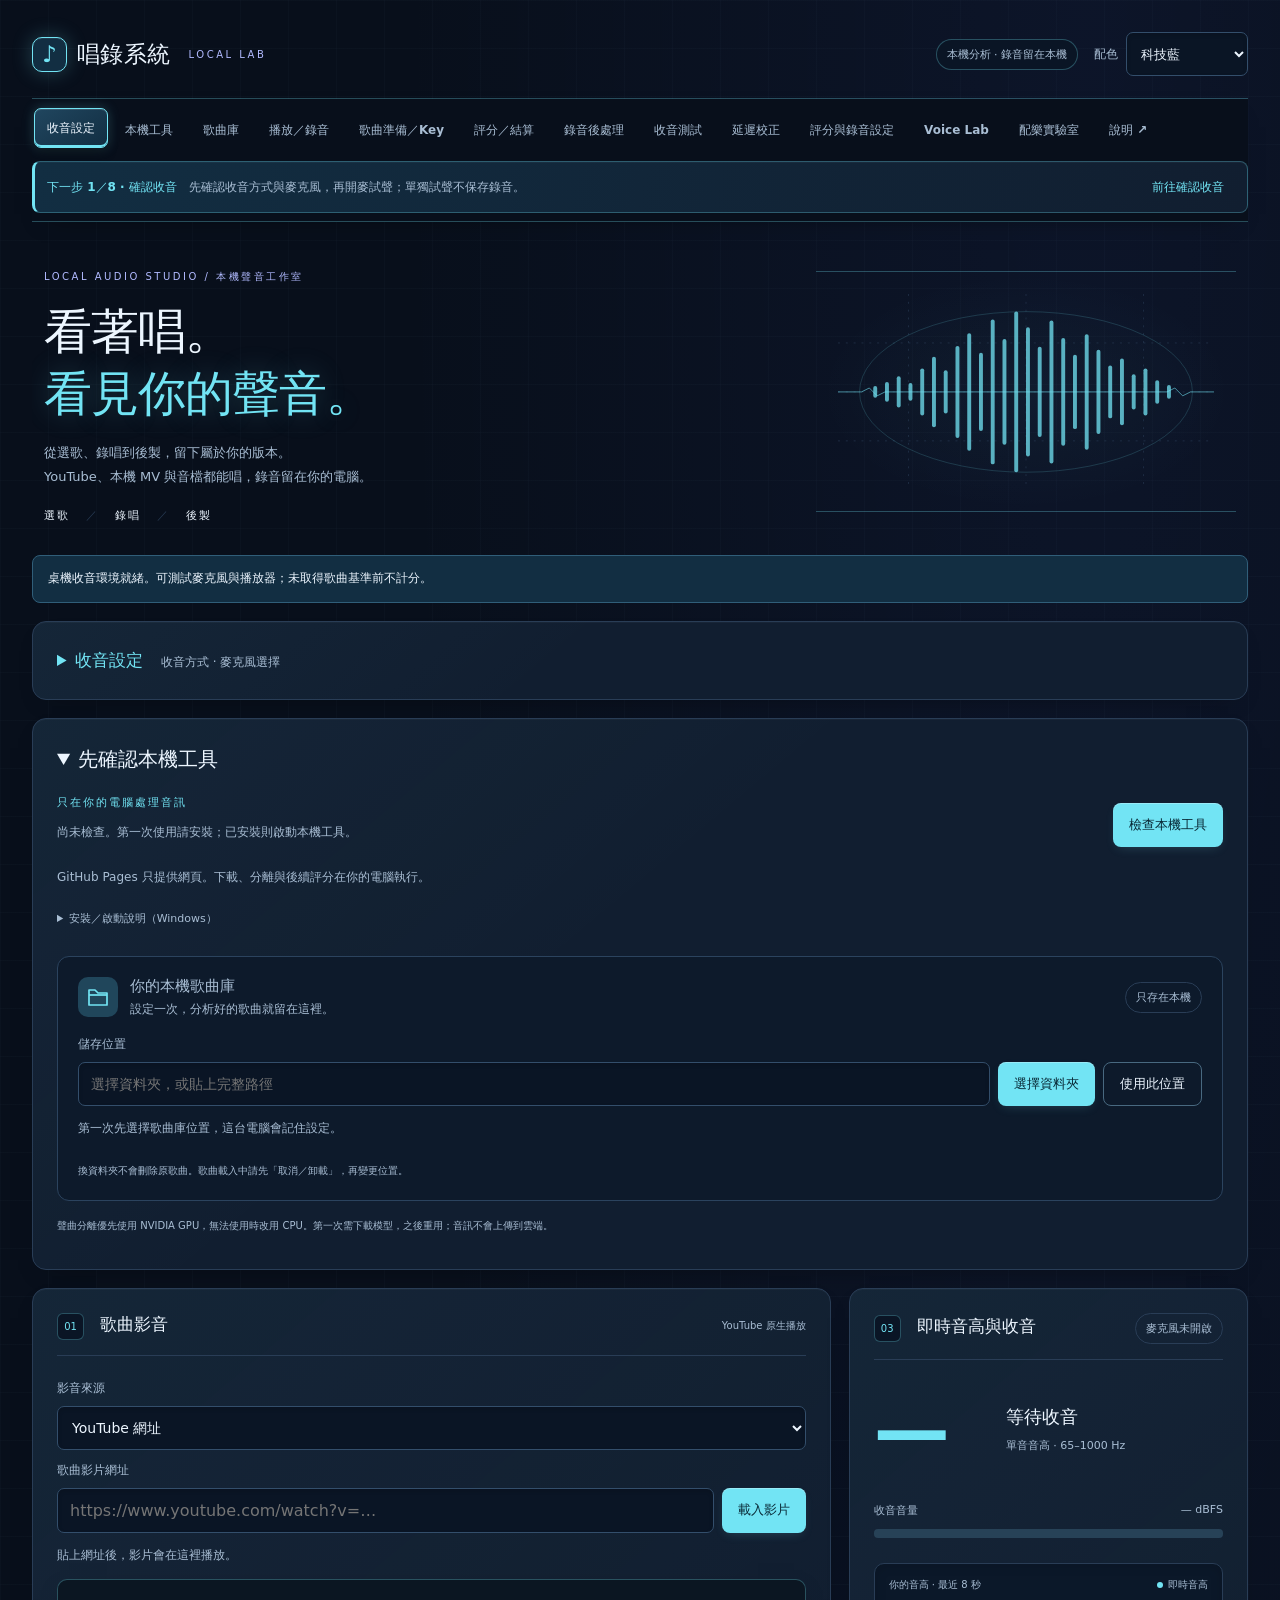
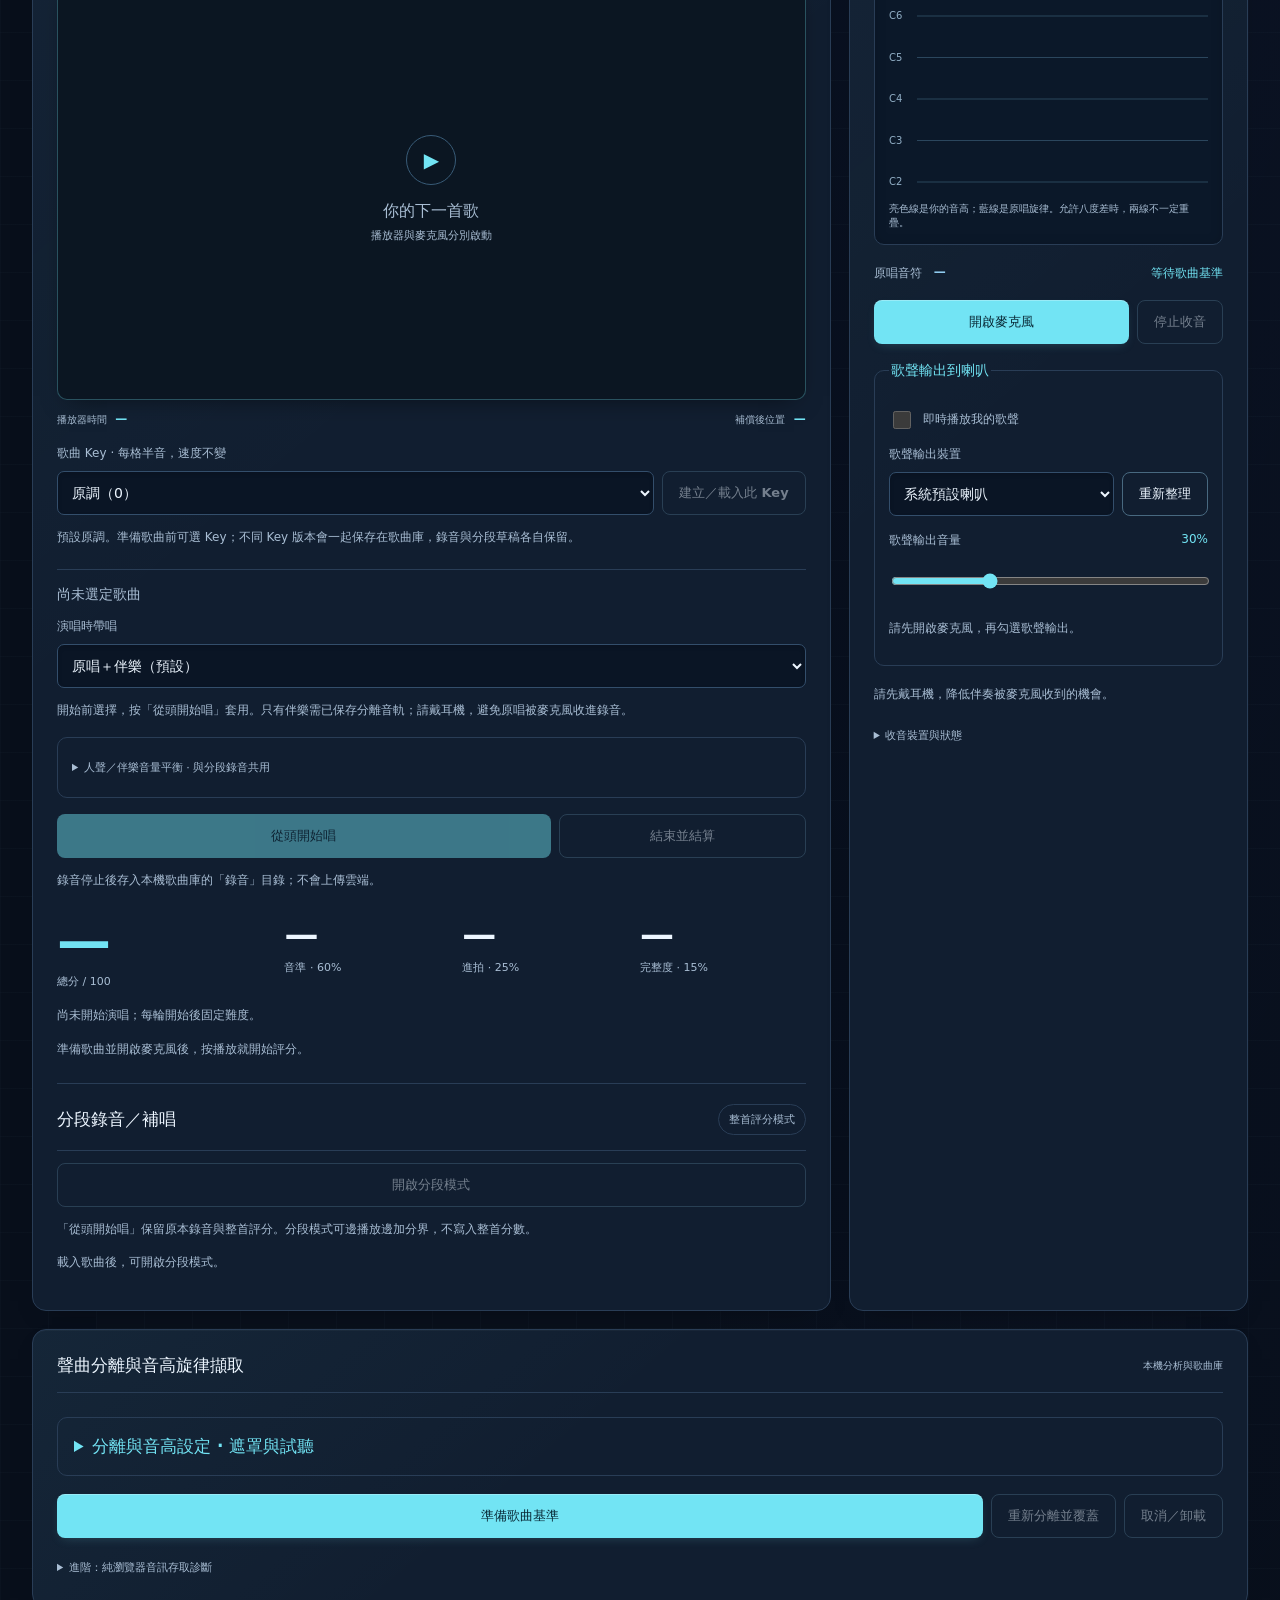
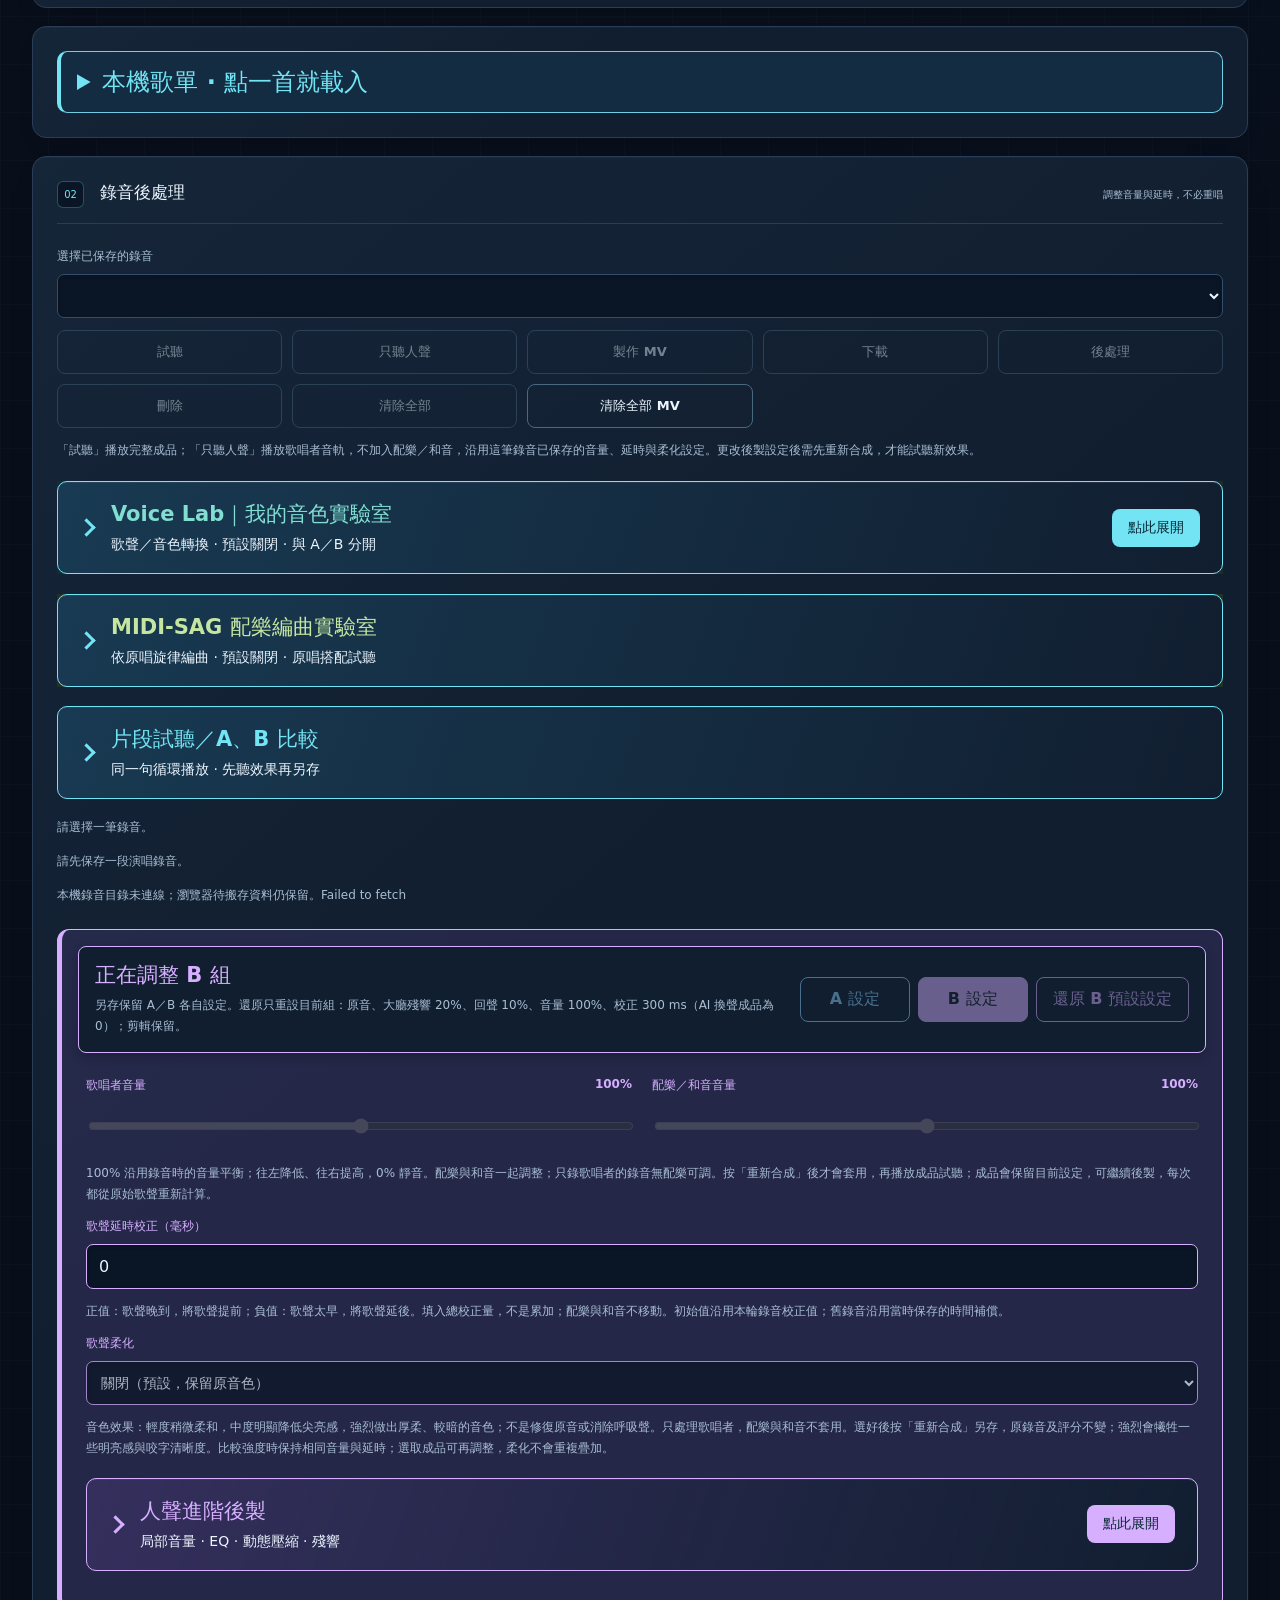
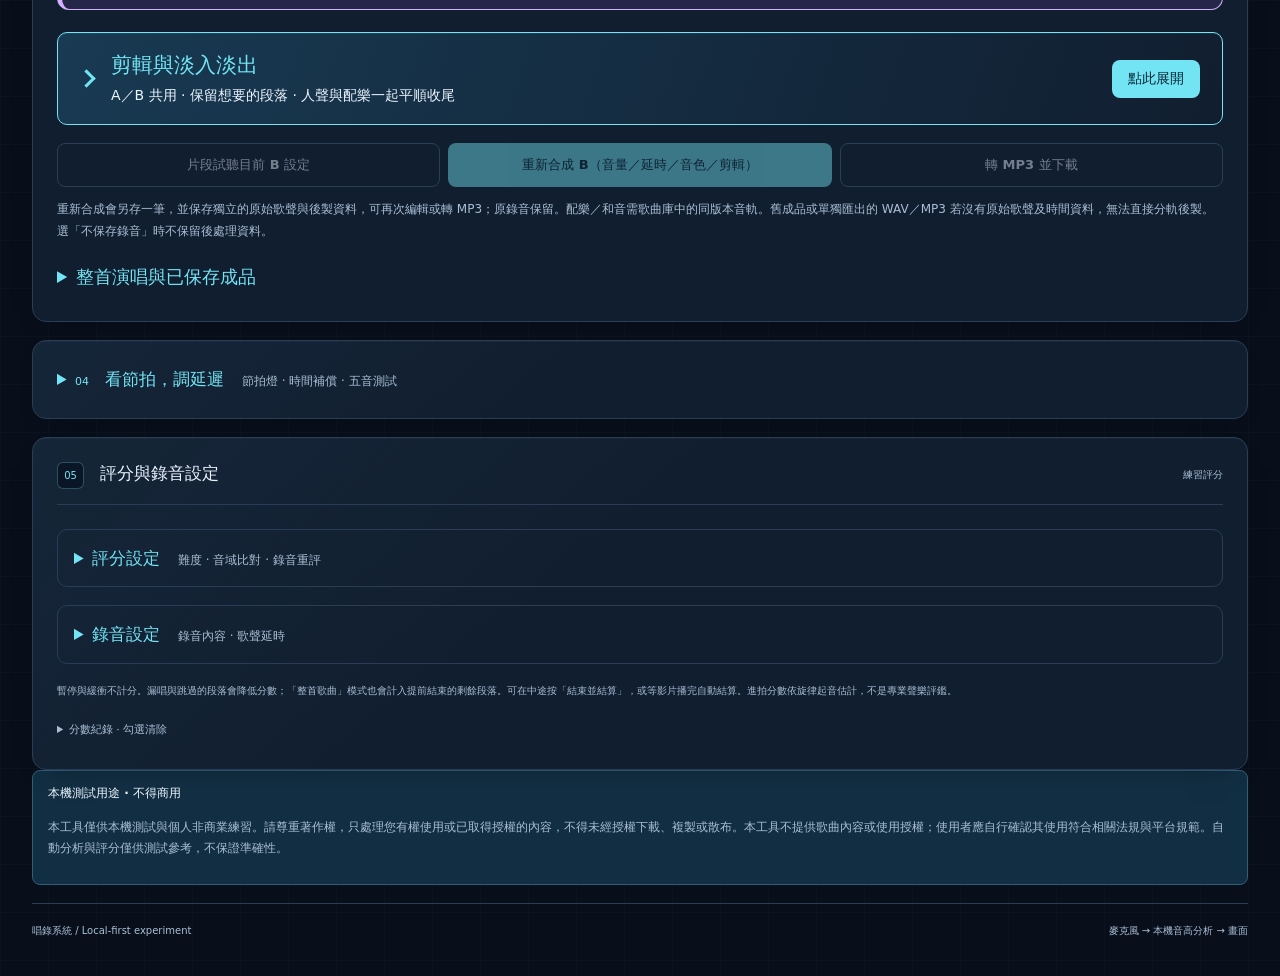
==== index.html @ c6d3cc1a "Adjust segment preview voice and backing levels during playback" ====
<!doctype html>
<html lang="zh-Hant">
<head>
  <meta charset="utf-8">
  <meta name="viewport" content="width=device-width, initial-scale=1, viewport-fit=cover">
  <meta name="theme-color" content="#0d1722">
  <title>唱錄系統 · 桌機本機實驗室</title>
  <link rel="stylesheet" href="style.css">
  <script type="module" src="theme.mjs"></script>
</head>
<body>
<main>
  <header><a href="./" class="brand"><span class="brand-icon">♪</span> 唱錄系統 <small>LOCAL LAB</small></a><div class="header-controls"><span class="pill">本機分析 · 錄音留在本機</span><label class="theme-picker" for="theme-select">配色<select id="theme-select"><option value="current">科技藍</option><option value="warm">暖色調</option></select></label></div></header>
  <nav class="section-nav" aria-label="頁面區段導覽">
    <div class="nav-links">
      <a href="#voice-settings">收音設定</a><a href="#local-section">本機工具</a><a href="#library-panel">歌曲庫</a><a href="#player-section">播放／錄音</a><a href="#prepare-section">歌曲準備／Key</a><a href="#score-section">評分／結算</a><a href="#recording-post">錄音後處理</a>
      <a href="#voice-section">收音測試</a><a href="#timing-section">延遲校正</a><a href="#recording-section">評分與錄音設定</a><a href="#voicelab-panel">Voice Lab</a><a href="#arrangement-panel">配樂實驗室</a><a href="manual.html" target="_blank" rel="noopener">說明 ↗</a>
    </div>
    <div class="nav-workflow" aria-label="錄唱下一步">
      <p id="workflow-message" role="status"><strong>1／8 確認收音</strong><span>先選收音方式與麥克風，再開麥試聲。</span></p>
      <a id="workflow-go" href="#voice-settings">前往收音設定</a>
      <button id="workflow-confirm" type="button" class="secondary" hidden>設定已確認</button>
    </div>
  </nav>
  <section class="intro studio-intro">
    <div class="intro-copy"><p class="eyebrow">LOCAL AUDIO STUDIO / 本機聲音工作室</p><h1>看著唱。<br><span>看見你的聲音。</span></h1><p>從選歌、錄唱到後製，留下屬於你的版本。<br>YouTube、本機 MV 與音檔都能唱，錄音留在你的電腦。</p><div class="studio-tags"><span>選歌</span><i aria-hidden="true">／</i><span>錄唱</span><i aria-hidden="true">／</i><span>後製</span></div></div>
    <div class="studio-art" aria-hidden="true"><svg viewBox="0 0 384 200" fill="none"><path class="signal-grid" d="M0 50H384M0 100H384M0 150H384M72 0V200M192 0V200M312 0V200"/><ellipse class="signal-orbit" cx="192" cy="100" rx="170" ry="82"/><g class="signal-bars"><rect x="36" y="94.0" width="4" height="12" rx="2"/><rect x="48" y="90.0" width="4" height="20" rx="2"/><rect x="60" y="84.0" width="4" height="32" rx="2"/><rect x="72" y="91.0" width="4" height="18" rx="2"/><rect x="84" y="76.0" width="4" height="48" rx="2"/><rect x="96" y="64.0" width="4" height="72" rx="2"/><rect x="108" y="78.0" width="4" height="44" rx="2"/><rect x="120" y="53.0" width="4" height="94" rx="2"/><rect x="132" y="40.0" width="4" height="120" rx="2"/><rect x="144" y="60.0" width="4" height="80" rx="2"/><rect x="156" y="26.0" width="4" height="148" rx="2"/><rect x="168" y="46.0" width="4" height="108" rx="2"/><rect x="180" y="18.0" width="4" height="164" rx="2"/><rect x="192" y="34.0" width="4" height="132" rx="2"/><rect x="204" y="54.0" width="4" height="92" rx="2"/><rect x="216" y="27.0" width="4" height="146" rx="2"/><rect x="228" y="45.0" width="4" height="110" rx="2"/><rect x="240" y="62.0" width="4" height="76" rx="2"/><rect x="252" y="41.0" width="4" height="118" rx="2"/><rect x="264" y="57.0" width="4" height="86" rx="2"/><rect x="276" y="73.0" width="4" height="54" rx="2"/><rect x="288" y="66.0" width="4" height="68" rx="2"/><rect x="300" y="82.0" width="4" height="36" rx="2"/><rect x="312" y="76.0" width="4" height="48" rx="2"/><rect x="324" y="88.0" width="4" height="24" rx="2"/><rect x="336" y="93.0" width="4" height="14" rx="2"/></g><path class="signal-line" d="M0 100H24L32 96L40 104L48 100H336L344 96L352 104L360 100H384"/></svg></div>
  </section>
  <div id="environment" class="notice" role="status"></div>
  <details id="voice-settings" tabindex="-1" class="card section-fold voice-settings">
    <summary>收音設定 <span class="fold-caption">收音方式 · 麥克風選擇</span></summary>
    <div class="fold-body">
      <label for="capture-mode">收音方式</label><select id="capture-mode"><option value="browser">瀏覽器收音（原有方式）</option><option value="native">本機相容收音（開麥後伴奏變小聲時使用）</option></select><p class="help">本機相容模式由這台電腦的 Python 收音，需要啟動本機工具並允許 Python 麥克風權限。聲音只送回本機瀏覽器；仍依下方錄音選項決定是否保存。切換收音方式後請重新測試延遲。</p>
      <label for="input-device">收音麥克風</label><select id="input-device"><option value="">系統預設麥克風</option></select><p class="help">第一次允許收音後可選裝置。建議先用有線耳機或 USB 麥克風測試。</p>
      <details id="recording-diagnostics-panel"><summary>錄音診斷 · 自動保存問題線索</summary>
        <label class="check-option"><input id="diagnostics-enabled" type="checkbox" checked> 錄音時自動診斷</label>
        <p class="help">開啟時，錄音前先確認本機工具可保存診斷；停止錄音後確認資料完整寫入。只在整首／分段錄音期間保存對照音訊，練唱與試聽不收集。診斷可能影響音訊時序，不代表斷音已修好。</p>
        <p id="diagnostics-status" class="status" role="status">診斷待命。</p>
        <p id="diagnostics-storage" class="help"></p>
        <div class="button-row"><button id="diagnostics-refresh" type="button" class="secondary">重新整理診斷狀態</button><button id="diagnostics-clear" type="button" class="secondary">清除所有診斷資料</button></div>
        <p class="help">只存本機，重新整理後仍保留。最多 2 GB；容量不足時停止診斷並提示，演唱錄音繼續。清除診斷不會刪除歌曲、錄音或後處理成品。</p>
      </details>
    </div>
  </details>
  <details id="local-section" tabindex="-1" class="card local-tools" aria-labelledby="local-heading" open>
    <summary><h2 id="local-heading">先確認本機工具</h2></summary>
    <div class="local-summary"><div><p class="eyebrow">只在你的電腦處理音訊</p><p id="local-status" class="help" role="status">尚未檢查。第一次使用請安裝；已安裝則啟動本機工具。</p></div><button id="local-check" type="button">檢查本機工具</button></div>
    <p id="local-detail" class="help">GitHub Pages 只提供網頁。下載、分離與後續評分在你的電腦執行。</p>
    <details id="install-guide"><summary>安裝／啟動說明（Windows）</summary>
      <ol class="install-steps">
        <li><a href="https://github.com/nilson0606/sign_record/archive/refs/heads/main.zip" target="_blank" rel="noopener noreferrer">下載本機工具包</a>，解壓縮到固定資料夾。第一次需先備妥 <a href="https://www.python.org/downloads/release/python-31210/" target="_blank" rel="noopener noreferrer">Python 3.12</a>、<a href="https://nodejs.org/en/download" target="_blank" rel="noopener noreferrer">Node.js 22 以上</a> 與 <a href="https://ffmpeg.org/download.html" target="_blank" rel="noopener noreferrer">FFmpeg</a>。</li>
        <li>在該資料夾開啟 PowerShell，第一次執行：<code>powershell -NoProfile -ExecutionPolicy Bypass -File .\setup-local.ps1</code>工具與模型會安裝在本機，不會上傳你的音訊。</li>
        <li>每次重開機後啟動：<code>powershell -NoProfile -ExecutionPolicy Bypass -File .\start-local.ps1</code>回到此頁點「檢查本機工具」。如果瀏覽器詢問本機網路存取，請允許。</li>
      </ol>
      <p class="help">重開機不會移除安裝。只有關閉本機工具、重開機後未啟動，或連線權限被拒絕時，需要重新連線。Windows 重設／重灌後可能需要重建。</p>
    </details>
    <section class="library-location" aria-labelledby="library-location-heading">
      <div class="library-location-heading"><span class="folder-icon" aria-hidden="true"><svg width="24" height="24" viewBox="0 0 24 24" fill="none" stroke="currentColor" stroke-width="1.7" stroke-linejoin="round"><path d="M3 7V5h6l3 3h9v12H3V7Z"/><path d="M3 10h18"/></svg></span><div><h3 id="library-location-heading">你的本機歌曲庫</h3><p>設定一次，分析好的歌曲就留在這裡。</p></div><span class="pill">只存在本機</span></div>
      <label for="library-path">儲存位置</label>
      <div class="library-path-row"><input id="library-path" type="text" placeholder="選擇資料夾，或貼上完整路徑" autocomplete="off" spellcheck="false"><button id="library-choose" type="button">選擇資料夾</button><button id="library-use-path" type="button" class="secondary">使用此位置</button></div>
      <div class="library-location-feedback"><p id="library-location-status" class="status" role="status">第一次先選擇歌曲庫位置，這台電腦會記住設定。</p><button id="library-cancel-pick" type="button" class="secondary" hidden>取消資料夾選擇</button></div>
      <p class="footnote">換資料夾不會刪除原歌曲。歌曲載入中請先「取消／卸載」，再變更位置。</p>
    </section>
    <p class="footnote">聲曲分離優先使用 NVIDIA GPU，無法使用時改用 CPU。第一次需下載模型，之後重用；音訊不會上傳到雲端。</p>
  </details>
  <div class="layout">
    <section id="player-section" tabindex="-1" class="card source-card">
      <div class="section-top"><h2><span class="step">01</span> 歌曲影音</h2><span id="source-description" class="subtle">YouTube 原生播放</span></div>
      <label for="source-kind">影音來源</label><select id="source-kind"><option value="youtube">YouTube 網址</option><option value="local">本機 MV</option><option value="audio">本機音檔（MP3／WAV）</option></select>
      <form id="song-form"><label for="url">歌曲影片網址</label><div class="input-row"><input id="url" type="url" placeholder="https://www.youtube.com/watch?v=…" required autocomplete="off"><button type="submit">載入影片</button></div></form>
      <div id="local-media-controls" hidden>
        <label for="local-media-file">選擇本機 MV</label><input id="local-media-file" type="file" accept=".mp4,.m4v,.mov,.mkv,.webm"><input id="local-media-id" type="hidden">
        <p id="local-media-help" class="help">MP4／MOV／MKV／WebM，最多 2 GB、15 分鐘。影片副本保存在歌曲庫的 .local-mv 資料夾，原檔保留，不上傳雲端；必要時自動轉為 MP4。</p>
        <label for="local-media-saved">已匯入的 MV</label><select id="local-media-saved"><option value="">選擇已匯入的 MV</option></select>
        <div class="button-row"><button id="local-media-load" type="button">載入 MV</button><button id="local-media-refresh" type="button" class="secondary">重新整理</button><button id="local-media-cancel" type="button" class="secondary" hidden>取消匯入</button></div>
        <p id="local-media-status" class="status" role="status">選擇檔案後，可用相同流程準備基準、評分、分段、錄音、升降 Key 與 Voice Lab。</p>
      </div>
      <p id="player-status" class="status" role="status">貼上網址後，影片會在這裡播放。</p>
      <div class="video-shell"><div id="video-placeholder"><span>▶</span><p>你的下一首歌</p><small>播放器與麥克風分別啟動</small></div><div id="player"></div><video id="local-video" controls playsinline preload="metadata" crossorigin="anonymous" hidden></video><div id="local-audio-panel" hidden><div class="local-audio-art" aria-hidden="true"><svg viewBox="0 0 384 200" fill="none"><path class="signal-grid" d="M0 50H384M0 100H384M0 150H384M72 0V200M192 0V200M312 0V200"/><ellipse class="signal-orbit" cx="192" cy="100" rx="170" ry="82"/><g class="signal-bars"><rect x="36" y="94.0" width="4" height="12" rx="2"/><rect x="48" y="90.0" width="4" height="20" rx="2"/><rect x="60" y="84.0" width="4" height="32" rx="2"/><rect x="72" y="91.0" width="4" height="18" rx="2"/><rect x="84" y="76.0" width="4" height="48" rx="2"/><rect x="96" y="64.0" width="4" height="72" rx="2"/><rect x="108" y="78.0" width="4" height="44" rx="2"/><rect x="120" y="53.0" width="4" height="94" rx="2"/><rect x="132" y="40.0" width="4" height="120" rx="2"/><rect x="144" y="60.0" width="4" height="80" rx="2"/><rect x="156" y="26.0" width="4" height="148" rx="2"/><rect x="168" y="46.0" width="4" height="108" rx="2"/><rect x="180" y="18.0" width="4" height="164" rx="2"/><rect x="192" y="34.0" width="4" height="132" rx="2"/><rect x="204" y="54.0" width="4" height="92" rx="2"/><rect x="216" y="27.0" width="4" height="146" rx="2"/><rect x="228" y="45.0" width="4" height="110" rx="2"/><rect x="240" y="62.0" width="4" height="76" rx="2"/><rect x="252" y="41.0" width="4" height="118" rx="2"/><rect x="264" y="57.0" width="4" height="86" rx="2"/><rect x="276" y="73.0" width="4" height="54" rx="2"/><rect x="288" y="66.0" width="4" height="68" rx="2"/><rect x="300" y="82.0" width="4" height="36" rx="2"/><rect x="312" y="76.0" width="4" height="48" rx="2"/><rect x="324" y="88.0" width="4" height="24" rx="2"/><rect x="336" y="93.0" width="4" height="14" rx="2"/></g><path class="signal-line" d="M0 100H24L32 96L40 104L48 100H336L344 96L352 104L360 100H384"/></svg></div><p class="eyebrow">LOCAL AUDIO / 本機音檔</p><h3 id="local-audio-title"></h3><p class="help">預設聲波畫面 · 可整首演唱或分段錄製</p><audio id="local-audio" controls preload="metadata" crossorigin="anonymous" aria-label="本機音檔播放器"></audio></div></div>
      <div class="clock-row"><span>播放器時間 <b id="player-time">—</b></span><span>補償後位置 <b id="aligned-time">—</b></span></div>
      <div class="song-key-control">
        <label for="song-key">歌曲 Key · 每格半音，速度不變</label>
        <div class="input-row"><select id="song-key"><option value="-12">降 12 Key</option><option value="-11">降 11 Key</option><option value="-10">降 10 Key</option><option value="-9">降 9 Key</option><option value="-8">降 8 Key</option><option value="-7">降 7 Key</option><option value="-6">降 6 Key</option><option value="-5">降 5 Key</option><option value="-4">降 4 Key</option><option value="-3">降 3 Key</option><option value="-2">降 2 Key</option><option value="-1">降 1 Key</option><option value="0" selected>原調（0）</option><option value="1">升 1 Key</option><option value="2">升 2 Key</option><option value="3">升 3 Key</option><option value="4">升 4 Key</option><option value="5">升 5 Key</option><option value="6">升 6 Key</option><option value="7">升 7 Key</option><option value="8">升 8 Key</option><option value="9">升 9 Key</option><option value="10">升 10 Key</option><option value="11">升 11 Key</option><option value="12">升 12 Key</option></select><button id="song-key-apply" type="button" class="secondary" disabled>建立／載入此 Key</button></div>
        <p id="song-key-status" class="help" role="status">預設原調。準備歌曲前可選 Key；不同 Key 版本會一起保存在歌曲庫，錄音與分段草稿各自保留。</p>
      </div>
      <div id="segment-player-tools" hidden>
        <div id="segment-transport" class="button-row" role="group" aria-label="影片播放與分段"><button id="segment-play" type="button" class="secondary">播放／暫停影片</button><button id="segment-split" type="button">在此分段</button><button id="segment-undo" type="button" class="secondary">復原分界</button></div>
      </div>
      <section id="score-section" class="player-session" tabindex="-1" aria-label="演唱控制與分數">
    <p id="result-title" class="score-title">尚未選定歌曲</p>
    <div class="whole-guide-control"><label for="sing-guide-mode">演唱時帶唱</label><select id="sing-guide-mode"><option value="original" selected>原唱＋伴樂（預設）</option><option value="backing">只有伴樂／和音</option></select><p class="help">開始前選擇，按「從頭開始唱」套用。只有伴樂需已保存分離音軌；請戴耳機，避免原唱被麥克風收進錄音。</p></div>
    <details id="recording-balance" class="whole-guide-control"><summary>人聲／伴樂音量平衡 · 與分段錄音共用</summary>
      <label class="check-option"><input id="recording-manual" type="checkbox">手動設定比例＋自動微調</label>
      <p id="recording-balance-help" class="help">未勾選：自動平衡歌唱者與配樂／和音。勾選後使用你設定的音量，系統只做小幅修正。</p>
      <div class="recording-levels"><div><label for="recording-voice-level">歌唱者音量 <output id="recording-voice-value">70%</output></label><input id="recording-voice-level" type="range" min="0" max="200" value="70" disabled></div><div><label for="recording-backing-level">配樂／和音音量 <output id="recording-backing-value">30%</output></label><input id="recording-backing-level" type="range" min="0" max="200" value="30" disabled></div></div>
      <p id="recording-balance-status" class="help" role="status">自動平衡 · 平滑調整音量，低音量或未偵測到穩定歌聲時不自動增強麥克風。只影響錄音，不影響評分；每輪開始前設定。</p>
    </details>
    <div class="button-row score-actions"><button id="sing-start" disabled type="button">從頭開始唱</button><button id="finish-song" disabled type="button" class="secondary">結束並結算</button></div>
    <p id="recording-status" class="status" role="status">錄音停止後存入本機歌曲庫的「錄音」目錄；不會上傳雲端。</p>
    <div id="recording-rescue" hidden></div>
    <section id="recording-review" hidden aria-labelledby="recording-review-heading">
      <h3 id="recording-review-heading">整首錄音 · 待確認</h3>
      <p class="help">只顯示目前載入歌曲版本與 Key 的待確認錄音；切回其他歌曲即可查看該曲錄音。錄音已自動保留，重新整理後仍在。先試聽，滿意再加入錄音後處理；不滿意可刪除此版。</p>
      <label for="recording-review-take">待確認版本</label><select id="recording-review-take"></select>
      <label for="recording-review-mode">試聽內容</label><select id="recording-review-mode"><option value="mix" selected>人聲＋伴樂／和音</option><option value="voice">純人聲</option></select>
      <p class="help">純人聲直接播放這一版錄到的人聲原檔；加入伴樂時才套用混音比例與歌聲校正。</p>
      <div class="button-row"><button id="recording-review-listen" type="button" class="secondary">試聽這一版</button><button id="recording-review-save" type="button">存到錄音後處理</button><button id="recording-review-delete" type="button" class="secondary">刪除此版</button></div>
      <div class="button-row"><button id="recording-review-delete-song" type="button" class="secondary">刪除這首全部待確認錄音</button></div>
      <p class="help">依上方選取的歌曲與 Key 清除；分段錄音與已存到錄音後處理的成品保留。</p>
      <audio id="recording-review-audio" controls hidden aria-label="待確認整首錄音試聽"></audio>
    </section>
    <p id="recording-review-status" class="status recording-action-result" role="status" hidden></p>
    <div class="score-grid"><div class="total"><strong id="total-score">—</strong><span>總分 / 100</span></div><div><strong id="pitch-score">—</strong><span>音準 · 60%</span></div><div><strong id="rhythm-score">—</strong><span>進拍 · 25%</span></div><div><strong id="coverage-score">—</strong><span>完整度 · 15%</span></div></div>
    <p id="take-difficulty" class="help" aria-live="polite">尚未開始演唱；每輪開始後固定難度。</p>
    <p id="score-status" class="status" role="status">準備歌曲並開啟麥克風後，按播放就開始評分。</p>
      </section>
      <section id="segment-section" class="segment-section" aria-labelledby="segment-heading">
        <div class="section-top"><h3 id="segment-heading">分段錄音／補唱</h3><span id="segment-mode-label" class="badge">整首評分模式</span></div>
        <div class="button-row"><button id="segment-open" type="button" class="secondary" disabled>開啟分段模式</button><button id="segment-whole" type="button" class="secondary" hidden>回整首評分</button></div>
        <p class="help">「從頭開始唱」保留原本錄音與整首評分。分段模式可邊播放邊加分界，不寫入整首分數。</p>
        <div id="segment-tools" hidden>
          <p id="segment-song" class="preview-source"></p>
          <div class="button-row"><button id="segment-merge-all" type="button" class="secondary">合併為一段</button></div>
          <p class="help">復原保留最近 40 次調整；沒有更早紀錄時，繼續按會從最後一道分界往前移除，直到剩一整段。原始錄音保留；合併不同演唱版本後需重新挑選。</p>
          <label for="segment-seek">歌曲位置 <output id="segment-position">00:00.000</output></label><input id="segment-seek" type="range" min="0" max="1" step="0.01" value="0">
          <div id="segment-timeline" class="segment-timeline" aria-label="歌曲段落與可拖曳分界"></div>
          <label for="segment-part">要錄製或補唱的段落</label><select id="segment-part"></select>
          <details id="segment-boundary-panel"><summary>調整分界時間／段落名稱</summary>
          <div class="segment-fields"><label>段落名稱<input id="segment-name" maxlength="80" type="text"></label><label>分界微調<select id="segment-boundary"></select></label></div>
          <div class="segment-fields"><label>分界時間（mm:ss.sss）<input id="segment-boundary-time" type="text" inputmode="decimal" value="00:00.000"></label><label>調整步距<select id="segment-step"><option value="0.1">0.1 秒</option><option value="1">1 秒</option></select></label></div>
          <div class="button-row"><button id="segment-earlier" type="button" class="secondary">提前</button><button id="segment-later" type="button" class="secondary">延後</button><button id="segment-boundary-play" type="button" class="secondary">試聽分界 ±3 秒</button><button id="segment-merge" type="button" class="secondary">移除分界</button></div>
          <p class="help">拖曳時間軸的分界線或輸入精確時間；相鄰兩段會一起更新。更改分界不會裁掉原始錄音。</p>
          </details>
          <details id="segment-record-settings"><summary>起唱與尾音設定 · 預設提前 5 秒／尾音 2 秒</summary>
          <div class="segment-fields"><label>提前播放（秒，0～60）<input id="segment-preroll" type="number" min="0" max="60" step="1" value="5" required></label><label>尾音餘量<select id="segment-tail"><option value="1">1 秒</option><option value="2" selected>2 秒</option><option value="3">3 秒</option></select></label></div>
          <p class="help">可輸入較長的準備秒數；若段落前不足指定時間，就從歌曲開頭播放。</p>
          </details>
          <label for="segment-guide-mode">錄音時帶唱</label><select id="segment-guide-mode"><option value="original" selected>原唱＋伴樂（預設）</option><option value="backing">只有伴樂／和音</option></select>
          <div class="button-row"><button id="segment-loop" type="button" class="secondary" aria-pressed="false">循環練唱本段</button><button id="segment-record" type="button">錄這一段</button><button id="segment-stop" type="button" class="secondary" disabled>停止／保存本段</button></div>
        </div>
        <p id="segment-status" class="status" role="status">載入歌曲後，可開啟分段模式。</p>
      </section>
    </section>
    <aside id="segment-side" class="card segment-section" aria-labelledby="segment-side-heading" hidden>
          <div class="section-top"><h2 id="segment-side-heading">挑選版本與試合</h2><span class="badge">分段成品</span></div>
          <p id="segment-selected-summary" class="preview-source" aria-live="polite"></p>
          <details id="segment-balance-panel"><summary>人聲／伴樂音量平衡 · 與從頭開始唱共用</summary>
          <label class="check-option"><input id="segment-manual" type="checkbox">手動設定比例＋自動微調</label>
          <p id="segment-balance-help" class="help"></p>
          <div class="recording-levels"><div><label for="segment-voice-level">歌唱者音量 <output id="segment-voice-value">70%</output></label><input id="segment-voice-level" type="range" min="0" max="200" value="70" disabled></div><div><label for="segment-backing-level">配樂／和音音量 <output id="segment-backing-value">30%</output></label><input id="segment-backing-level" type="range" min="0" max="200" value="30" disabled></div></div>
          <p class="help">單段混音試聽與完整試合都可邊聽邊調音量，播放不中斷。滿意後按「存到錄音後處理」，會套用最新音量，不必重錄。純人聲原檔試聽不套用音量調整。</p>
          </details>
          <details id="segment-versions-panel" open><summary>挑選本段演唱版本</summary>
          <div class="button-row"><button id="segment-refresh" type="button" class="secondary">重新讀取錄音版本</button><button id="segment-save" type="button" class="secondary">保存草稿</button></div>
          <label for="segment-take">本段採用的演唱版本</label><select id="segment-take"></select>
          <p id="segment-take-count" class="help" aria-live="polite">只列出本段錄音，可重錄多次，沒有三次上限。</p>
          <label for="segment-take-mode-selected">試聽內容</label><select id="segment-take-mode-selected"><option value="mix" selected>人聲＋伴樂／和音</option><option value="voice">純人聲</option></select>
          <p class="help">純人聲直接播放這一版錄到的人聲原檔；加入伴樂時才套用混音比例與歌聲校正。</p>
          <div class="button-row"><button id="segment-listen-selected" type="button" class="secondary" disabled>試聽選用版本</button><button id="segment-delete-selected" type="button" class="secondary" disabled>刪除此版錄音</button></div>
          <p id="segment-take-info" class="help"></p>
          <audio id="segment-take-audio" controls hidden aria-label="本段錄音試聽"></audio>
          </details>
          <p id="segment-coverage" class="help"></p>
          <details id="segment-output-panel" open><summary>試合完整一版／滿意後保存 · 預設人聲＋伴樂，300 ms</summary>
          <p class="help">依每個段落目前選用的錄音版本試合；換選版本後，請重新試合。</p>
          <div class="segment-fields"><label>試合內容<select id="segment-output"><option value="mix" selected>人聲＋伴樂／和音</option><option value="voice">純人聲</option></select></label><label>歌聲校正（ms）<input id="segment-delay" type="number" min="-2000" max="2000" step="10" value="300"></label></div>
          <details id="segment-original-panel"><summary>原唱加入區間 <span id="segment-original-count">（未設定）</span></summary>
          <p class="help">用歌曲時間設定多個區間，每段可選一起唱或只用原唱。區間外保留你的錄音，伴奏照常；僅套用「人聲＋伴樂／和音」的完整試合，純人聲仍保留你的收音。</p>
          <div id="segment-original-ranges" class="original-vocal-ranges"></div>
          <div class="segment-fields"><label>開始（分:秒）<input id="segment-original-start" type="text" value="00:00.000" placeholder="00:20.000"></label><label>結束（分:秒）<input id="segment-original-end" type="text" value="00:05.000" placeholder="00:30.000"></label></div>
          <label>區間人聲<select id="segment-original-mode"><option value="duet">原唱＋我的錄音</option><option value="original">只用原唱</option></select></label>
          <div class="button-row"><button id="segment-original-current" type="button" class="secondary">填入目前段落時間</button><button id="segment-original-add" type="button">新增原唱區間</button></div>
          <p id="segment-original-help" class="help">設定隨本歌曲草稿保存；調整後請重新試合。</p>
          </details>
          <label class="check-option"><input id="segment-allow-gaps" type="checkbox">允許未錄範圍保留靜音</label>
          <div class="button-row"><button id="segment-compose" type="button">試合完整一版</button><button id="segment-join" type="button" class="secondary">試合並聽本段接合</button></div>
          <audio id="segment-audio" controls hidden preload="metadata"></audio>
          <div class="button-row"><button id="segment-export" type="button" class="secondary" disabled>存到錄音後處理</button><button id="segment-download" type="button" class="secondary" disabled>下載試合 WAV</button></div>
          <p class="help">單段錄音保存在分段區，試合只供暫存試聽，兩者都不加入錄音後處理。滿意後按「存到錄音後處理」，才保存完整成品供後製及 A/B。試合可加伴樂，校正預設 300 ms；原始分段錄音保留。</p>
          <div class="segment-clear"><button id="segment-delete-song-takes" type="button" class="secondary" disabled>清除此歌曲的所有分段錄音</button><p id="segment-clear-result" class="status recording-action-result" role="status" hidden></p><p class="help">只刪除目前歌曲的各段錄音版本。段落分界、其他歌曲、整首錄音與錄音後處理中的已存成品都保留。</p></div>
          </details>
    </aside>
    <section id="voice-section" tabindex="-1" class="card voice-card">
      <div class="section-top"><h2><span class="step">03</span> 即時音高與收音</h2><span id="mic-badge" class="badge">麥克風未開啟</span></div>
      <div class="pitch-value"><span id="note">—</span><div><strong id="frequency">等待收音</strong><small id="cents">單音音高 · 65–1000 Hz</small></div></div>
      <div class="level-label"><span>收音音量</span><span id="level-text">— dBFS</span></div><meter id="level" min="0" max="1" value="0" aria-label="麥克風音量"></meter>
      <div class="graph"><div class="graph-heading"><span>你的音高 · 最近 8 秒</span><span class="legend"><i></i> 即時音高</span></div><canvas id="pitch-chart" aria-label="最近八秒的麥克風音高曲線"></canvas><p>亮色線是你的音高；藍線是原唱旋律。允許八度差時，兩線不一定重疊。</p></div>
      <div class="target-line">原唱音符 <strong id="target-note">—</strong><span id="live-feedback">等待歌曲基準</span></div>
      <div class="button-row"><button id="mic-start" type="button">開啟麥克風</button><button id="mic-stop" class="secondary" type="button" disabled>停止收音</button></div>
      <fieldset id="voice-output"><legend>歌聲輸出到喇叭</legend>
        <label class="check-option"><input id="voice-output-enabled" type="checkbox" disabled>即時播放我的歌聲</label>
        <label for="voice-output-device">歌聲輸出裝置</label>
        <div class="input-row"><select id="voice-output-device"><option value="">系統預設喇叭</option></select><button id="voice-output-refresh" type="button" class="secondary">重新整理</button></div>
        <label for="voice-output-volume">歌聲輸出音量 <output id="voice-output-volume-value">30%</output></label>
        <input id="voice-output-volume" type="range" min="0" max="100" step="1" value="30">
        <p id="voice-output-status" class="help" role="status">請先開啟麥克風，再勾選歌聲輸出。</p>
      </fieldset>
      <p id="mic-status" class="status" role="status">請先戴耳機，降低伴奏被麥克風收到的機會。</p>
      <details><summary>收音裝置與狀態</summary><pre id="device">授權後才會顯示裝置資訊。</pre></details>
    </section>
    <section id="prepare-section" tabindex="-1" class="card prepare-card">
      <div class="section-top"><h2>聲曲分離與音高旋律擷取</h2><span class="subtle">本機分析與歌曲庫</span></div>
      <details id="prepare-settings" class="settings-fold" tabindex="-1"><summary>分離與音高設定 · 遮罩與試聽</summary>
        <div class="preset-heading"><h3>新歌預設設定</h3><span class="pill">可展開進階設定調整</span></div>
        <dl class="preparation-preset">
          <div><dt>分析範圍</dt><dd>完整歌曲，最長 15 分鐘</dd></div>
          <div><dt>基準音高擷取</dt><dd>RMVPE</dd></div>
          <div><dt>聲曲分離模型</dt><dd>Demucs／htdemucs</dd></div>
          <div><dt>處理流程</dt><dd>單次分離</dd></div>
          <div><dt>分離模式</dt><dd>人聲／伴奏分離</dd></div>
          <div><dt>分離音軌</dt><dd>保留人聲、伴奏，供本機試聽</dd></div>
        </dl>
        <p class="help">未調整時沿用以上預設。按「準備歌曲基準」套用目前選項，變更模型／模式會另存歌曲版本；「重新分離並覆蓋」與「補建試聽音軌」沿用已載入版本。下方會顯示目前試聽來源。</p>
        <details id="preparation-advanced" class="post-effects">
          <summary><strong>進階分離設定 · 展開可調整</strong><span id="preparation-summary" class="help"></span></summary>
          <fieldset id="preparation-fields"><legend>準備歌曲時使用</legend>
          <div class="soulx-grid">
            <label>分析範圍<select id="clip-seconds"><option value="0">完整歌曲（最長 15 分鐘，預設）</option><option value="15">先試前 15 秒</option><option value="30">先試前 30 秒</option><option value="60">先試前 60 秒</option></select></label>
            <label>基準音高擷取<select id="pitch-method"><option value="rmvpe" selected>RMVPE（預設）</option><option value="yin">YIN（原有方式）</option></select></label>
            <label>聲曲分離模型<select id="separation-model"><option value="demucs" selected>Demucs／htdemucs（預設）</option><option value="bs-roformer">BS-RoFormer／Viperx 1297</option><option value="mel-roformer">Mel-Band RoFormer／Kim 人聲</option></select></label>
            <label>處理流程<select id="separation-method"><option value="single" selected>單次分離（預設）</option><option value="residual">伴奏二次分離＋反向相減</option></select></label>
            <label>分離模式<select id="vocal-mode"><option value="all" selected>人聲／伴奏分離（預設）</option><option value="lead">主唱／和音分離（供主唱換聲）</option></select></label>
          </div>
          <label><input id="keep-preview" type="checkbox" checked> 保留分離音軌（Voice Lab 與試聽需要）</label>
          <p class="help">想在 Voice Lab 只換主唱、保留其他聲音，選「主唱／和音分離」並保留音軌，再按「準備歌曲基準」。只有人聲／伴奏的舊歌需要建立這個新版本；已有主唱／和音版本可直接載入。分離模型可能誤判，先試聽主唱與和音確認。</p>
          <button id="preparation-reset" type="button" class="secondary">還原分離預設</button>
          </fieldset>
        </details>
      <section id="preview-panel" class="settings-subsection" tabindex="-1" aria-labelledby="preview-heading"><h3 id="preview-heading">分離結果試聽</h3><p id="preview-source" class="preview-source" aria-live="polite">尚未載入試聽版本。</p>
        <p class="help">準備歌曲時會保留試聽音軌。試聽會暫停 YouTube，不參與評分；音檔只在本機。</p>
        <div class="button-row"><button id="preview-vocals" class="secondary" disabled>試聽人聲</button><button id="preview-accompaniment" class="secondary" disabled>試聽伴奏</button></div>
        <div class="button-row" id="lead-preview-buttons" hidden><button id="preview-lead" class="secondary" disabled>試聽主唱</button><button id="preview-backing" class="secondary" disabled>試聽和音</button></div>
        <audio id="stem-audio" controls preload="none" hidden></audio><p id="preview-status" class="status" role="status">請先載入歌曲，才能查看試聽音軌。</p><button id="preview-build" class="secondary" type="button" hidden>補建試聽音軌</button>
      </section>
      <section id="mask-panel" class="settings-subsection" tabindex="-1" aria-labelledby="mask-heading"><h3 id="mask-heading">不計分區間遮罩（選用）</h3>
        <p class="help">載入歌曲基準後，可用播放器定位樂器或誤判段落。遮罩內顯示「休息」，不計音準、進拍或完整度，也不會跳過或靜音影片。預設沒有遮罩。</p>
        <p id="mask-song" class="help">尚未載入歌曲基準。</p>
        <div class="mask-times"><div><label for="mask-start">起點（秒或 分:秒）</label><input id="mask-start" type="text" inputmode="decimal" placeholder="例如 0:32.5"><button id="mask-mark-start" type="button" class="secondary" disabled>目前位置設為起點</button></div><div><label for="mask-end">終點（秒或 分:秒）</label><input id="mask-end" type="text" inputmode="decimal" placeholder="例如 0:48"><button id="mask-mark-end" type="button" class="secondary" disabled>目前位置設為終點</button></div></div>
        <div class="button-row mask-actions"><button id="mask-add" type="button" disabled>新增並保存遮罩</button><button id="mask-clear" type="button" class="secondary" disabled>清除全部遮罩</button></div>
        <ul id="mask-list" class="mask-list"></ul><p id="mask-status" class="status" role="status">請先載入歌曲基準。</p>
        <p class="footnote">遮罩自動保存於本機歌曲庫，不需重新分離；同一影片、同一分析範圍的所有模型共用。重疊或相連區間會合併，每輪演唱開始後固定。區間起點包含、終點不包含，以基準音高格判定（通常 0.1 秒）。</p>
      </section>
      </details>
      <div class="button-row prepare-buttons"><button id="prepare-song" type="button">準備歌曲基準</button><button id="rebuild-song" class="secondary" type="button" disabled>重新分離並覆蓋</button><button id="cancel-song" class="secondary" type="button" disabled>取消／卸載</button></div>
      <div id="prepare-progress-panel" class="prepare-progress-panel" hidden>
        <ol id="prepare-steps" class="prepare-steps"><li>取得音訊</li><li>聲曲分離</li><li id="residual-step" hidden>伴奏二次分離</li><li id="subtract-step" hidden>反向相減</li><li id="lead-step" hidden>主唱／和音</li><li>建立基準</li><li>可開始唱</li></ol>
        <div class="progress-heading"><span id="prepare-progress-label" role="status">正在準備…</span><span id="prepare-device">本機處理</span></div>
        <progress id="prepare-progress" max="100" aria-labelledby="prepare-progress-label"></progress>
      </div>
      <p id="prepare-status" class="status" role="status"></p>
      <details><summary>進階：純瀏覽器音訊存取診斷</summary>
      <h3>歌曲音訊存取診斷</h3><p class="help">實際測試瀏覽器能否讀取 YouTube 頁面與音訊串流。不使用轉檔網站或代理伺服器。</p>
      <button id="probe" class="secondary" type="button">測試此網址的音訊存取</button>
      <ol id="probe-log" class="log" aria-live="polite"><li>尚未測試。可播放影片 ≠ 可讀取影片音訊。</li></ol>
      <p class="footnote">通過存取測試仍不代表已完成音訊解碼、人聲分離或旋律擷取。</p>
      </details>
    </section>
    <section id="library-section" class="card library-card" aria-label="本機歌曲庫">
      <details id="library-panel" tabindex="-1"><summary>本機歌單 · 點一首就載入</summary>
        <button id="library-refresh" class="secondary">重新整理歌曲庫</button><p id="library-status" class="status">啟動本機工具後可查看已保存歌曲。</p><ul id="library-list" class="library-list"></ul>
        <p class="footnote">刪除會移除這首歌的本機基準與試聽音軌，不影響演唱成績。完整歌曲與不同長度的片段分開保存。</p>
      </details>
    </section>
  <section id="recording-post" class="card" tabindex="-1" aria-labelledby="post-heading">
    <div class="section-top"><h2 id="post-heading"><span class="step">02</span> 錄音後處理</h2><span class="subtle">調整音量與延時，不必重唱</span></div>
    <label for="post-recording">選擇已保存的錄音</label><select id="post-recording"><option value="">尚無錄音</option></select>
    <div id="selected-recording-actions" class="button-row" aria-label="選取錄音的操作">
      <button id="selected-recording-preview" type="button" class="secondary" disabled>試聽</button>
      <button id="selected-recording-voice" type="button" class="secondary" disabled aria-describedby="post-preview-help">只聽人聲</button>
      <button id="selected-recording-mv" type="button" class="secondary" disabled>製作 MV</button>
      <button id="selected-recording-download" type="button" class="secondary" disabled>下載</button>
      <button id="selected-recording-edit" type="button" class="secondary" disabled>後處理</button>
      <button id="selected-recording-delete" type="button" class="secondary" disabled>刪除</button>
      <button id="post-delete-all" type="button" class="secondary" disabled>清除全部</button>
      <button id="mv-clear-all" type="button" class="secondary">清除全部 MV</button>
    </div>
    <p id="post-clear-result" class="status recording-action-result" role="status" hidden></p>
    <p id="mv-clear-result" class="status recording-action-result" role="status" hidden></p>
    <p id="post-preview-help" class="help">「試聽」播放完整成品；「只聽人聲」播放歌唱者音軌，不加入配樂／和音，沿用這筆錄音已保存的音量、延時與柔化設定。更改後製設定後需先重新合成，才能試聽新效果。</p>
    <audio id="post-audio" controls hidden></audio>
        <details id="mv-panel" class="post-effects" hidden>
          <summary><strong>翻唱 MV｜歌名・翻唱者・節奏畫面</strong></summary>
          <p id="mv-source" class="help">使用選取的已保存錄音或 Voice Lab 成品製作 MV。</p>
          <div class="soulx-grid">
            <div><label for="mv-title">歌名</label><input id="mv-title" type="text" maxlength="60" placeholder="輸入歌名"></div>
            <div><label for="mv-artist">翻唱者</label><input id="mv-artist" type="text" maxlength="50" placeholder="輸入翻唱者名稱"></div>
          </div>
          <p class="help">使用帶入時的成品音檔，保留已保存的音量、效果與剪輯；若剛調整後製設定，請先重新合成並選取新成品。輸出 1080p、30 fps MP4，頻譜隨音樂跳動；支援 1 秒至 10 分鐘。影片另存歌曲庫的「vedio」資料夾。</p>
          <div class="button-row"><button id="mv-generate" type="button" disabled>開始製作翻唱 MV</button><button id="mv-cancel" type="button" class="secondary" disabled>取消製作</button></div>
          <progress id="mv-progress" max="100" value="0" hidden aria-label="翻唱 MV 製作進度"></progress>
          <p id="mv-status" class="status" role="status">選取已保存錄音後按「製作 MV」，或從 Voice Lab 帶入成品。</p>
          <div id="mv-result" hidden><video id="mv-video" controls playsinline preload="metadata" style="width:100%;aspect-ratio:16/9;background:#101d2c;border-radius:12px"></video><button id="mv-download" type="button" class="secondary">下載翻唱 MV（MP4）</button></div>
        </details>
    <details id="voicelab-panel" class="post-effects soulx-panel">
      <summary><span class="post-effects-heading"><strong>Voice Lab｜我的音色實驗室</strong><span>歌聲／音色轉換 · 預設關閉 · 與 A／B 分開</span></span><span class="post-effects-toggle"><span class="when-closed">點此展開</span><span class="when-open">收合設定</span></span></summary>
      <label class="soulx-enable"><input id="voicelab-enable" type="checkbox" autocomplete="off"> 啟用 Voice Lab</label>
      <p class="help">把原曲原唱或自己的錄音換成已訓練的個人音色。預設我的音色 Ver3、原八度；展開「RVC 進階設定」可調整換聲參數與歌聲半音，配樂保持不變。先試聽短段，滿意後再轉整首並保存。</p>
      <p id="voicelab-status" class="status" role="status">Voice Lab 已關閉；展開不會載入模型。</p>
      <details id="voicelab-storage" class="post-effects">
        <summary><strong>檔案管理／清理暫存與 MV</strong></summary>
        <p class="help">不需啟用換聲或先載入歌曲。勾選要清理的項目，確認後永久刪除；已保存錄音請到錄音清單管理。</p>
        <section aria-label="Voice Lab 轉換暫存">
          <h4>轉換暫存</h4><p id="voicelab-storage-temp-path" class="help"></p>
          <p class="help">包含舊試聽、轉換中間檔與診斷。正在轉換及本頁目前試聽的暫存會保留；未保存的其他試聽刪除後需重新產生。</p>
          <div class="button-row"><button id="voicelab-storage-temp-refresh" type="button" class="secondary">重新整理暫存</button><button id="voicelab-storage-temp-all" type="button" class="secondary" disabled>全選可清理項目</button><button id="voicelab-storage-temp-delete" type="button" class="secondary" disabled>清除勾選暫存</button></div>
          <p id="voicelab-storage-temp-status" role="status" aria-live="polite"></p><div id="voicelab-storage-temp-list" class="storage-list"></div>
        </section>
        <section aria-label="已保存翻唱 MV">
          <h4>已保存 MV</h4><p id="voicelab-storage-mv-path" class="help"></p>
          <p class="help">列出本工具產生的 MP4，可播放確認後再刪除。刪除影片不會刪除來源音檔。</p>
          <div class="button-row"><button id="voicelab-storage-mv-refresh" type="button" class="secondary">重新整理 MV</button><button id="voicelab-storage-mv-all" type="button" class="secondary" disabled>全選 MV</button><button id="voicelab-storage-mv-delete" type="button" class="secondary" disabled>刪除勾選 MV</button></div>
          <p id="voicelab-storage-mv-status" role="status" aria-live="polite"></p><div id="voicelab-storage-mv-list" class="storage-list"></div>
          <video id="voicelab-storage-mv-video" controls playsinline preload="metadata" hidden style="width:100%;aspect-ratio:16/9;background:#101d2c;border-radius:12px"></video>
        </section>
      </details>
      <section id="voicelab-progress" class="soulx-progress" hidden aria-label="Voice Lab 轉換進度">
        <div class="soulx-progress-heading"><strong id="voicelab-progress-stage">準備音訊</strong><span id="voicelab-elapsed">已用時間 0:00</span></div>
        <progress id="voicelab-progress-bar" max="100" aria-labelledby="voicelab-progress-stage" aria-describedby="voicelab-progress-detail"></progress>
        <p id="voicelab-progress-detail" class="help">正在準備來源人聲與個人音色模型…</p>
      </section>
      <div id="voicelab-content" hidden>
        <label for="voicelab-source">① 待轉換的歌（來源）</label>
        <select id="voicelab-source" disabled><option value="original">原曲原唱（目前載入歌曲）</option><option value="recording">我的錄音（上方選取的錄音）</option></select>
        <p class="help">使用已訓練的個人音色模型換聲，不需要再提供參考音檔。先在歌曲庫載入歌曲，或選取自己的錄音。只取分離人聲來轉換，最後配回同一首的伴奏；未分離主唱時，人聲軌可能含和聲。</p>
        <p id="voicelab-source-info" class="help">請在上方選擇保留原始人聲的錄音。</p>
        <p id="voicelab-source-routing" class="help" role="status"></p>
        <p class="help">需要建立主唱版本時，前往<a href="#preparation-advanced">進階分離設定</a>選「主唱／和音分離」，再按「準備歌曲基準」。新版本完成後再回來產生翻唱。</p>
        <div class="soulx-grid">
          <div><label for="voicelab-model">② 音色模型</label><select id="voicelab-model" disabled><option value="">請啟用 Voice Lab 讀取本機模型</option></select></div>
          <div class="soulx-actions"><button id="voicelab-model-refresh" type="button" class="secondary" disabled>自行加入／重新掃描模型</button></div>
        </div>
        <p class="help">自行加入：在 <span id="voicelab-model-root">本機模型目錄</span> 新增音色資料夾，放入一個 .pth 與配套 .index，再按「重新掃描模型」。檔名可不同，不需重新訓練或更新網站；模型保留在本機。</p>
        <p id="voicelab-model-status" class="help" role="status" aria-live="polite"></p>
        <ul id="voicelab-model-issues" class="help" hidden></ul>
        <fieldset id="voicelab-fields" disabled>
          <p id="voicelab-range-info" class="status" role="status"></p>
          <legend>獨立轉換設定</legend>
          <div class="soulx-grid">
            <div><label for="voicelab-start">轉換開始（秒）</label><input id="voicelab-start" type="number" min="0" step="0.01" value="0"></div>
            <div><label for="voicelab-end">轉換結束（秒）</label><input id="voicelab-end" type="number" min="1" step="0.01" value="20"></div>
            <div class="soulx-actions"><button id="voicelab-now" type="button" class="secondary">從目前位置取 20 秒</button><button id="voicelab-full" type="button" class="secondary">整首（最多 10 分鐘）</button></div>
          </div>
          <p class="help">原曲原唱以歌曲時間為準，不套用麥克風延時；我的錄音則沿用已保存校正。先試 10～20 秒，滿意後按「整首」再產生。變更設定後需重新產生。</p>
          <div class="soulx-grid" aria-label="Voice Lab 人聲與配樂音量">
            <div><label for="voicelab-voice-volume">人聲音量 <output id="voicelab-voice-volume-value">100%</output></label><input id="voicelab-voice-volume" type="range" min="0" max="200" step="5" value="100"></div>
            <div><label for="voicelab-backing-volume">配樂音量 <output id="voicelab-backing-volume-value">100%</output></label><input id="voicelab-backing-volume" type="range" min="0" max="200" step="5" value="100"></div>
          </div>
          <p class="help">可先設定人聲／配樂音量。100% 沿用來源音量比例，0% 靜音，最高 200%。生成後也能調整，再按試聽即可，不需重新生成；下載與保存會套用相同音量。</p>
          <details id="voicelab-advanced" class="post-effects">
            <summary><strong>RVC 進階設定 · 展開可調整</strong><span id="voicelab-advanced-summary" class="help">RMVPE · 原八度 · 檢索 0.75 · 保護 0.33 · 包絡 1 · 修音關閉</span></summary>
            <p class="help">預設收合，直接使用原有設定即可。調整後需重新產生翻唱；先用同一段 10～20 秒，每次只改一項比較。</p>
            <div class="soulx-grid">
              <div><label for="voicelab-index-rate">音色檢索比例 <output id="voicelab-index-rate-value">0.75</output></label><input id="voicelab-index-rate" type="range" min="0" max="1" step="0.05" value="0.75"><p class="help">預設 0.75。提高會更依賴模型音色索引，太高可能失真。可比較 0.60／0.75／0.90。</p></div>
              <div><label for="voicelab-protect">子音／氣音保護 <output id="voicelab-protect-value">0.33</output></label><input id="voicelab-protect" type="range" min="0" max="0.5" step="0.01" value="0.33"><p class="help">預設 0.33；越低保護越強，0.5 關閉。咬字或氣音破碎時，可比較 0.33／0.20／0.10。</p></div>
              <div><label for="voicelab-volume-envelope">音量包絡 <output id="voicelab-volume-envelope-value">1.00</output></label><input id="voicelab-volume-envelope" type="range" min="0" max="1" step="0.05" value="1"><p class="help">預設 1.0，使用換聲後的音量起伏；越接近 0，越跟隨來源人聲的輕重強弱。</p></div>
              <div><label for="voicelab-f0-method">音高擷取方法</label><select id="voicelab-f0-method"><option value="rmvpe">RMVPE（預設）</option><option value="fcpe">FCPE</option><option value="crepe">CREPE</option></select><p class="help">影響音高辨識。先保留 RMVPE；高低音辨識不穩時，再以同一片段比較其他方法。</p></div>
              <div><label class="check-option"><input id="voicelab-autotune" type="checkbox" autocomplete="off"> 啟用自動修音（預設關閉）</label><label for="voicelab-autotune-strength">修音強度 <output id="voicelab-autotune-strength-value">100%</output></label><input id="voicelab-autotune-strength" type="range" min="0" max="1" step="0.05" value="1" disabled><p class="help">將音高拉近半音音階；強度越高影響越大，也可能改變滑音與唱腔。</p></div>
            </div>
          <div class="soulx-grid">
            <section class="soulx-pitch" aria-labelledby="voicelab-pitch-heading">
              <strong id="voicelab-pitch-heading">歌聲移調 · 半音／八度</strong><output id="voicelab-pitch-value">原八度（預設）</output>
              <div class="button-row" role="group" aria-label="八度快捷設定"><button id="voicelab-pitch-down" data-voicelab-pitch="-12" type="button" class="secondary" aria-pressed="false">降低八度 −12</button><button id="voicelab-pitch-original" data-voicelab-pitch="0" type="button" class="secondary" aria-pressed="true">原八度（預設）</button><button id="voicelab-pitch-up" data-voicelab-pitch="12" type="button" class="secondary" aria-pressed="false">提高八度 +12</button></div>
              <label for="voicelab-pitch">半音微調（−12～+12，每次 1 半音）</label><input id="voicelab-pitch" type="number" min="-12" max="12" step="1" value="0">
              <p id="voicelab-pitch-help" class="help">只調整換聲後的歌聲，配樂的 Key 與速度不變。預設 0；±12 為升降一個八度。修改後需重新產生；先用 AI 100% 比較，混入原聲可能聽到不同音高。</p>
            </section>
          </div>
          </details>
          <div class="button-row"><button id="voicelab-generate" type="button">產生 Voice Lab 試聽</button><button id="voicelab-reset" type="button" class="secondary">設定回預設</button></div>
        </fieldset>
        <button id="voicelab-cancel" type="button" class="secondary" disabled>取消生成</button>
        <section id="voicelab-result" hidden aria-label="Voice Lab 獨立試聽結果">
          <p id="voicelab-result-info" class="help"></p>
          <div class="soulx-grid">
            <div><label for="voicelab-blend">AI 混合比例 <output id="voicelab-blend-value">100%</output></label><input id="voicelab-blend" type="range" min="0" max="100" step="5" value="100"><p class="help">0% 原聲，100% AI；中間值混合兩者，可能有疊音感。這是試聽混音，不需重新生成。</p></div>
<div><label><input id="voicelab-backing" type="checkbox" checked> 加入配樂</label><label for="voicelab-backing-choice">搭配的配樂</label><select id="voicelab-backing-choice"><option value="">錄音原配樂</option></select><button id="voicelab-backing-refresh" class="secondary" type="button">重新整理已保存配樂</button><label><input id="voicelab-match" type="checkbox" checked> 人聲音量匹配</label><label><input id="voicelab-loop" type="checkbox" checked> 循環試聽</label><p class="help">可選同一首歌的已保存新配樂，不必重新生成歌聲。片段配樂需涵蓋本次歌聲範圍。</p></div>
            <div class="soulx-actions"><button id="voicelab-listen-original" type="button" class="secondary" aria-pressed="false">▶ 原聲</button><button id="voicelab-listen-ai" type="button" aria-pressed="false">▶ Voice Lab</button></div>
          </div>
          <audio id="voicelab-audio" controls></audio>
          <p id="voicelab-listen-status" class="help" role="status"></p>
          <div class="button-row"><button id="voicelab-save" type="button">儲存到已保存錄音</button><button id="voicelab-download" type="button" class="secondary">下載 Voice Lab 試聽 WAV</button><button id="voicelab-mv" type="button">產生翻唱 MV</button></div>
          <p class="help">保存已生成範圍及目前 AI 混合／配樂設定，另存新錄音與獨立人聲，可繼續後製。要轉完整錄音，先按「整首」再產生；只改範圍不會補轉。片段會在名稱標明秒數。</p>
        </section>

      </div>
    </details>
    <details id="arrangement-panel" class="post-effects arrangement-panel">
      <summary><span class="post-effects-heading"><strong>MIDI-SAG 配樂編曲實驗室</strong><span>依原唱旋律編曲 · 預設關閉 · 原唱搭配試聽</span></span></summary>
      <label><input id="arrangement-enable" type="checkbox" autocomplete="off"> 啟用本機配樂編曲（預設關閉）</label>
      <p id="arrangement-status" role="status">先載入歌曲庫中的歌曲，再啟用。</p>
      <div id="arrangement-content" hidden>
        <p id="arrangement-source"></p>
        <p class="help">分析已分離原唱的旋律與拍點，再安排和弦、生成新伴奏；原唱保留原音與時間位置。整首採分段延續，仍需試聽和聲、拍點與銜接是否適合。</p>
        <p id="arrangement-model-state" role="status">正在等待本機模型狀態。</p>
        <fieldset id="arrangement-fields" disabled><legend>編曲設定</legend>
          <h4>和聲設定</h4>
          <div class="soulx-grid">
            <label>和弦類型<select id="arrangement-chordStyle"></select></label>
            <label>和弦變化<select id="arrangement-chordsPerBar"><option value="1">每小節一次（推薦）</option><option value="2">每半小節一次</option></select><span class="help">半小節模式會安排更密集的和弦變化；不代表每次一定換成不同和弦。</span></label>
            <label>歌曲調性<select id="arrangement-key"></select><span class="help">自動分析可能判錯，聽到和聲不合時可手動指定；不會改變原唱音高。</span></label>
          </div>
          <h4>音色與曲風方向</h4><p class="help">以下會轉成模型的文字提示；樂器與氣氛是生成方向，不是可獨立開關的樂器音軌。</p>
          <div class="soulx-grid"><label>推薦組合<select id="arrangement-preset"></select></label><label>曲風<select id="arrangement-style"></select></label><label>氣氛<select id="arrangement-mood"></select></label></div>
          <p>自選樂器（1～8 種）</p><div id="arrangement-instruments" class="arrangement-instruments"></div>
          <div class="soulx-grid">
            <label>豐富程度<select id="arrangement-density"><option value="light">簡潔，留給歌聲空間</option><option value="balanced">適中</option><option value="rich">豐富多層</option></select></label>
            <label>隨機種子<input id="arrangement-seed" type="number" min="0" max="2147483647" value="20261004"><button id="arrangement-random" type="button" class="secondary">換一個種子</button></label>
          </div>
          <h4>生成範圍</h4><div class="soulx-grid">
            <label>開始（歌曲秒數）<input id="arrangement-start" type="number" min="0" step="0.01" value="0"></label>
            <label>結束（歌曲秒數）<input id="arrangement-end" type="number" min="1" step="0.01" value="30"></label>
            <div class="arrangement-stack"><button id="arrangement-full" type="button" class="secondary">整首（最多 10 分鐘）</button><button id="arrangement-clip" type="button" class="secondary">從試聽位置取 30 秒</button></div>
          </div>
          <details><summary>段落設定（選填）</summary>
            <p class="help">留白時沿用同一編曲方向分段延續，不會自動辨識主副歌。指定段落可讓模型知道何時進入副歌或間奏；較長段落會自動拆成連續小段。</p>
            <label>每行填「歌曲秒數 段落代碼」<textarea id="arrangement-sections" rows="5" placeholder="0 intro&#10;20 verse&#10;55 chorus"></textarea></label>
            <p class="help">intro 前奏 · verse 主歌 · chorus 副歌 · inst 間奏 · bridge 橋段 · outro 尾奏 · break 過門 · solo 獨奏。秒數以整首歌曲為準。</p>
          </details>
          <button id="arrangement-generate" type="button" disabled>產生 MIDI-SAG 配樂</button>
        </fieldset>
        <div id="arrangement-progress" hidden><p id="arrangement-progress-label"></p><progress id="arrangement-progress-bar" max="100"></progress><span id="arrangement-elapsed"></span></div>
        <button id="arrangement-cancel" type="button" class="secondary" disabled>取消生成</button>
        <section id="arrangement-result" hidden>
          <p id="arrangement-result-info"></p>
          <div class="soulx-grid"><label>試聽內容<select id="arrangement-listen-mode"><option value="mix">原唱＋配樂</option><option value="solo">只聽配樂</option></select></label><label><input id="arrangement-match" type="checkbox" checked> 新舊配樂音量匹配</label><label><input id="arrangement-loop" type="checkbox"> 循環試聽</label></div>
          <div class="arrangement-switch"><button id="arrangement-listen-original" type="button" class="secondary" aria-pressed="false">▶ 原配樂</button><button id="arrangement-listen-new" type="button" class="secondary" aria-pressed="false">▶ 新配樂</button></div>
          <audio id="arrangement-audio" controls preload="metadata"></audio><p id="arrangement-listen-status" role="status">同位置切換比較。</p>
          <div class="arrangement-switch"><button id="arrangement-save" type="button">保存配樂到本機配樂庫</button><button id="arrangement-download" type="button" class="secondary">下載新配樂試聽 WAV</button></div>
        </section>
        <fieldset><legend>已保存配樂</legend><label>全部已保存配樂<select id="arrangement-library" aria-describedby="arrangement-library-relation"></select></label><p id="arrangement-library-relation" role="status"></p><div class="arrangement-switch"><button id="arrangement-refresh" type="button" class="secondary">重新整理</button><button id="arrangement-load" type="button" class="secondary">載入並試聽</button><button id="arrangement-delete" type="button" class="secondary" disabled>刪除選取配樂</button></div><p id="arrangement-library-path" class="help">保存後可到 Voice Lab「搭配的配樂」選用，與歌聲一起另存錄音。</p></fieldset>
      </div>
    </details>

    <details id="post-audition-panel" class="post-effects"><summary><span class="post-effects-heading"><strong>片段試聽／A、B 比較</strong><span>同一句循環播放 · 先聽效果再另存</span></span></summary>
      <div class="audition-transport" role="group" aria-label="切換比較版本"><button id="post-audition-a-play" type="button" aria-pressed="false" disabled>▶ 試聽 A</button><button id="post-audition-b-play" type="button" aria-pressed="false" disabled>▶ 試聽 B</button><button id="post-audition-stop" type="button" class="secondary" disabled>停止比較</button></div>
      <output id="post-audition-position"></output><p id="post-audition-status" class="status" role="status">選取錄音後即可比較。</p>
      <section id="post-audition-differences" class="audition-differences" aria-labelledby="post-audition-differences-heading">
        <div class="difference-heading"><h3 id="post-audition-differences-heading">A／B 設定差異</h3><span id="post-audition-differences-count" role="status">選取錄音後顯示差異。</span></div>
        <table id="post-audition-differences-table" hidden aria-labelledby="post-audition-differences-heading"><thead><tr><th scope="col">不同的參數</th><th scope="col" class="audition-slot-a">A 設定</th><th scope="col" class="audition-slot-b">B 設定</th></tr></thead><tbody id="post-audition-differences-body"></tbody></table>
        <p class="help">隨調整即時更新，只列不同項目，包含尚未開啟的效果參數。修改後再按試聽，即可聽到新設定；剪輯與淡入淡出由 A／B 共用。</p>
      </section>
      <fieldset id="post-audition-fields" disabled><legend>選同一句 → 調整效果 → 試聽 B → 切換 A／B</legend>
        <div class="post-eq-grid">
          <div><label for="post-audition-start">試聽開始（秒）</label><input id="post-audition-start" type="number" min="0" max="3600" step="0.01" value="0"></div>
          <div><label for="post-audition-end">試聽結束（秒）</label><input id="post-audition-end" type="number" min="0" max="3600" step="0.01" value="10"></div>
          <div><label for="post-audition-mode">試聽內容</label><select id="post-audition-mode"><option value="mix">人聲＋配樂</option><option value="voice">只聽人聲</option></select></div>
        </div>
        <div class="button-row"><button id="post-audition-from-playhead" type="button" class="secondary">從目前播放位置取 10 秒</button></div>
        <label class="check-option"><input id="post-audition-match" type="checkbox" checked>近似音量匹配（只影響比較）</label>
        <p class="help">A（藍色）、B（紫色）從相同設定開始，之後各自調整比較；預設編輯 B。點標籤會帶出該組所有數值，切換時自動暫存各自的調整。用上方大按鈕試聽 A／B，播放位置會接續。</p>
        <div class="audition-settings">
          <div class="audition-tabs" role="tablist" aria-label="A／B 設定">
            <button id="post-audition-a-tab" class="audition-slot-a" type="button" role="tab" aria-selected="true" aria-controls="post-audition-a-pane">A 設定</button>
            <button id="post-audition-b-tab" class="audition-slot-b" type="button" role="tab" aria-selected="false" aria-controls="post-audition-b-pane" tabindex="-1">B 設定</button>
          </div>
          <div id="post-audition-a-pane" class="audition-setting-pane audition-slot-a" role="tabpanel" aria-labelledby="post-audition-a-tab"><h3>A 組設定</h3><p id="post-audition-a-info" class="help">尚未選取錄音</p><div class="button-row"><button id="post-audition-a-apply" type="button" class="secondary">前往 A 後製設定</button></div></div>
          <div id="post-audition-b-pane" class="audition-setting-pane audition-slot-b" role="tabpanel" aria-labelledby="post-audition-b-tab" hidden><h3>B 組設定</h3><p id="post-audition-b-info" class="help">尚未記住設定</p><div class="button-row"><button id="post-audition-b-apply" type="button" class="secondary">前往 B 後製設定</button></div></div>
        </div>
        <details class="help"><summary>試聽與另存說明</summary><p>試聽以剪輯前完整錄音時間為準，每段最多 30 秒，暫不套用剪輯與淡入淡出。近似音量匹配會降低較大聲的一組，只影響比較。選中喜歡的 A 或 B，再用下方「重新合成」另存目前這組。剪輯與淡入淡出共用一份設定。切換錄音或重整會清除兩組暫存；首次準備需合成，之後可直接切換。</p></details>
      </fieldset>
    </details>
    <p id="post-status" class="status" role="status">請選擇一筆錄音。</p>
    <p id="post-info" class="help"></p><p id="recording-storage-status" class="help" role="status">連接本機錄音目錄中…</p>
    <div id="post-ab-editor" class="audition-slot-b" data-slot="b" aria-labelledby="post-ab-editor-heading">
      <div class="ab-editor-heading"><div><h3 id="post-ab-editor-heading">正在調整 B 組</h3><p class="help">另存保留 A／B 各自設定。還原只重設目前組：原音、大廳殘響 20%、回聲 10%、音量 100%、校正 300 ms（AI 換聲成品為 0）；剪輯保留。</p></div><div class="ab-editor-switch" role="group" aria-label="切換正在編輯的設定"><button id="post-audition-a-edit" class="audition-slot-a" type="button" aria-pressed="false" disabled>A 設定</button><button id="post-audition-b-edit" class="audition-slot-b" type="button" aria-pressed="true" disabled>B 設定</button><button id="post-audition-reset" class="secondary" type="button" disabled title="還原目前組別的系統預設音量、延時與效果；另一組、剪輯與已保存錄音保留">還原 B 預設設定</button></div></div>
    <div class="recording-levels">
      <div><label for="post-voice-level">歌唱者音量 <output id="post-voice-value" for="post-voice-level">100%</output></label><input id="post-voice-level" type="range" min="0" max="200" step="5" value="100" disabled aria-describedby="post-volume-help"></div>
      <div><label for="post-backing-level">配樂／和音音量 <output id="post-backing-value" for="post-backing-level">100%</output></label><input id="post-backing-level" type="range" min="0" max="200" step="5" value="100" disabled aria-describedby="post-volume-help"></div>
    </div>
    <p id="post-volume-help" class="help">100% 沿用錄音時的音量平衡；往左降低、往右提高，0% 靜音。配樂與和音一起調整；只錄歌唱者的錄音無配樂可調。按「重新合成」後才會套用，再播放成品試聽；成品會保留目前設定，可繼續後製，每次都從原始歌聲重新計算。</p>
    <label for="remix-delay">歌聲延時校正（毫秒）</label><input id="remix-delay" type="number" min="-2000" max="2000" step="10" value="0">
    <p class="help">正值：歌聲晚到，將歌聲提前；負值：歌聲太早，將歌聲延後。填入總校正量，不是累加；配樂與和音不移動。初始值沿用本輪錄音校正值；舊錄音沿用當時保存的時間補償。</p>
    <label for="post-softening">歌聲柔化</label><select id="post-softening" disabled><option value="off">關閉（預設，保留原音色）</option><option value="light">輕度（柔和一點）</option><option value="medium">中度（明顯溫潤）</option><option value="strong">強烈（厚柔、較暗）</option></select>
    <p class="help">音色效果：輕度稍微柔和，中度明顯降低尖亮感，強烈做出厚柔、較暗的音色；不是修復原音或消除呼吸聲。只處理歌唱者，配樂與和音不套用。選好後按「重新合成」另存，原錄音及評分不變；強烈會犧牲一些明亮感與咬字清晰度。比較強度時保持相同音量與延時；選取成品可再調整，柔化不會重複疊加。</p>
    <details id="post-effects-panel" class="post-effects"><summary><span class="post-effects-heading"><strong>人聲進階後製</strong><span>局部音量 · EQ · 動態壓縮 · 殘響</span></span><span class="post-effects-toggle"><span class="when-closed">點此展開</span><span class="when-open">收合設定</span></span></summary>
      <fieldset id="post-effects-fields" disabled><legend>只處理歌唱者</legend>
        <p class="help">新版錄製的音檔，A／B 後製起始設定皆為大廳殘響 20%＋回聲 10%；舊錄音沿用原有設定。可先用片段試聽比較，滿意後按「重新合成」另存；每次從原始歌聲重算，效果不會疊加。配樂／和音不套用這些效果。</p>
        <details id="post-repair-panel" class="post-repair-panel"><summary><strong>人聲清理與音準修正</strong><span id="post-repair-summary">降噪 · 齒音 · 呼吸聲 · 音準（全部關閉）</span></summary>
          <p class="help">只處理原始歌聲，A／B 各自保存；情緒和空間情境不會更動這些設定。0% 關閉。先用同一小段比較，滿意再重新合成另存；處理時會顯示階段與進度。</p>
          <div class="post-eq-grid">
            <div><label for="post-noise">降噪強度 <output id="post-noise-value">0%（關閉）</output></label><input id="post-noise" type="range" min="0" max="100" step="5" value="0"><p class="help">自動從較安靜、無人聲的空檔估計底噪，降低風扇、冷氣等持續雜音。可先試 25～40%；太強可能出現水聲。若全段沒有可用空檔，會略過降噪。</p></div>
            <div><label for="post-deess">齒音抑制 <output id="post-deess-value">0%（關閉）</output></label><input id="post-deess" type="range" min="0" max="100" step="5" value="0"><p class="help">在高頻齒音突出時動態降低該頻段，保留低頻歌聲。可先試 30%；太強會讓咬字變鈍。</p><label for="post-deess-hz">齒音偵測頻率 <output id="post-deess-hz-value">6000 Hz</output></label><input id="post-deess-hz" type="range" min="3000" max="10000" step="250" value="6000"><p class="help">3～10 kHz；數字降低會處理較低的刺耳音，升高偏向細尖的「ㄙ」聲。強度 0% 時不處理。</p></div>
            <div><label for="post-breath">呼吸聲降低 <output id="post-breath-value">0%（關閉）</output></label><input id="post-breath" type="range" min="0" max="100" step="5" value="0"><p class="help">自動找演唱附近較短、無音高的換氣聲並降低音量，保留自然氣息。可先試 30%。屬聲學偵測，可能漏判或誤判氣音、子音；必要時用局部音量微調。</p></div>
          </div>
          <h3>音準修正 · 保持時間位置</h3><div class="post-eq-grid">
            <div><label for="post-pitch-correction">修正強度 <output id="post-pitch-correction-value">0%（關閉）</output></label><input id="post-pitch-correction" type="range" min="0" max="100" step="5" value="0"><p class="help">只修正可辨識的有音高歌聲，不移動整首時間或配樂。先試 30～50%；100% 較貼近目標音高，仍受偵測、平滑與修正範圍限制。</p></div>
            <div><label for="post-pitch-target">修正目標</label><select id="post-pitch-target"><option value="chromatic">最近半音（預設）</option><option value="reference">原唱基準（保留演唱八度）</option></select><p class="help">最近半音修正小幅偏音，不知道歌曲旋律。原唱基準使用這次錄音保存的旋律及時間資料，保留高／低八度；休息、不計分區間和偏離超過 2 個半音的地方不強拉。</p></div>
            <div><label for="post-pitch-speed">修正速度 <output id="post-pitch-speed-value">120 ms</output></label><input id="post-pitch-speed" type="range" min="20" max="500" step="10" value="120"><p class="help">20～500 ms 是靠近目標音高的速度，不是播放延遲。小值修正更快，大值較緩。第一次可用 120 ms。</p><label for="post-pitch-vibrato">保留顫音</label><select id="post-pitch-vibrato"><option value="on">開啟（預設，保留自然起伏）</option><option value="off">關閉（較貼近目標）</option></select><p class="help">開啟時主要修正平均偏音，保留較快的音高起伏。滑音、氣音與複雜唱法仍需試聽；這是音訊修正，不會改寫原始演唱或評分。</p></div>
          </div>
        </details>
        <div class="post-emotion-card">
          <label for="post-emotion">人聲情緒 · 選取即套用目前組別</label>
          <select id="post-emotion" aria-describedby="post-emotion-help post-emotion-status"><option value="custom" disabled>自訂音色</option></select>
          <p id="post-emotion-status" class="help" role="status"></p>
          <p id="post-emotion-help" class="help">預設「原音」，不額外調整音色。10 種情緒會帶入 EQ、柔化與壓縮，可再微調；不改變唱法與音高。殘響、回聲、音量、校正、剪輯及另一組設定保留。原音不等於關閉所有後製；想聽乾聲，另將殘響與回聲調為 0%。已有後製的錄音沿用保存的音色。按「試聽 A／B」比較，滿意後「重新合成」另存。</p>
        </div>
        <div class="post-scene-card">
          <label for="post-scene">情境預設 · 選取即套用目前組別</label>
          <select id="post-scene" aria-describedby="post-scene-help post-scene-status"><option value="" disabled>自訂空間效果</option></select>
          <p id="post-scene-status" class="help" role="status"></p>
          <p id="post-scene-help" class="help">一起帶入殘響音量、空間、尾音、預延遲、明亮度、寬度及回聲設定，之後可微調；另一組、EQ、壓縮、柔化、音量、校正與剪輯保留。局部區段的數值保留，空間音色與回聲間隔仍沿用上方。按「試聽 A／B」聽取新效果，按「重新合成」才另存。夢幻回聲以 600 ms 起步，可依歌曲節奏調整。</p>
        </div>
        <h3>局部音量</h3><p id="post-regions-help" class="help">以套用延時後、尚未剪輯的完整錄音秒數設定，不是 YouTube 時間。「從目前播放位置」會自動換算已剪輯成品的位置。100% 不變、0% 靜音，區段不可重疊。變更延時後請重新核對位置；殘響會自然延伸到區段外。</p>
        <div id="post-regions"></div><button id="post-region-add" type="button" class="secondary">新增區段（從目前播放位置）</button>
        <h3>EQ 音色</h3><div class="post-eq-grid">
          <div><label for="post-eq-low">低頻 · 厚度 <output id="post-eq-low-value">0 dB</output></label><input id="post-eq-low" type="range" min="-12" max="12" step="1" value="0"></div>
          <div><label for="post-eq-mid">中頻 · 存在感 <output id="post-eq-mid-value">0 dB</output></label><input id="post-eq-mid" type="range" min="-12" max="12" step="1" value="0"></div>
          <div><label for="post-eq-high">高頻 · 明亮度 <output id="post-eq-high-value">0 dB</output></label><input id="post-eq-high" type="range" min="-12" max="12" step="1" value="0"></div>
        </div><p class="help">0 dB 不變；往左減少、往右增加。先從 ±2～3 dB 比較。</p>
        <div class="post-eq-grid">
          <div><label for="post-compression">動態壓縮 · 穩定大小聲</label><select id="post-compression"><option value="off">關閉</option><option value="light">輕度 · 保留較多起伏</option><option value="medium">中度 · 更穩定</option></select></div>
          <div><label for="post-reverb">殘響音量 <output id="post-reverb-value">20%</output></label><input id="post-reverb" type="range" min="0" max="100" step="1" value="20"><p class="help">新後製預設大廳 20%，已有設定則沿用；0% 關閉，最高 100%。可用 20%、40%、60% 比較效果。數字越高，加入的殘響越明顯；原本人聲仍保留。按「重新合成」另存後試聽。</p></div>
        </div>
        <div class="post-eq-grid">
          <div><label for="post-reverb-space">空間類型</label><select id="post-reverb-space" aria-describedby="post-reverb-space-help"><option value="classic">原版（沿用舊殘響）</option><option value="room">房間 · 緊密、較短</option><option value="hall" selected>大廳 · 寬廣、較長</option><option value="plate">板式 · 明亮、密集</option><option value="studio">錄音室 · 貼近、短尾</option><option value="chamber">小室 · 溫暖、厚實</option><option value="church">教堂 · 柔暗、莊嚴長尾</option><option value="arena">體育館 · 開闊、遠距</option><option value="tunnel">隧道 · 規律、連續反射</option><option value="cave">洞穴 · 低沉、不規則反射</option><option value="bathroom">浴室 · 明亮、近牆反射</option><option value="dream">夢幻空間 · 漸起、漂浮長尾</option></select><p id="post-reverb-space-help" class="help">寬廣、柔和，尾音逐漸鋪開，適合抒情歌。</p></div>
          <div><label for="post-reverb-decay">尾音長度 <output id="post-reverb-decay-value">1.8 秒</output></label><input id="post-reverb-decay" type="range" min="0.2" max="10" step="0.1" value="1.8" aria-describedby="post-reverb-decay-help"><p id="post-reverb-decay-help" class="help">0.2～10 秒，控制殘響尾巴延續的長度。數字越大，唱完後的餘韻越長；越小則收得越快。可用 0.8、2、5 秒比較。想保留完整尾音，剪輯的「保留結束」請留白。</p></div>
          <div><label for="post-reverb-predelay">預延遲 <output id="post-reverb-predelay-value">25 ms</output></label><input id="post-reverb-predelay" type="range" min="0" max="500" step="1" value="25" aria-describedby="post-reverb-predelay-help"><p id="post-reverb-predelay-help" class="help">0～500 ms，控制人聲發出後，隔多久開始出現殘響。0 ms 立即開始；數字越大，原聲與殘響的間隔越明顯。可用 15、80、200 ms 比較；500 ms 就是半秒。不會移動原本人聲或配樂，也不是歌聲延時校正。</p></div>
        </div>
        <div class="post-edit-grid">
          <div><label for="post-reverb-brightness">殘響明亮度 <output id="post-reverb-brightness-value">0</output></label><input id="post-reverb-brightness" type="range" min="-100" max="100" step="5" value="0"><p class="help">負值讓尾音柔暗、正值讓尾音明亮；0 沿用目前空間音色。只改殘響，不改原本人聲。</p></div>
          <div><label for="post-reverb-width">殘響立體寬度 <output id="post-reverb-width-value">100%</output></label><input id="post-reverb-width" type="range" min="0" max="100" step="5" value="100"><p class="help">0% 集中在中央，100% 保留完整左右空間感。戴耳機比較較明顯；原本人聲位置不變。</p></div>
        </div><p class="help">殘響音量大於 0% 時才會聽到這些效果。單換「空間類型」只帶入尾音與預延遲建議值，其餘數值保留；上方「情境預設」才會帶入整組空間與回聲設定。「原版」預設為 0.8 秒／15 ms。每次先改一項，再用片段試聽比較。</p>
        <h3>回聲 Delay</h3><div class="post-eq-grid">
          <div><label for="post-echo-amount">回聲音量 <output id="post-echo-amount-value">0%</output></label><input id="post-echo-amount" type="range" min="0" max="100" step="1" value="0"><p class="help">0% 關閉；提高後，能聽到句子或字音重複出現。可從 15% 開始。</p></div>
          <div><label for="post-echo-time">重複間隔 <output id="post-echo-time-value">300 ms</output></label><input id="post-echo-time" type="range" min="80" max="1000" step="10" value="300"><p class="help">80～1000 ms。小值像緊貼人聲的重影，大值像一句接一句的回應。</p></div>
          <div><label for="post-echo-repeats">重複次數 <output id="post-echo-repeats-value">3 次</output></label><input id="post-echo-repeats" type="range" min="1" max="8" step="1" value="3"><p class="help">最多 8 次；間隔和次數一起決定回聲延伸多長。</p></div>
          <div><label for="post-echo-feedback">每次保留音量 <output id="post-echo-feedback-value">40%</output></label><input id="post-echo-feedback" type="range" min="0" max="80" step="5" value="40"><p class="help">後一次是前一次的幾成。40% 會很快變小；80% 衰減較慢；0% 只留下第一次回聲。</p></div>
          <div><label for="post-echo-pingpong">回聲位置</label><select id="post-echo-pingpong"><option value="off">中央</option><option value="on">左右交替</option></select><p class="help">左右交替讓每次回聲輪流出現在左右兩邊，原本人聲保持原位。</p></div>
        </div>
        <h3>局部效果</h3><p class="help">區段內用指定的殘響音量、尾音長度與回聲音量，區段外沿用上方設定。可做主歌淡、副歌濃、最後一句長尾音。秒數以剪輯前完整錄音為準，區段不可重疊；已產生的尾音會自然延伸到區段外，其餘音色與回聲間隔沿用上方設定。</p>
        <div id="post-effect-regions"></div><button id="post-effect-region-add" type="button" class="secondary">新增效果區段（目前位置）</button>
        <button id="post-effects-reset" type="button" class="secondary">重設全部人聲效果</button>
      </fieldset>
    </details>
    </div>
    <details id="post-edit-panel" class="post-effects"><summary><span class="post-effects-heading"><strong>剪輯與淡入淡出</strong><span>A／B 共用 · 保留想要的段落 · 人聲與配樂一起平順收尾</span></span><span class="post-effects-toggle"><span class="when-closed">點此展開</span><span class="when-open">收合設定</span></span></summary>
      <fieldset id="post-edit-fields" disabled><legend>套用到完整混音成品</legend>
        <p id="post-edit-info" class="help"></p>
        <div class="post-edit-grid">
          <div><label for="post-edit-start">保留開始（秒）</label><input id="post-edit-start" type="number" min="0" max="3600" step="0.01" value="0"><button id="post-edit-start-now" type="button" class="secondary">用目前播放位置</button></div>
          <div><label for="post-edit-end">保留結束（秒，可留白）</label><input id="post-edit-end" type="number" min="0" max="3600" step="0.01" placeholder="至末尾，含殘響尾音"><button id="post-edit-end-now" type="button" class="secondary">用目前播放位置</button></div>
          <div><label for="post-edit-fadeIn">開頭淡入（秒）</label><input id="post-edit-fadeIn" type="number" min="0" max="30" step="0.1" value="0"></div>
          <div><label for="post-edit-fadeOut">結尾淡出（秒）</label><input id="post-edit-fadeOut" type="number" min="0" max="30" step="0.1" value="0"></div>
        </div>
        <p class="help">淡入從保留段落的開頭開始，淡出在結尾結束；0 秒關閉，兩者合計不可超過保留長度。指定結束點會一起裁掉其後的殘響。每次從完整來源重算，不累加剪輯；重設後可恢復全段。原始歌聲及評分資料保留，重新評分仍依完整原始演唱。</p>
        <button id="post-edit-reset" type="button" class="secondary">重設剪輯與淡入淡出</button>
      </fieldset>
    </details>
    <div class="button-row"><button id="post-audition-quick" type="button" class="secondary" disabled>片段試聽目前設定</button><button id="post-remix" type="button" disabled>重新合成（音量／延時／音色／剪輯）</button><button id="post-mp3" type="button" class="secondary" disabled>轉 MP3 並下載</button></div>
    <p class="help">重新合成會另存一筆，並保存獨立的原始歌聲與後製資料，可再次編輯或轉 MP3；原錄音保留。配樂／和音需歌曲庫中的同版本音軌。舊成品或單獨匯出的 WAV／MP3 若沒有原始歌聲及時間資料，無法直接分軌後製。選「不保存錄音」時不保留後處理資料。</p>
    <details id="recordings-panel"><summary>整首演唱與已保存成品</summary><p class="help">此清單顯示整首演唱與明確保存的完整成品；分段錄音請在分段區挑選、試聽或刪除。停止錄音後自動保存於歌曲庫下的「錄音」目錄；Chrome 與 Edge 連到同一本機工具即可共用。既有瀏覽器錄音會自動搬存，成功確認後才清除舊副本；未搬存成功仍保留在瀏覽器。直接按 YouTube 播放只評分；要錄音請按「從頭開始唱」。</p><div class="button-row"><button id="recording-refresh" class="secondary" type="button">重新整理／搬存錄音</button><button id="recording-delete-all" class="secondary" type="button">刪除此清單錄音</button></div><audio id="recording-audio" controls hidden></audio><ul id="recording-list" class="library-list"></ul></details>
  </section>
    <details id="timing-section" tabindex="-1" class="card timing-card section-fold">
      <summary><span class="step">04</span> 看節拍，調延遲 <span class="fold-caption">節拍燈 · 時間補償 · 五音測試</span></summary>
      <div class="fold-body">
      <div class="timing-grid"><div><label for="bpm">手動節拍速度</label><div class="bpm-row"><input id="bpm" type="number" min="40" max="220" step="1" value="90"><span>BPM</span><button id="beat-toggle" class="secondary" type="button">啟動節拍燈</button></div><div id="beats" class="beats" aria-label="四拍節拍燈"><i></i><i></i><i></i><i></i></div><p id="beat-note" class="help">手動節拍燈；基準建立後，若能辨識節奏，改用自動估計拍點。</p></div>
      <div><label for="offset">手動時間補償 <output id="offset-value">200 ms</output></label><input id="offset" type="range" min="-500" max="1000" step="10" value="200"><div class="range-label"><span>−500 ms</span><span>+1000 ms</span></div><p class="help">預設＋200 ms：歌手聲音提前 200 ms 比對，例如 10.200 秒的歌聲對照 10.000 秒的歌曲基準。只調整評分時間，不改變播放器或錄音音檔；錄音校正在下方另設。</p></div></div>
      <details id="calibration-panel"><summary>Do Re Mi Fa Sol 五音延遲測試（選用）</summary>
        <p class="help">先開啟麥克風。測試會播放五個音，畫面同步提示；完成後可選擇套用建議值。</p>
        <label for="cal-mode">測試方式</label><select id="cal-mode"><option value="sing">跟著五音唱（包含人的反應時間）</option><option value="loopback">耳機／喇叭靠近麥克風（不用唱）</option></select>
        <p class="help">跟唱時戴耳機；回收測試則讓麥克風聽到耳機或喇叭的聲音。回收結果是本頁播放到收音的往返延遲，不保證等於 YouTube 的延遲。</p>
        <label for="cal-octave">測試音域</label><select id="cal-octave"><option value="0">中音 C4–G4</option><option value="-1">低音 C3–G3</option></select>
        <div id="cal-notes" class="cal-notes"><span>Do</span><span>Re</span><span>Mi</span><span>Fa</span><span>Sol</span></div>
        <div class="button-row"><button id="cal-start">播放五音並測試</button><button id="cal-stop" class="secondary" disabled>停止測試</button><button id="cal-apply" class="secondary" disabled>套用建議補償</button></div>
        <p id="cal-status" class="status" role="status">選用測試，不會錄音或保存聲音，也不會自動改動補償。</p>
      </details>
      <div class="notice muted">藍牙、有線、USB 與電腦內建麥克風請分別測試。更換裝置後，補償值會回到預設＋200 ms；這是起始設定，並非裝置實測延遲。</div>
      </div>
    </details>
  <section id="recording-section" tabindex="-1" class="card score-card">
    <div class="section-top"><h2><span class="step">05</span> 評分與錄音設定</h2><span class="subtle">練習評分</span></div>
    <details id="score-settings" class="settings-fold" tabindex="-1"><summary>評分設定 <span class="fold-caption">難度 · 音域比對 · 錄音重評</span></summary>
    <label for="score-difficulty">評分難度</label><select id="score-difficulty" aria-describedby="difficulty-help"><option value="standard">標準（原有規則）</option><option value="strict">嚴格（精準練習）</option><option value="relaxed" selected>寬鬆（輕鬆練唱，預設）</option></select>
    <p id="difficulty-help" class="help"></p>
    <label for="pitch-mode">音域比對</label><select id="pitch-mode"><option value="octave">允許高／低八度（適合不同音域）</option><option value="strict">嚴格原調（與原唱相同音高）</option></select><p class="help">放寬八度差不會改變 YouTube 伴奏。其他音高偏差仍會扣分；演唱開始後固定本次模式。</p>
    <label for="score-range">評分範圍</label><select id="score-range"><option value="performed" selected>只比已演唱範圍（開始到停止，預設）</option><option value="full">整首歌曲（依已載入的分析範圍）</option></select>
    <p class="help">選「已演唱範圍」時，後面尚未唱到的部分不扣分；這段期間的漏唱、跳過仍計入。每輪開始後固定，重唱時可重新選擇。</p>
    <section id="rescore-settings" class="settings-subsection"><h3>錄音重新評分</h3>
    <label for="score-recording">選擇已保存的錄音</label><select id="score-recording"><option value="">尚無錄音</option></select>
    <label for="post-reference-source">重新評分使用的歌曲基準</label><select id="post-reference-source"><option value="original">錄音當時的基準（預設）</option><option value="current">目前已載入的歌曲基準（比較 RMVPE／其他版本）</option></select>
    <p id="post-reference-info" class="help" role="status"></p>
    <label for="post-difficulty">重新評分難度</label><select id="post-difficulty" disabled><option value="standard">標準</option><option value="strict">嚴格</option><option value="relaxed" selected>寬鬆（預設）</option></select>
    <p class="help">選取錄音後預設為寬鬆；可在此調整，按下方「調延時重新評分」。遮罩、八度及評分範圍仍沿用錄音當時設定。</p>
    <label for="post-delay">歌聲延時校正（毫秒）</label><input id="post-delay" type="number" min="-2000" max="2000" step="10" value="0">
    <p class="help">正值：歌聲晚到，將歌聲提前；負值：歌聲太早，將歌聲延後。填入總校正量，不是累加；配樂與和音不移動。初始值沿用本輪錄音校正值；舊錄音沿用當時保存的時間補償。</p>
    <div class="button-row"><button id="post-rescore" type="button" disabled>調延時重新評分</button></div>
    <p class="help"><button id="post-diagnostic" type="button" class="secondary" disabled>下載這筆評分診斷</button> 包含這筆原始錄音、乾淨歌聲、時間位置與評分基準；只下載到本機，供檢查對齊問題。</p>
    <p id="post-score" class="score-title" role="status"></p><p id="rescore-status" class="status" role="status">選擇已保存的錄音後，可調整基準與難度重新評分。</p>
    </section>
    </details>
    <details id="recording-settings" class="settings-fold" tabindex="-1"><summary>錄音設定 <span class="fold-caption">錄音內容 · 歌聲延時</span></summary>
    <label for="recording-mode">演唱錄音儲存</label><select id="recording-mode"><option value="voice">歌唱者</option><option value="mix" selected>歌唱者＋配樂／和音（預設）</option><option value="off">不保存錄音</option></select>
    <p class="help">新錄音使用同步無損 WAV，保留原始歌聲供後製，檔案會比壓縮錄音大；每輪最多 30 分鐘。</p>
    <p class="help">按「從頭開始唱」，影片開始播放時同步錄音；停止收音、結束並結算或影片播完時保存。暫停／緩衝時暫停錄音。依已載入版本自動選軌：兩軌版本加入伴奏；四軌版本加入伴奏＋和音，不加入原唱主唱或全部人聲。超過音軌長度後只錄歌唱者。請戴耳機，避免原唱從喇叭漏入麥克風。</p>
    <label for="recording-delay">錄音歌聲延時校正（毫秒）</label><input id="recording-delay" type="number" min="-2000" max="2000" step="1" value="300">
    <p class="help">預設＋300 ms：停止錄音後，成品中的歌聲往前移 300 ms，配樂與和音不移動。填入總校正量，不會累加。原始歌聲保留供後處理；即時評分仍使用上方時間補償設定。</p>
    </details>
    <p class="footnote">暫停與緩衝不計分。漏唱與跳過的段落會降低分數；「整首歌曲」模式也會計入提前結束的剩餘段落。可在中途按「結束並結算」，或等影片播完自動結算。進拍分數依旋律起音估計，不是專業聲樂評鑑。</p>
    <details id="history-panel"><summary>分數紀錄 · 勾選清除</summary><label class="check-option"><input id="history-select-all" type="checkbox">全選</label><ul id="score-history" class="score-history"></ul><div class="button-row history-actions"><button id="delete-history-selected" class="secondary" type="button" disabled>清除勾選紀錄</button><button id="clear-history" class="secondary" type="button">全部清除</button></div><p id="history-status" class="help" role="status">只清除分數，不刪除演唱錄音或歌曲。</p></details>
  </section>
  </div>
  <aside class="notice" aria-label="使用限制與免責聲明"><strong>本機測試用途 · 不得商用</strong><p class="help">本工具僅供本機測試與個人非商業練習。請尊重著作權，只處理您有權使用或已取得授權的內容，不得未經授權下載、複製或散布。本工具不提供歌曲內容或使用授權；使用者應自行確認其使用符合相關法規與平台規範。自動分析與評分僅供測試參考，不保證準確性。</p></aside>
  <footer><span>唱錄系統 / Local-first experiment</span><span>麥克風 → 本機音高分析 → 畫面</span></footer>
</main>
<script type="module" src="app.mjs"></script>
<script type="module" src="navigation.mjs"></script>
</body>
</html>
---- style.css ----
:root{color-scheme:dark;--bg:#0d1722;--card:#172737;--line:#314b61;--text:#edf6ff;--soft:#a9bfd3;--accent:#79e2f2;--warm:#eac393;font-family:system-ui,-apple-system,BlinkMacSystemFont,"Segoe UI",sans-serif;font-synthesis:none}
*{box-sizing:border-box}body{margin:0;background:var(--bg);color:var(--text)}main{max-width:1160px;margin:auto;padding:28px 32px 18px}header{display:flex;justify-content:space-between;align-items:center;padding-bottom:22px;border-bottom:1px solid var(--line)}.brand{display:flex;align-items:center;gap:10px;font-size:23px;font-weight:800;color:var(--text);text-decoration:none}.brand-icon{background:var(--accent);color:var(--bg);width:35px;height:35px;border-radius:11px;display:grid;place-items:center}.brand small{font-size:10px;letter-spacing:2px;color:var(--soft);margin-left:8px}.pill,.badge{font-size:11px;border:1px solid var(--line);padding:7px 10px;border-radius:30px;color:var(--soft)}.intro{padding:37px 0 24px}.eyebrow{font-size:11px;letter-spacing:2px;color:var(--accent)}h1{font-size:clamp(36px,5vw,58px);line-height:1.18;letter-spacing:-2px;margin:18px 0}h1 span{color:var(--accent)}.intro>p:last-child{font-size:14px;color:var(--soft);line-height:1.8;max-width:620px}.notice{border:1px solid var(--notice-border);background:var(--notice-bg);border-radius:10px;padding:12px 15px;font-size:12px;line-height:1.8;margin:0 0 18px}.notice.error{border-color:#80624d;color:#f2c29e;background:#2a241e}.layout{display:grid;grid-template-columns:1fr 1fr;gap:18px}.card{padding:24px;border:1px solid var(--line);border-radius:18px;background:var(--card);min-width:0}.section-top{display:flex;align-items:center;justify-content:space-between;gap:10px;margin-bottom:24px}h2{font-size:17px;margin:0}.step{font-size:11px;color:var(--accent);margin-right:10px;font-weight:500}.subtle{font-size:10px;color:var(--soft)}h3{font-size:14px;margin:0 0 8px}label{font-size:12px;color:var(--soft);display:block;margin-bottom:9px}.input-row,.button-row{display:flex;gap:8px}input{font:inherit;font-size:16px;border:1px solid var(--input-border);border-radius:8px;background:var(--input-bg);color:var(--text);padding:12px;min-width:0;width:100%}input:focus-visible,button:focus-visible,summary:focus-visible,a:focus-visible{outline:2px solid var(--accent);outline-offset:3px}button{border:0;background:var(--accent);color:var(--button-text);font:inherit;font-weight:650;font-size:13px;min-height:44px;padding:11px 16px;border-radius:8px;cursor:pointer;white-space:nowrap}button.secondary{background:transparent;color:var(--text);border:1px solid var(--secondary-border)}button:disabled{opacity:.45;cursor:default}button:hover:not(:disabled){filter:brightness(1.1)}.status,.help{font-size:12px;color:var(--soft);line-height:1.8}.status{min-height:22px}.video-shell{background:var(--video-bg);border:1px solid var(--line);border-radius:10px;overflow:hidden;aspect-ratio:16/9;position:relative;min-height:200px}.video-shell iframe{width:100%;height:100%;position:absolute;inset:0;border:0}#video-placeholder{display:flex;align-items:center;justify-content:center;flex-direction:column;position:absolute;inset:0;color:var(--soft)}#video-placeholder>span{font-size:20px;border:1px solid var(--placeholder-border);border-radius:50%;width:50px;height:50px;display:grid;place-items:center;color:var(--accent)}#video-placeholder p{margin-bottom:6px}#video-placeholder small{font-size:11px}.clock-row{display:flex;justify-content:space-between;gap:10px;color:var(--soft);font-size:10px;margin-top:12px}.clock-row b{color:var(--text);font-variant-numeric:tabular-nums;font-size:12px;margin-left:5px}.divider{height:1px;background:var(--line);margin:22px 0}.log{padding-left:19px;font-size:12px;line-height:1.8;color:var(--soft);overflow-wrap:anywhere}.log li{margin:6px 0}.log li.fail{color:var(--warm)}.log li.pass{color:var(--accent)}.footnote{font-size:10px;color:var(--soft);line-height:1.8}.pitch-value{display:flex;align-items:center;gap:22px;margin:14px 0 28px}.pitch-value>span{font-size:76px;font-weight:650;letter-spacing:-3px;color:var(--accent);line-height:1.2;min-width:118px}.pitch-value strong{font-size:18px;font-weight:500;display:block}.pitch-value small{display:block;color:var(--soft);font-size:11px;margin-top:9px}.level-label{display:flex;justify-content:space-between;font-size:11px;color:var(--soft)}meter{width:100%;height:18px;margin:6px 0 20px}meter::-webkit-meter-bar{background:var(--track);border:none;border-radius:4px}meter::-webkit-meter-optimum-value{background:var(--accent);border-radius:4px}.graph{background:var(--graph-bg);border-radius:10px;padding:14px;margin-bottom:20px}.graph-heading{display:flex;justify-content:space-between;font-size:10px;color:var(--soft)}.legend{display:flex;align-items:center;gap:5px}.legend i{width:6px;height:6px;background:var(--accent);border-radius:50%}canvas{width:100%;height:190px;display:block;margin-top:12px}.graph p{font-size:10px;color:var(--soft);margin:8px 0 0}.button-row button:first-child{flex:1}details{font-size:11px;color:var(--soft);margin-top:14px}summary{cursor:pointer;padding:8px 0}pre{white-space:pre-wrap;overflow-wrap:anywhere;font-size:11px;line-height:1.8}.timing-card{grid-column:1/-1}.timing-grid{display:grid;grid-template-columns:1fr 1fr;gap:38px}.bpm-row{display:flex;align-items:center;gap:12px}.bpm-row input{width:85px}.bpm-row span{font-size:11px;color:var(--soft)}.beats{display:flex;gap:10px;margin:20px 0}.beats i{width:17px;height:17px;border-radius:50%;background:var(--beat-idle)}.beats i.active{background:var(--accent);box-shadow:0 0 15px var(--accent-glow)}.beats i:first-child{width:22px;height:22px;margin-top:-2px}.timing-card output{float:right;color:var(--accent);font-variant-numeric:tabular-nums}input[type=range]{accent-color:var(--accent);height:42px;padding:0;background:transparent;border:0}.range-label{display:flex;justify-content:space-between;font-size:10px;color:var(--soft)}.muted{background:var(--muted-bg);border-color:var(--line);color:var(--soft);margin:18px 0 0}.result-note{display:flex;align-items:center;gap:15px;padding:28px 8px}.result-note>span{font-size:27px;color:var(--accent)}.result-note h3{font-size:13px}.result-note p{font-size:11px;color:var(--soft);line-height:1.7;margin:0}footer{display:flex;justify-content:space-between;gap:15px;border-top:1px solid var(--line);padding:20px 0;color:var(--soft);font-size:10px}
@media(max-width:760px){main{padding:20px 16px}.brand{font-size:20px}.brand small{display:none}.pill{font-size:10px}.intro{padding-top:24px}.layout{grid-template-columns:1fr}.card{padding:20px}.timing-grid{grid-template-columns:1fr;gap:18px}.section-top{margin-bottom:20px}.input-row{flex-wrap:wrap}.input-row input{flex-basis:100%}.input-row button{width:100%}.video-shell{aspect-ratio:4/3}.pitch-value>span{font-size:68px}footer{flex-direction:column;gap:7px}.timing-card{grid-column:auto}}
@media(prefers-reduced-motion:reduce){*{scroll-behavior:auto!important}}


select{width:100%;min-height:44px;background:var(--input-bg);color:var(--text);border:1px solid var(--input-border);border-radius:8px;padding:10px;font:inherit;font-size:14px}select:focus-visible{outline:2px solid var(--accent);outline-offset:3px}

.local-tools{margin-bottom:18px}.local-summary{display:flex;justify-content:space-between;gap:24px;align-items:center}.local-tools h2{font-size:20px}.local-tools .eyebrow{margin:0 0 10px}.local-tools[data-state=ready]{border-color:var(--ready-border)}.local-tools[data-state=warning]{border-color:var(--warning-border)}.local-tools a{color:var(--accent);text-underline-offset:3px}.install-steps{font-size:13px;color:var(--soft);line-height:1.9;padding-left:20px}.install-steps li{margin:12px 0}.install-steps code{display:block;white-space:normal;overflow-wrap:anywhere;padding:10px 12px;margin:8px 0;background:var(--input-bg);border:1px solid var(--line);border-radius:6px;color:var(--text)}
@media(max-width:760px){.local-summary{flex-direction:column;align-items:stretch;gap:8px}}

.prepare-buttons{margin-top:12px}.target-line{font-size:12px;color:var(--soft);margin:12px 0 18px;display:flex;gap:12px;flex-wrap:wrap}.target-line strong{color:#90cbef}.target-line span{margin-left:auto;color:var(--accent)}.score-card{margin:18px 0 24px}.score-title{color:var(--soft);font-size:14px}.score-grid{display:grid;grid-template-columns:1.3fr 1fr 1fr 1fr;gap:20px;margin:24px 0}.score-grid>div{display:flex;flex-direction:column;gap:6px}.score-grid strong{font-size:34px;color:var(--text);font-weight:600}.score-grid .total strong{font-size:54px;color:var(--accent);line-height:1}.score-grid span{font-size:11px;color:var(--soft)}.score-history{list-style:none;padding:0}.score-history li{display:flex;justify-content:space-between;gap:16px;padding:10px 0;border-bottom:1px solid var(--line)}.score-history b{white-space:nowrap;color:var(--accent)}
@media(max-width:480px){.score-grid{gap:10px}.score-grid strong{font-size:26px}.score-grid .total strong{font-size:40px}.score-grid span{font-size:10px}}

.check-option{display:flex;gap:9px;align-items:center;margin:14px 0}.check-option input{width:18px;height:18px;accent-color:var(--accent)}audio{width:100%;margin:12px 0}.library-list{padding:0;list-style:none}.library-list li{padding:12px 0;border-bottom:1px solid var(--line)}.library-list strong{display:block;overflow-wrap:anywhere;color:var(--text);line-height:1.7}.library-list small{display:block;margin:5px 0 10px}.library-list .button-row{justify-content:flex-start}.library-list .button-row button{flex:0}.cal-notes{display:flex;gap:10px;margin:18px 0}.cal-notes span{flex:1;text-align:center;border:1px solid var(--line);padding:14px 6px;border-radius:8px;color:var(--soft)}.cal-notes .active{background:var(--accent);color:var(--bg)}.cal-notes .matched{border-color:var(--accent)}#calibration-panel .button-row{flex-wrap:wrap}

.library-location{margin:22px 0 16px;padding:20px;background:var(--inset-bg);border:1px solid var(--inset-border);border-radius:12px}.library-location-heading{display:flex;align-items:center;gap:12px;margin-bottom:18px}.library-location-heading h3{font-size:15px;margin:0}.library-location-heading p{font-size:12px;color:var(--soft);margin:5px 0 0}.library-location-heading .pill{margin-left:auto}.folder-icon{display:grid;place-items:center;width:40px;height:40px;border-radius:10px;background:var(--icon-bg);color:var(--accent);font-size:32px}.library-path-row{display:flex;gap:8px}.library-path-row input{flex:1;font-size:14px}.library-location-feedback{display:flex;align-items:center;gap:12px}.library-location-feedback .status{flex:1;overflow-wrap:anywhere}.library-location .footnote{margin-bottom:0}.prepare-progress-panel{background:var(--inset-bg);border:1px solid var(--line);border-radius:10px;padding:16px;margin-top:16px}.prepare-steps{display:flex;justify-content:space-between;gap:8px;padding:0;list-style:none;font-size:11px;color:var(--soft);margin:0 0 18px}.prepare-steps li{border-top:3px solid var(--step-border);padding-top:9px;flex:1}.prepare-steps li.active{border-color:var(--accent);color:var(--accent)}.prepare-steps li.done{border-color:var(--step-done)}.progress-heading{display:flex;justify-content:space-between;gap:10px;font-size:12px;margin-bottom:8px}.progress-heading span:last-child{font-size:10px;color:var(--soft)}progress{width:100%;height:9px;accent-color:var(--accent);display:block}progress::-webkit-progress-bar{background:var(--track);border-radius:8px}progress::-webkit-progress-value{background:var(--accent);border-radius:8px}.library-list li{display:flex;align-items:center;gap:10px}.song-choice{flex:1;background:transparent;color:var(--text);text-align:left;white-space:normal;padding:14px 12px;border:1px solid transparent}.song-choice:hover:not(:disabled),.song-choice[aria-current=true]{border-color:var(--choice-border);background:var(--choice-bg)}.song-choice small{font-weight:400;color:var(--soft);margin-bottom:0}.song-delete{flex:0;font-size:11px;color:var(--soft)!important}#score-range{margin-top:0}#pitch-mode+.help{margin-bottom:20px}
@media(max-width:760px){.library-path-row{flex-wrap:wrap}.library-path-row input{flex-basis:100%}.library-location-heading .pill{display:none}.library-path-row button{flex:1}.library-location{padding:16px}.library-location-feedback{align-items:flex-start;flex-direction:column;gap:0}}

/* Section bookmarks stay available while moving around the practice page. */
html{scroll-behavior:smooth;scroll-padding-top:var(--nav-offset,88px)}
main{max-width:1360px}
/* Solid background follows the viewport; a dashed border marks the next task. */
.section-nav{position:sticky;top:0;z-index:20;padding:8px 0;margin-bottom:8px;background:var(--bg);border-bottom:1px solid var(--line)}
.nav-links{display:flex;flex-wrap:wrap;gap:2px 4px;align-items:center}
.section-nav a{display:block;text-decoration:none;color:var(--soft);font-size:12px;font-weight:600;line-height:20px;padding:9px 12px;border:1px solid transparent;border-radius:8px;white-space:nowrap}
.section-nav a:hover,.section-nav a:focus-visible{color:var(--accent);background:var(--notice-bg);border-color:var(--notice-border)}
.nav-links a[aria-current="location"]{color:var(--accent);background:var(--notice-bg);box-shadow:inset 0 -3px var(--accent)}
.nav-links a[data-next]{border:1px dashed var(--accent);color:var(--accent)}
.nav-workflow{display:flex;align-items:center;gap:10px;margin-top:6px;padding:8px 12px;background:var(--card);border:1px solid var(--line);border-radius:9px}
.nav-workflow p{flex:1;margin:0;font-size:12px;line-height:1.7;min-width:0}
.nav-workflow strong{color:var(--accent);margin-right:12px}
.nav-workflow span{color:var(--soft)}
.nav-workflow #workflow-go{flex-shrink:0;color:var(--accent);padding:6px 10px}
.nav-workflow button{font-size:12px;min-height:34px;padding:6px 10px}
.layout{grid-template-columns:minmax(0,2fr) minmax(340px,1fr)}
.prepare-card{grid-column:1/-1}
.voice-card .section-top{flex-wrap:wrap}
.voice-card .pitch-value{gap:14px}
.source-card .video-shell{width:100%;max-width:1040px;margin-inline:auto;aspect-ratio:16/9;min-height:0}
.source-card .clock-row{max-width:1040px;margin-inline:auto}
.card[tabindex]:focus,#library-panel:focus{outline:none}
.card:target,#library-panel:target{border-color:var(--ready-border)}
@media(max-width:760px){.section-nav{margin-inline:-16px;padding:6px 16px}.nav-links{flex-wrap:nowrap;overflow-x:auto;scrollbar-width:thin}.nav-links a{flex-shrink:0;padding:10px}.nav-workflow{flex-wrap:wrap;gap:4px;padding:6px 10px}.nav-workflow p{flex-basis:100%}.nav-workflow strong{display:block}.nav-workflow span{display:block;max-height:3.4em;overflow-y:auto}.source-card{grid-column:auto}}

@media(max-width:999px){.layout{grid-template-columns:minmax(0,1fr)}}

.progress-heading{flex-wrap:wrap}.progress-heading #prepare-device{overflow-wrap:anywhere}

.prepare-buttons{flex-wrap:wrap}

[hidden] { display: none !important; }

#library-panel > summary{font-size:clamp(20px,2vw,24px);font-weight:800;line-height:1.5;color:var(--accent);background:var(--library-heading);border:1px solid var(--choice-border);border-left:4px solid var(--accent);border-radius:10px;padding:12px 16px;margin:20px 0 14px}
#library-panel > summary::marker{color:var(--accent)}
#library-status{font-size:15px;font-weight:600;color:var(--text)}

#mask-panel{border-top:1px solid var(--line);margin-top:20px;padding-top:8px}#mask-panel>summary{color:var(--accent);font-size:16px;font-weight:700}.mask-times{display:grid;grid-template-columns:1fr 1fr;gap:12px}.mask-times button{width:100%;margin-top:8px;font-size:12px}.mask-actions{margin-top:12px;flex-wrap:wrap}.mask-list{padding:0;list-style:none}.mask-list li{display:flex;align-items:center;gap:10px;border-bottom:1px solid var(--line);padding:8px 0}.mask-list span{flex:1;color:var(--text);font-size:14px;font-variant-numeric:tabular-nums}.mask-list button{font-size:12px}#mask-song{overflow-wrap:anywhere}@media(max-width:480px){.mask-times{grid-template-columns:1fr}}

.preview-source { color: var(--accent, #79e2f2); font-size: 1.1rem; font-weight: 700; overflow-wrap: anywhere; }
.segment-section{margin-top:22px;padding-top:20px;border-top:1px solid var(--line)}
.segment-active #score-section .score-grid,.segment-active #take-difficulty,.segment-active #score-status{display:none}
.segment-active .video-shell{max-height:320px;aspect-ratio:auto;min-height:240px}
.segment-section details{padding:8px 0;border-top:1px solid var(--line)}.segment-section summary{font-size:13px;color:var(--text);line-height:1.6}
.segment-section .section-top{margin-bottom:12px;gap:10px;flex-wrap:wrap}.segment-section h3{margin:0;font-size:17px}
.segment-section .button-row{flex-wrap:wrap;margin:12px 0}.segment-section .button-row button{flex:1 1 auto;white-space:normal}
.segment-section label{margin-top:14px}.segment-section .segment-fields{display:grid;grid-template-columns:1fr 1fr;gap:14px}
.segment-section select,.segment-section input{margin-top:5px}.segment-section .check-option input{width:auto}
.segment-section output{float:right;font-variant-numeric:tabular-nums}.segment-section audio{width:100%;margin:14px 0}
.segment-timeline{position:relative;display:flex;min-height:54px;margin:14px 10px 20px;border-radius:8px;background:var(--inset-bg)}
.segment-timeline .segment-block{min-width:0;border-radius:0;padding:5px 0;overflow:hidden;background:var(--muted-bg);color:var(--soft);border-right:2px solid var(--card);font-variant-numeric:tabular-nums}
.segment-timeline .segment-block.selected{background:var(--choice-bg);color:var(--accent);box-shadow:inset 0 -3px var(--accent)}
.segment-timeline .segment-marker{position:absolute;top:-8px;bottom:-8px;transform:translateX(-50%);width:18px;min-height:54px;padding:0;border-radius:4px;background:transparent;color:var(--accent);font-size:28px;cursor:ew-resize;touch-action:none;z-index:1}
.segment-timeline .segment-marker:focus-visible,.segment-timeline .segment-marker:hover{background:var(--input-bg)}
#segment-tools[hidden],#segment-whole[hidden],#segment-open[hidden]{display:none}
@media(max-width:500px){.segment-section .segment-fields{grid-template-columns:1fr}.segment-section .button-row button{flex-basis:40%}}

/* Cool blue palette is the default; warm overrides remain independent. */
:root{--notice-border:#365f7a;--notice-bg:#1a3448;--input-border:#38536d;--input-bg:#0d1d2d;--button-text:#092936;--secondary-border:#486980;--video-bg:#0b1622;--placeholder-border:#385b77;--track:#274257;--graph-bg:#102130;--beat-idle:#335168;--accent-glow:#79e2f240;--muted-bg:#192e40;--ready-border:#58acc6;--warning-border:#8c714b;--inset-bg:#102332;--inset-border:#2d4e68;--icon-bg:#20465b;--step-border:#2d4b61;--step-done:#4297b1;--choice-border:#487993;--choice-bg:#193b50;--library-heading:#1a3b50;--chart-grid:#2b465d;--chart-label:#91aec5;}
:root[data-theme="warm"]{--bg:#191310;--card:#28201a;--line:#4b3b2f;--text:#fff1df;--soft:#c6b29e;--accent:#ffc28a;--warm:#f4b99b;--chart-grid:#4b3b2e;--chart-label:#baa08a;--notice-border:#73523a;--notice-bg:#33261e;--input-border:#615044;--input-bg:#1b1512;--button-text:#2b190c;--secondary-border:#80614a;--video-bg:#17120f;--placeholder-border:#655142;--track:#4a382b;--graph-bg:#211914;--beat-idle:#514031;--accent-glow:#ffc28a40;--muted-bg:#2c221c;--ready-border:#cb9968;--warning-border:#b38b60;--inset-bg:#201813;--inset-border:#564235;--icon-bg:#493021;--step-border:#4c3b2e;--step-done:#af7c50;--choice-border:#946747;--choice-bg:#3b281c;--library-heading:#3d2a1e;}

.header-controls{display:flex;align-items:center;gap:16px;flex-wrap:wrap;justify-content:flex-end}
.theme-picker{display:flex;align-items:center;gap:8px;margin:0;white-space:nowrap}
.theme-picker select{width:auto;min-width:122px;font-size:13px}
header{gap:18px;flex-wrap:wrap}
.score-actions{display:grid;grid-template-columns:minmax(0,2fr) minmax(0,1fr)}
.score-actions button{min-width:0;white-space:normal;overflow-wrap:anywhere}
@media(max-width:480px){.header-controls{width:100%;justify-content:space-between;gap:8px}.score-actions button{padding-inline:8px}}

#preview-panel > summary{font-size:clamp(20px,2vw,24px);font-weight:750;line-height:1.5;color:var(--accent);padding-block:12px}

.prepare-steps{flex-wrap:wrap}.prepare-steps li{min-width:72px}

.score-history .check-option{margin:0;flex:1;min-width:0;color:var(--text)}.score-history .check-option span{overflow-wrap:anywhere}.score-history .check-option input{flex-shrink:0}.history-actions{flex-wrap:wrap}#recordings-panel summary{font-size:18px;color:var(--accent);font-weight:700}#recording-rescue{color:var(--accent);display:block;margin:12px 0}#recording-rescue[hidden]{display:none}

#recording-rescue a{display:block;color:var(--accent);margin:8px 0;overflow-wrap:anywhere}

#recording-balance{border:1px solid var(--line);border-radius:10px;padding:14px;margin:16px 0;min-width:0}#recording-balance legend{color:var(--accent);font-size:14px}.recording-levels{display:grid;grid-template-columns:1fr 1fr;gap:20px}.recording-levels output{float:right}.recording-levels input:disabled{opacity:.4}@media(max-width:500px){.recording-levels{grid-template-columns:1fr;gap:8px}}
#recording-post{margin:18px 0;grid-column:1/-1;scroll-margin-top:88px}#recording-post select{width:100%;min-width:0;max-width:100%}#recording-post .button-row,#recording-list .button-row{flex-wrap:wrap}#recording-post .button-row button{flex:1 1 220px}#post-audio{width:100%;max-width:100%}#post-score,#post-status{overflow-wrap:anywhere}

#prepare-settings{margin:0 0 18px}#prepare-settings>summary{color:var(--accent);font-size:17px;font-weight:700;border:1px solid var(--line);border-radius:10px;padding:14px 16px}#prepare-settings[open]>summary{margin-bottom:18px}

/* The first UI revision keeps optional tools in native, keyboard-accessible folds. */
.layout{align-items:start}
.section-fold{margin:0;font-size:inherit}
.section-fold>summary{color:var(--accent);font-size:17px;font-weight:700;padding:0;line-height:1.7}
.fold-caption{font-size:12px;font-weight:400;color:var(--soft);margin-left:12px}
.fold-body{padding-top:24px}
.settings-fold>summary{color:var(--accent);font-size:17px;font-weight:700;border:1px solid var(--line);border-radius:10px;padding:14px 16px;line-height:1.7}
.settings-fold[open]>summary{margin-bottom:20px}
.settings-fold{margin:0 0 18px}
.preset-heading{display:flex;align-items:center;justify-content:space-between;gap:12px;margin:20px 0 12px}
.preset-heading h3{margin:0;color:var(--text)}
.preparation-preset{display:grid;grid-template-columns:repeat(3,minmax(0,1fr));gap:10px;margin:0}
.preparation-preset>div{padding:14px 16px;border:1px solid var(--line);background:var(--inset-bg);border-radius:10px}
.preparation-preset dt{color:var(--soft);font-size:12px;margin-bottom:6px}
.preparation-preset dd{color:var(--text);font-size:14px;line-height:1.6;margin:0;overflow-wrap:anywhere}
.settings-subsection{border-top:1px solid var(--line);padding-top:22px;margin-top:24px;min-width:0}
.settings-subsection h3{font-size:18px;color:var(--accent);margin-bottom:14px}
#score-settings>label:first-of-type{margin-top:18px}
@media(max-width:760px){.preparation-preset{grid-template-columns:repeat(2,minmax(0,1fr))}.fold-caption{display:block;margin:5px 0 0 20px}}
@media(max-width:420px){.preparation-preset{grid-template-columns:1fr}.preset-heading{flex-wrap:wrap}}

#prepare-status:empty{min-height:0;margin:0}

/* Player and live pitch share the first row; tools continue below. */
.voice-settings{margin-bottom:18px}
.layout{grid-template-columns:minmax(0,2fr) minmax(0,1fr)}
.voice-card .pitch-value,.voice-card .graph-heading,.voice-card .target-line{flex-wrap:wrap}
.layout>.card,.layout>details{grid-column:1/-1}
.layout>#player-section,.layout>#voice-section{grid-column:auto;align-self:stretch}
.library-card{grid-column:1/-1}
.library-card #library-panel{margin:0}
.library-card #library-panel>summary{margin:0}
.library-card #library-panel[open]>summary{margin-bottom:18px}
#recording-settings>label:first-of-type{margin-top:18px}
@media(max-width:760px){.layout{grid-template-columns:minmax(0,1fr)}}

.player-session{border-top:1px solid var(--line);margin-top:20px;padding-top:16px;scroll-margin-top:88px}
.player-session .score-title{margin:0 0 14px;overflow-wrap:anywhere}
.player-session .score-grid{grid-template-columns:1.3fr repeat(3,minmax(0,1fr));gap:12px;margin:22px 0 16px}
.player-session .status{overflow-wrap:anywhere}
.player-session:focus{outline:none}

.local-tools{margin:0 0 18px}
.local-tools>summary{padding:0;color:var(--text);font-size:20px;font-weight:750;line-height:1.6}
.local-tools>summary h2{display:inline}
.local-tools[open]>summary{margin-bottom:20px}

/* Keep every recording action group on the same right edge. */
#recording-list li{display:grid;grid-template-columns:minmax(0,1fr) 220px;gap:6px 20px}
#recording-list li>strong,#recording-list li>small{grid-column:1;min-width:0;overflow-wrap:anywhere}
#recording-list .button-row{grid-column:2;grid-row:1 / span 2;display:flex;flex-direction:column;flex-wrap:nowrap;width:100%;margin:0;align-self:center}
#recording-list .button-row button{flex:0 0 auto;width:100%}
@media(max-width:600px){#recording-list li{grid-template-columns:minmax(0,1fr)}#recording-list .button-row{grid-column:1;grid-row:auto;justify-self:end;width:min(100%,220px)}}

#recording-post #selected-recording-actions{display:grid;grid-template-columns:repeat(5,minmax(0,1fr));gap:10px;margin-top:12px}
#selected-recording-actions button{min-width:0}
.post-effects>summary{display:flex;align-items:center;gap:18px;min-height:92px;padding:18px 22px;border:2px solid var(--accent);border-radius:12px;background:var(--choice-bg);color:var(--text);cursor:pointer;list-style:none}.post-effects>summary::-webkit-details-marker{display:none}.post-effects>summary::before{content:"";width:10px;height:10px;border-right:3px solid var(--accent);border-bottom:3px solid var(--accent);transform:rotate(-45deg);flex-shrink:0}.post-effects[open]>summary::before{transform:rotate(45deg)}.post-effects-heading{display:grid;gap:6px;flex:1;min-width:0}.post-effects-heading strong{font-size:21px;line-height:1.35;font-weight:800;color:var(--accent)}.post-effects-heading>span{font-size:14px;line-height:1.5}.post-effects-toggle{flex-shrink:0;background:var(--accent);color:var(--button-text);font-size:14px;font-weight:750;padding:10px 16px;border-radius:8px}.post-effects .when-open{display:none}.post-effects[open] .when-open{display:inline}.post-effects[open] .when-closed{display:none}.post-effects>summary:hover{box-shadow:0 0 0 3px var(--accent-glow)}.post-effects>summary:focus-visible{outline:3px solid var(--accent);outline-offset:4px}
.post-effects{margin:18px 0}.post-effects fieldset{border:0;padding:12px 0 0;margin:0;min-width:0}.post-effects legend{font-size:12px;color:var(--soft)}.post-effects h3{margin-top:20px}.post-eq-grid{display:grid;grid-template-columns:repeat(3,minmax(0,1fr));gap:16px}.post-eq-grid label{display:flex;justify-content:space-between;gap:8px}.post-region-row{display:grid;grid-template-columns:1fr 1fr 1fr auto;gap:12px;align-items:end;margin:12px 0}.post-region-row label{margin:0}.post-region-row input{margin-top:8px}.post-region-row button{margin-bottom:1px}#post-region-add,#post-effects-reset{margin-top:8px}
.post-effect-region-row{display:grid;grid-template-columns:repeat(5,minmax(0,1fr)) auto;gap:12px;align-items:end;margin:12px 0}.post-effect-region-row label{margin:0}.post-effect-region-row input{margin-top:8px}.post-effects input[type=range]{margin-inline:0}#post-audition-position{display:block;color:var(--accent)}#post-audition-panel .button-row{flex-wrap:wrap}#post-audition-panel .button-row button{min-width:120px}#post-audition-stop{margin-top:12px}#post-effect-region-add{margin-top:8px}@media(max-width:800px){.post-effect-region-row{grid-template-columns:repeat(2,minmax(0,1fr))}}

.layout>#recording-post,.layout>.score-card{margin:0}

/* Segmented singing: full-width player above equal capture and composition columns. */
.layout.segment-layout{grid-template-columns:repeat(2,minmax(0,1fr))}
.layout.segment-layout>#player-section{grid-column:1/-1;grid-row:1;align-self:start}
.layout.segment-layout>#segment-section{grid-column:1;grid-row:2;align-self:start;margin:0;padding:24px}
.layout.segment-layout>#segment-side{grid-column:2;grid-row:2;align-self:start;margin:0;padding:24px}
.layout.segment-layout>#voice-section{display:none}
#segment-side[hidden]{display:none}
#segment-player-tools[hidden],#segment-take-audio[hidden]{display:none}
#recording-review[hidden],.segment-active #recording-review{display:none}
.recording-action-result:not([hidden]){padding:12px 14px;border:1px solid var(--accent);border-radius:8px;color:var(--text);background:var(--inset-bg)}
.segment-active #recording-review-status{display:none}
#recording-review{margin:16px 0;padding:16px;border:1px solid var(--line);border-radius:10px}
#recording-review .button-row{flex-wrap:wrap;margin-top:14px}
#recording-review label{margin-top:12px}
#segment-player-tools .button-row{flex-wrap:wrap;margin-top:12px}
#segment-player-tools #segment-transport{display:grid;grid-template-columns:repeat(3,minmax(0,1fr));margin-bottom:18px}
#segment-transport button{min-height:48px;min-width:0;padding-inline:8px;white-space:normal}
.segment-active>.section-top,.segment-active>#song-form,.segment-active>#player-status,
.segment-active #score-section>.score-title,.segment-active #score-section>.score-actions,.segment-active .whole-guide-control,.segment-active #recording-status{display:none}
.segment-active .player-session{border:0;margin-top:8px;padding:0}
.segment-active .video-shell{aspect-ratio:16/9;min-height:0;max-height:none;max-width:none}
.segment-active .clock-row{max-width:none}
#segment-side .preview-source{font-size:15px;line-height:1.6}
#segment-side details:first-of-type{margin-top:0}
#segment-output-panel{--accent:#d6afff;--soft:#d4c4e5;--text:#f6edff;--button-text:#29163c;--input-bg:#241b30;--input-border:#756086;--secondary-border:#9c7ebb;margin-top:22px;padding:16px;border:1px solid #9273ae;border-left:4px solid var(--accent);border-radius:12px;background:#302239;color:var(--soft)}
#segment-output-panel>summary{color:var(--accent);font-size:13px;font-weight:700;line-height:1.6}
#segment-output-panel .help{margin-bottom:0}
#segment-output-panel input[type=checkbox]{accent-color:var(--accent)}
#segment-output-panel .segment-clear{margin-top:20px;padding-top:16px;border-top:1px solid var(--input-border)}
#segment-delete-song-takes,#recording-review-delete-song{width:100%;white-space:normal;border-color:#d99da9;color:#ffd1db}
@media(max-width:760px){.layout.segment-layout{grid-template-columns:minmax(0,1fr)}.layout.segment-layout>#segment-side{grid-column:1;grid-row:3}}

#voice-output{min-width:0;border:1px solid var(--line);border-radius:10px;padding:14px;margin:18px 0}
#voice-output legend{color:var(--accent);font-size:14px}
#voice-output .input-row{margin-bottom:16px;flex-wrap:wrap}
#voice-output-device{min-width:0;max-width:100%;flex:1 1 180px}
#voice-output-volume-value{float:right;color:var(--accent)}
#voice-output .footnote{margin-bottom:0}
.post-edit-grid{display:grid;grid-template-columns:repeat(2,minmax(0,1fr));gap:18px}.post-edit-grid>div{min-width:0}.post-edit-grid button{margin-top:8px;width:100%}.post-edit-grid input{width:100%}
@media(max-width:650px){.post-eq-grid,.post-edit-grid{grid-template-columns:1fr}.post-region-row{grid-template-columns:1fr 1fr}.post-effects>summary{gap:12px;padding:14px}.post-effects-heading strong{font-size:18px}.post-effects-toggle{padding:8px;font-size:12px}}
.audition-transport{display:grid;grid-template-columns:1fr 1fr auto;gap:12px;margin:18px 0 8px;align-items:stretch}.audition-transport button{min-height:64px;font-size:19px;border:2px solid var(--accent);background:var(--card);color:var(--accent)}.audition-transport button[aria-pressed=true]{background:var(--accent);color:var(--button-text);box-shadow:0 0 0 3px var(--accent-glow)}.audition-transport #post-audition-stop{margin:0;font-size:14px;border-color:var(--line)}#post-audition-fields>.button-row{margin:12px 0 18px}#post-audition-position{min-height:24px;font-size:16px;font-weight:700}
.audition-slot-a,#post-audition-a-play{--slot-color:#8bd5ff;--slot-tint:rgba(77,174,231,.10)}.audition-slot-b,#post-audition-b-play{--slot-color:#d6afff;--slot-tint:rgba(174,107,245,.12)}.audition-settings{margin-top:24px}.audition-tabs{display:flex;gap:8px;align-items:end}.audition-tabs [role=tab]{min-width:156px;min-height:50px;padding:12px 28px;border:1px solid var(--slot-color);border-radius:12px 12px 0 0;background:var(--slot-tint);color:var(--slot-color);font-size:17px}.audition-tabs [role=tab][aria-selected=true]{background:var(--slot-color);color:#17222b;font-weight:800}.audition-setting-pane{padding:20px 24px;border:1px solid var(--slot-color);border-top:4px solid var(--slot-color);border-radius:0 12px 12px 12px;background:var(--slot-tint)}.audition-setting-pane[hidden]{display:none}.post-effects .audition-setting-pane h3{margin-top:0;color:var(--slot-color)}.audition-setting-pane .button-row{max-width:700px;margin-top:18px}.audition-setting-pane button.secondary{border-color:var(--slot-color);color:var(--slot-color)}.audition-transport button[aria-pressed]{border-color:var(--slot-color);color:var(--slot-color)}.audition-transport button[aria-pressed=true]{background:var(--slot-color);color:#17222b;box-shadow:0 0 0 3px var(--slot-tint)}
#post-ab-editor{--accent:var(--slot-color);--accent-glow:var(--slot-tint);--choice-bg:var(--slot-tint);--input-border:var(--slot-color);--secondary-border:var(--slot-color);margin:22px 0;padding:20px 24px;border:1px solid var(--slot-color);border-left:5px solid var(--slot-color);border-radius:12px;background:var(--slot-tint);scroll-margin-top:80px}
#post-ab-editor label,#post-ab-editor output,#post-ab-editor h3,#post-ab-editor legend,#post-ab-editor button.secondary{color:var(--slot-color)}
#post-ab-editor output{font-weight:700;font-variant-numeric:tabular-nums}
.post-scene-card,.post-emotion-card{padding:18px 20px;margin:18px 0 24px;border:1px solid var(--slot-color);border-radius:10px;background:var(--slot-tint)}.post-scene-card>label,.post-emotion-card>label{font-size:18px;font-weight:700;margin-top:0}#post-scene-status,#post-emotion-status{font-weight:700;color:var(--slot-color);line-height:1.8}
.ab-editor-heading{display:flex;align-items:center;justify-content:space-between;gap:24px;margin-bottom:24px;padding-bottom:16px;border-bottom:1px solid var(--slot-color)}.ab-editor-heading h3{font-size:21px;margin:0}.ab-editor-heading .help{margin:6px 0 0}.ab-editor-switch{display:flex;gap:8px}.ab-editor-switch button{min-width:110px;border:1px solid var(--slot-color);background:transparent;color:var(--slot-color);font-size:16px}.ab-editor-switch button[aria-pressed=true]{background:var(--slot-color);color:#17222b}

#post-ab-editor .ab-editor-heading{position:sticky;top:76px;z-index:10;background:var(--card);padding:14px 16px;margin:-4px -8px 24px;border:1px solid var(--slot-color);border-radius:8px;box-shadow:0 4px 12px #0003}
#post-ab-editor input,#post-ab-editor select,#post-ab-editor button{scroll-margin-top:190px}

.audition-differences{margin:20px 0 26px;padding:18px 20px;border:1px solid var(--line);border-radius:12px;background:var(--input-bg)}.difference-heading{display:flex;align-items:baseline;gap:18px;justify-content:space-between;margin-bottom:12px}.post-effects .difference-heading h3{margin:0;font-size:17px;color:var(--text)}.difference-heading [role=status]{font-size:13px;color:var(--soft)}.audition-differences table{width:100%;border-collapse:collapse;table-layout:fixed;font-size:14px}.audition-differences table[hidden]{display:none}.audition-differences th,.audition-differences td{padding:10px 14px;text-align:left;border-bottom:1px solid var(--line);font-variant-numeric:tabular-nums;overflow-wrap:anywhere}.audition-differences th:first-child{width:46%;font-weight:500}.audition-differences thead th{font-weight:700}.audition-differences .audition-slot-a,.audition-differences .audition-slot-b{color:var(--slot-color);background:var(--slot-tint);font-weight:650}.audition-differences .help{margin-bottom:0}
:root { --soulx-accent: #81ded1; }
.soulx-panel { margin: 1.2rem 0; border-color: var(--soulx-accent) !important; background: #172d2c; }
.soulx-panel > summary strong, .soulx-panel output { color: var(--soulx-accent); }
.soulx-panel .soulx-enable { display: flex; align-items: center; gap: .6rem; margin: 1.2rem 0; font-weight: 700; }
.soulx-panel input[type=checkbox] { width: auto; accent-color: var(--soulx-accent); }
.soulx-panel input[type=range] { accent-color: var(--soulx-accent); }
.soulx-panel fieldset { margin: 1rem 0; min-width: 0; }
.soulx-grid { display: grid; grid-template-columns: repeat(3,minmax(0,1fr)); gap: 1.2rem; margin: 1rem 0; }
.arrangement-panel{margin:1.2rem 0;background:#233022;border-color:#b7d991!important;font-size:14px;color:#e4ecd8}
.arrangement-panel>label,.arrangement-panel>p{margin:20px}.arrangement-panel #arrangement-content{padding:0 20px 20px}
.arrangement-panel>summary strong,.arrangement-panel output{color:#c5e6a1}.arrangement-panel .help{font-size:12px;line-height:1.8}
.arrangement-panel input[type=checkbox]{width:auto;accent-color:#b7d991}.arrangement-panel input[type=range]{accent-color:#b7d991}
.arrangement-panel fieldset{margin:20px 0;min-width:0}.arrangement-panel [hidden]{display:none!important}
.arrangement-instruments{display:flex;flex-wrap:wrap;gap:12px 24px}.arrangement-instruments label{display:flex;align-items:center;gap:8px}
.arrangement-switch{display:flex;gap:12px;margin:16px 0}.arrangement-switch button{flex:1}.arrangement-stack{display:grid;gap:10px;align-content:center}
.arrangement-panel audio,.arrangement-panel progress{width:100%;margin:12px 0}.arrangement-panel button:not(.secondary){background:#b7d991;color:#1c2d14}
.arrangement-panel button[aria-pressed=true]{background:#b7d991;color:#1c2d14;outline:2px solid #e2ffc2;outline-offset:2px}
#arrangement-library[data-relation=match],#arrangement-library option[data-relation=match]{background:#344d25;color:#e1ffb9;border-color:#b7d991;font-weight:700}
#arrangement-library[data-relation=related],#arrangement-library option[data-relation=related]{background:#433820;color:#ffe1a2;border-color:#d7b368}
#arrangement-library[data-relation=other],#arrangement-library option[data-relation=other]{background:#252923;color:#b9c0b3;border-color:#626c58}
#arrangement-library-relation{margin:12px 0;padding:12px 16px;border-left:4px solid #77806e;background:#293026;color:#cbd3c2;line-height:1.65}
#arrangement-library-relation[data-relation=match]{border-color:#b7d991;background:#344d25;color:#e1ffb9}
#arrangement-library-relation[data-relation=related]{border-color:#d7b368;background:#433820;color:#ffe1a2}
#arrangement-library-relation[data-relation=other]{border-color:#626c58;background:#252923;color:#b9c0b3}
.soulx-grid label { display: block; margin: .5rem 0; }
.soulx-actions { display: flex; flex-direction: column; justify-content: center; gap: .6rem; }
.soulx-panel button:not(.secondary) { background: var(--soulx-accent); color: #102726; }
.soulx-panel button[aria-pressed=true] { outline: 3px solid var(--soulx-accent); outline-offset: 2px; }
.soulx-panel [hidden] { display: none !important; }
.soulx-panel audio { width: 100%; margin: .8rem 0; }
.soulx-panel { font-size: 14px; }
.soulx-panel > .soulx-enable, .soulx-panel > .help, .soulx-panel > .status { margin-left: 20px; margin-right: 20px; }
.soulx-panel #voicelab-content { padding: 0 20px 20px; }
.soulx-panel .help { font-size: 12px; line-height: 1.75; }
.soulx-progress { margin: 16px 20px; padding: 16px 20px; border: 1px solid var(--soulx-accent); border-radius: 10px; background: #102322; }
.soulx-progress-heading { display: flex; justify-content: space-between; gap: 20px; color: var(--soulx-accent); }
.soulx-progress progress { display: block; width: 100%; height: 18px; margin-top: 14px; accent-color: var(--soulx-accent); }
.soulx-progress .help { margin-bottom: 0; }
.soulx-pitch { grid-column: 1 / -1; padding: 18px; border: 1px solid var(--soulx-accent); border-radius: 10px; background: #102322; }
.soulx-pitch > output { display: inline-block; margin-left: 20px; font-weight: 700; }
.soulx-pitch .button-row { margin: 14px 0; }
.soulx-pitch input[type=number] { max-width: 180px; }
.soulx-pitch button[aria-pressed=true] { background: var(--soulx-accent); color: #102726; }
.post-repair-panel { border: 1px solid currentColor; border-radius: 12px; padding: 18px 20px; margin: 18px 0 24px; }
.post-repair-panel > summary { cursor: pointer; padding: 8px 0; }
.post-repair-panel > summary strong { font-size: 19px; margin-right: 20px; }
.post-repair-panel > summary span { font-size: 13px; }
.post-repair-panel .post-eq-grid { align-items: start; }

.song-key-control{margin:18px 0}.song-key-control select{min-width:0}.song-key-group>details{width:100%;min-width:0}.key-versions{margin:8px 0 0;padding-left:12px;border-left:2px solid var(--line)}
.song-choice.has-pending-review{border-color:#d5aa57;background:rgba(213,170,87,.12)}
.song-choice.has-pending-review[aria-current=true]{outline:2px solid var(--accent);outline-offset:2px}
.song-pending-badge{display:inline-block;margin:8px 0 0;padding:4px 9px;border-radius:6px;background:#f0cf88;color:#352710;font-size:12px;font-weight:700;line-height:1.5}
.song-pending-badge[hidden]{display:none}
.song-key-group summary>.song-pending-badge{margin:0 0 0 10px}
#preparation-fields>label{display:flex;align-items:center;gap:8px}#keep-preview{width:auto;margin:0;accent-color:var(--accent)}
.storage-list{max-height:340px;overflow:auto;margin:12px 0}.storage-entry{display:flex;align-items:center;gap:12px;padding:10px 0;border-bottom:1px solid var(--line)}.storage-entry label{display:flex;align-items:flex-start;gap:10px;flex:1;min-width:0;overflow-wrap:anywhere}.storage-entry input[type=checkbox]{width:auto;flex-shrink:0}.storage-entry button{flex-shrink:0}#voicelab-storage section+section{border-top:1px solid var(--line);margin-top:24px;padding-top:12px}#voicelab-storage .help{overflow-wrap:anywhere}

.video-shell #local-video { width:100%; height:100%; object-fit:contain; background:#000; }
#source-kind { margin-bottom:12px; }
#local-media-controls { margin-bottom:16px; }

/* Returning to whole-song scoring is a distinct mode change. */
#segment-whole{min-height:62px;padding:16px 24px;font-size:18px;font-weight:750;letter-spacing:.5px;color:#fff;background:linear-gradient(115deg,#414fa7,#63419b);border:1px solid #acb6ff;border-radius:10px;box-shadow:0 6px 18px -7px #111742aa,inset 0 1px #ffffff30}
#segment-whole:not(:disabled):hover{color:#fff;background:linear-gradient(115deg,#4d5dbb,#754db1);border-color:#d1d6ff;box-shadow:0 7px 22px -6px #6265d077,inset 0 1px #ffffff40}
#segment-whole:focus-visible{outline:3px solid #d1d6ff;outline-offset:4px}

/* Studio finish: static light, opaque working surfaces, and raised selections. */
:root:not([data-theme="warm"]){--bg:#080f1b;--card:#111e30;--line:#293d56;--text:#edf6ff;--soft:#a9bed4;--accent:#72e4f4;--input-bg:#0a1525;--input-border:#334e6b;--notice-bg:#122e42;--notice-border:#305e79;--graph-bg:#0b1829;--inset-bg:#0d1a2b;--inset-border:#2b435e;--choice-bg:#183a52;--choice-border:#71cde5;--library-heading:#132c42;--studio-light:#72e4f40a;--studio-halo:#526dff10;--studio-top:#1c334b;--studio-edge:#72e4f44a;--studio-shadow:#0009;--studio-grid:#7099d007;--studio-selected:#20465f;--studio-sub:#b1baff}
:root[data-theme="warm"]{--studio-light:#ffc28a08;--studio-halo:#ba815910;--studio-top:#3c2d22;--studio-edge:#ffc28a40;--studio-shadow:#0008;--studio-grid:#c6a58a06;--studio-selected:#533925;--studio-sub:#e6c8a7}
body{background-color:var(--bg);background-image:radial-gradient(ellipse at 85% 0,var(--studio-halo),transparent 45%),linear-gradient(var(--studio-grid) 1px,transparent 1px),linear-gradient(90deg,var(--studio-grid) 1px,transparent 1px);background-size:auto,48px 48px,48px 48px}
header{padding-block:4px 22px;border-bottom-color:var(--studio-edge)}
.brand{letter-spacing:.4px}.brand-icon{border:1px solid var(--accent);border-radius:10px;background:var(--notice-bg);color:var(--accent);box-shadow:inset 0 1px #ffffff12,0 0 20px var(--accent-glow)}
.brand small{font-weight:500;color:var(--studio-sub);letter-spacing:2.5px}
.header-controls>.pill{border-color:var(--studio-edge);background:var(--input-bg)}
.studio-intro{display:grid;grid-template-columns:1.3fr 1fr;align-items:center;gap:28px;padding:30px 12px 32px;position:relative;overflow:hidden}
.studio-intro .eyebrow{font-size:10px;letter-spacing:2.5px;color:var(--studio-sub)}
.studio-intro h1{font-size:clamp(32px,4vw,48px);letter-spacing:-1px;line-height:1.3;margin:16px 0}
.studio-intro h1 span{color:var(--accent);text-shadow:0 0 28px var(--accent-glow)}
.intro-copy>p:last-of-type{color:var(--soft);font-size:13px;line-height:1.9;margin-bottom:18px}
.studio-tags{display:flex;align-items:center;gap:16px;font-size:11px;letter-spacing:2px;color:var(--text)}.studio-tags i{font-style:normal;color:var(--line)}
.studio-art{width:100%;max-width:420px;justify-self:end;padding:22px;background:radial-gradient(ellipse,var(--studio-light),transparent 70%);border-block:1px solid var(--studio-edge)}
.studio-art svg{width:100%;display:block}.signal-grid{stroke:var(--line);stroke-width:.6;stroke-dasharray:2 6}.signal-orbit{stroke:var(--studio-edge);stroke-width:.6}.signal-bars{fill:var(--accent);opacity:.75}.signal-line{stroke:var(--accent);stroke-width:1;opacity:.6}
.section-nav{background:var(--bg);box-shadow:0 10px 24px -18px var(--studio-shadow);border-bottom-color:var(--studio-edge)}
.nav-links{padding:3px 2px 5px;gap:4px}.nav-links a{border-radius:7px;position:relative}
.nav-links a:hover{background:var(--notice-bg);border-color:var(--line);box-shadow:0 4px 8px -4px var(--studio-shadow);transform:translateY(-1px)}
.nav-links a[aria-current="location"]{background:linear-gradient(145deg,var(--studio-selected),var(--notice-bg));border-color:var(--accent);border-style:solid;color:var(--text);transform:translateY(-2px);box-shadow:0 6px 12px -4px var(--studio-shadow),0 0 12px var(--accent-glow),inset 0 1px #ffffff22,inset 0 -2px var(--accent)}
.nav-links a[data-next]:not([aria-current]){border-color:var(--accent);background:transparent;box-shadow:none}
.nav-workflow{border-color:var(--studio-edge);border-left:3px solid var(--accent);border-radius:8px;background:linear-gradient(100deg,var(--notice-bg),var(--card));box-shadow:inset 0 1px #ffffff08}
.card{border-radius:14px;border-color:var(--line);background:linear-gradient(140deg,var(--studio-light),transparent 45%),var(--card);box-shadow:0 10px 28px -20px var(--studio-shadow),inset 0 1px #ffffff08}
.section-top{padding-bottom:15px;border-bottom:1px solid var(--line)}
.section-top .step{display:inline-grid;place-items:center;min-width:27px;height:27px;border:1px solid var(--studio-edge);border-radius:6px;background:var(--input-bg);font-variant-numeric:tabular-nums;font-size:10px}
.video-shell{border-color:var(--studio-edge);box-shadow:0 8px 24px -12px var(--studio-shadow)}
.graph{border:1px solid var(--line);box-shadow:inset 0 1px 12px #0002}
.clock-row b,.pitch-value>span,.score-grid strong{font-variant-numeric:tabular-nums}.clock-row b{color:var(--accent)}
input:not([type=range]):not([type=checkbox]),select{box-shadow:inset 0 2px 4px #0002;border-radius:7px}
button:not(.secondary):not(.song-choice):not(:disabled){box-shadow:0 4px 12px -5px var(--accent-glow),inset 0 1px #ffffff44}
button.secondary:not(:disabled):hover{border-color:var(--accent);background:var(--notice-bg);box-shadow:0 4px 10px -6px var(--studio-shadow)}
button:active:not(:disabled){transform:translateY(1px)}
.song-choice{border-radius:10px}
.song-choice:hover:not(:disabled){transform:translateY(-1px);box-shadow:0 6px 12px -7px var(--studio-shadow)}
.song-choice[aria-current=true]{position:relative;z-index:1;background:linear-gradient(135deg,var(--studio-selected),var(--choice-bg));border-color:var(--accent);transform:translateY(-2px);box-shadow:0 8px 16px -6px var(--studio-shadow),0 0 12px var(--accent-glow),inset 0 1px #ffffff20}
.song-choice.has-pending-review[aria-current=true]{outline-color:#d5aa57}
.post-effects>summary{border-width:1px;background:linear-gradient(110deg,var(--choice-bg),var(--card));box-shadow:inset 0 1px #ffffff10;border-radius:10px}
.post-effects[open]>summary{border-color:var(--accent);box-shadow:0 5px 14px -8px var(--studio-shadow),inset 3px 0 var(--accent)}
.pill,.badge{font-variant-numeric:tabular-nums}.notice{border-radius:8px}
@media(max-width:760px){.studio-intro{grid-template-columns:1fr;padding:24px 4px;gap:0}.studio-art{display:none}.studio-intro h1{font-size:36px}.nav-links{padding-block:4px 8px}.section-nav{box-shadow:0 8px 20px -16px var(--studio-shadow)}}
@media(prefers-reduced-motion:reduce){.nav-links a:hover,.nav-links a[aria-current="location"],.song-choice:hover:not(:disabled),.song-choice[aria-current=true],button:active:not(:disabled){transform:none}}

#local-audio-panel{position:absolute;inset:0;display:flex;flex-direction:column;align-items:center;justify-content:center;padding:16px 24px;background:radial-gradient(ellipse at center,var(--notice-bg),var(--video-bg) 75%);text-align:center}
.local-audio-art{width:clamp(130px,45%,340px);min-height:0;flex:1;max-height:50%;display:flex;align-items:center}.local-audio-art svg{width:100%;max-height:100%}
#local-audio-panel .eyebrow{margin:8px 0;font-size:10px}#local-audio-title{max-width:100%;overflow:hidden;text-overflow:ellipsis;white-space:nowrap;font-size:18px;margin:4px 0}
#local-audio-panel .help{margin:4px 0}#local-audio{width:100%;flex-shrink:0;margin:12px 0 0;height:42px}
@media(max-width:500px){#local-audio-panel{padding:10px}.local-audio-art{max-height:30%}#local-audio-panel .eyebrow,#local-audio-panel .help{display:none}#local-audio-title{font-size:14px}#local-audio{margin-top:6px}}
.original-vocal-ranges{display:grid;gap:12px;margin:14px 0}.original-vocal-range{display:grid;grid-template-columns:minmax(0,1fr) minmax(0,1fr);gap:8px;padding:12px;border:1px solid var(--line);border-radius:10px}.original-vocal-range label{min-width:0}.original-vocal-range input,.original-vocal-range select{width:100%;min-width:0}.original-vocal-range button{align-self:end}
@media(max-width:600px){.original-vocal-range select{grid-column:1/-1}.original-vocal-range button{grid-column:2;min-height:40px}}
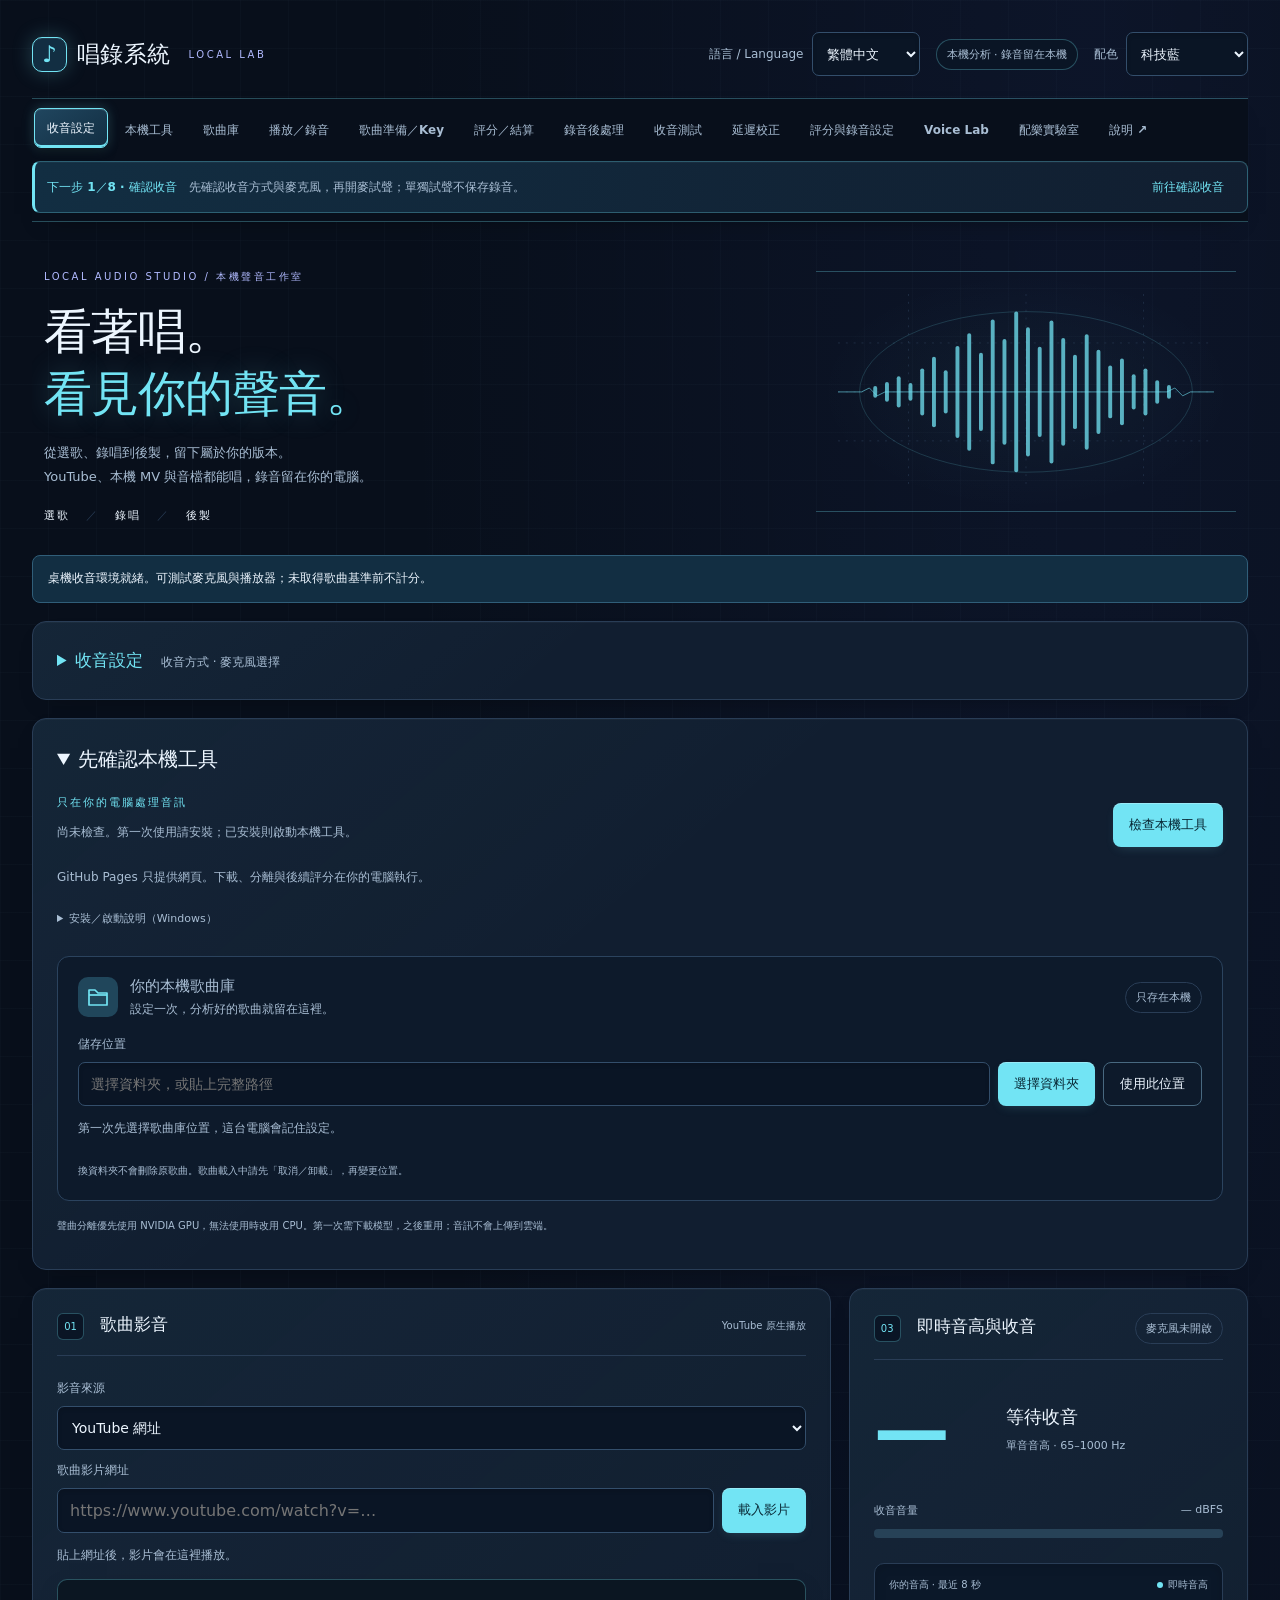
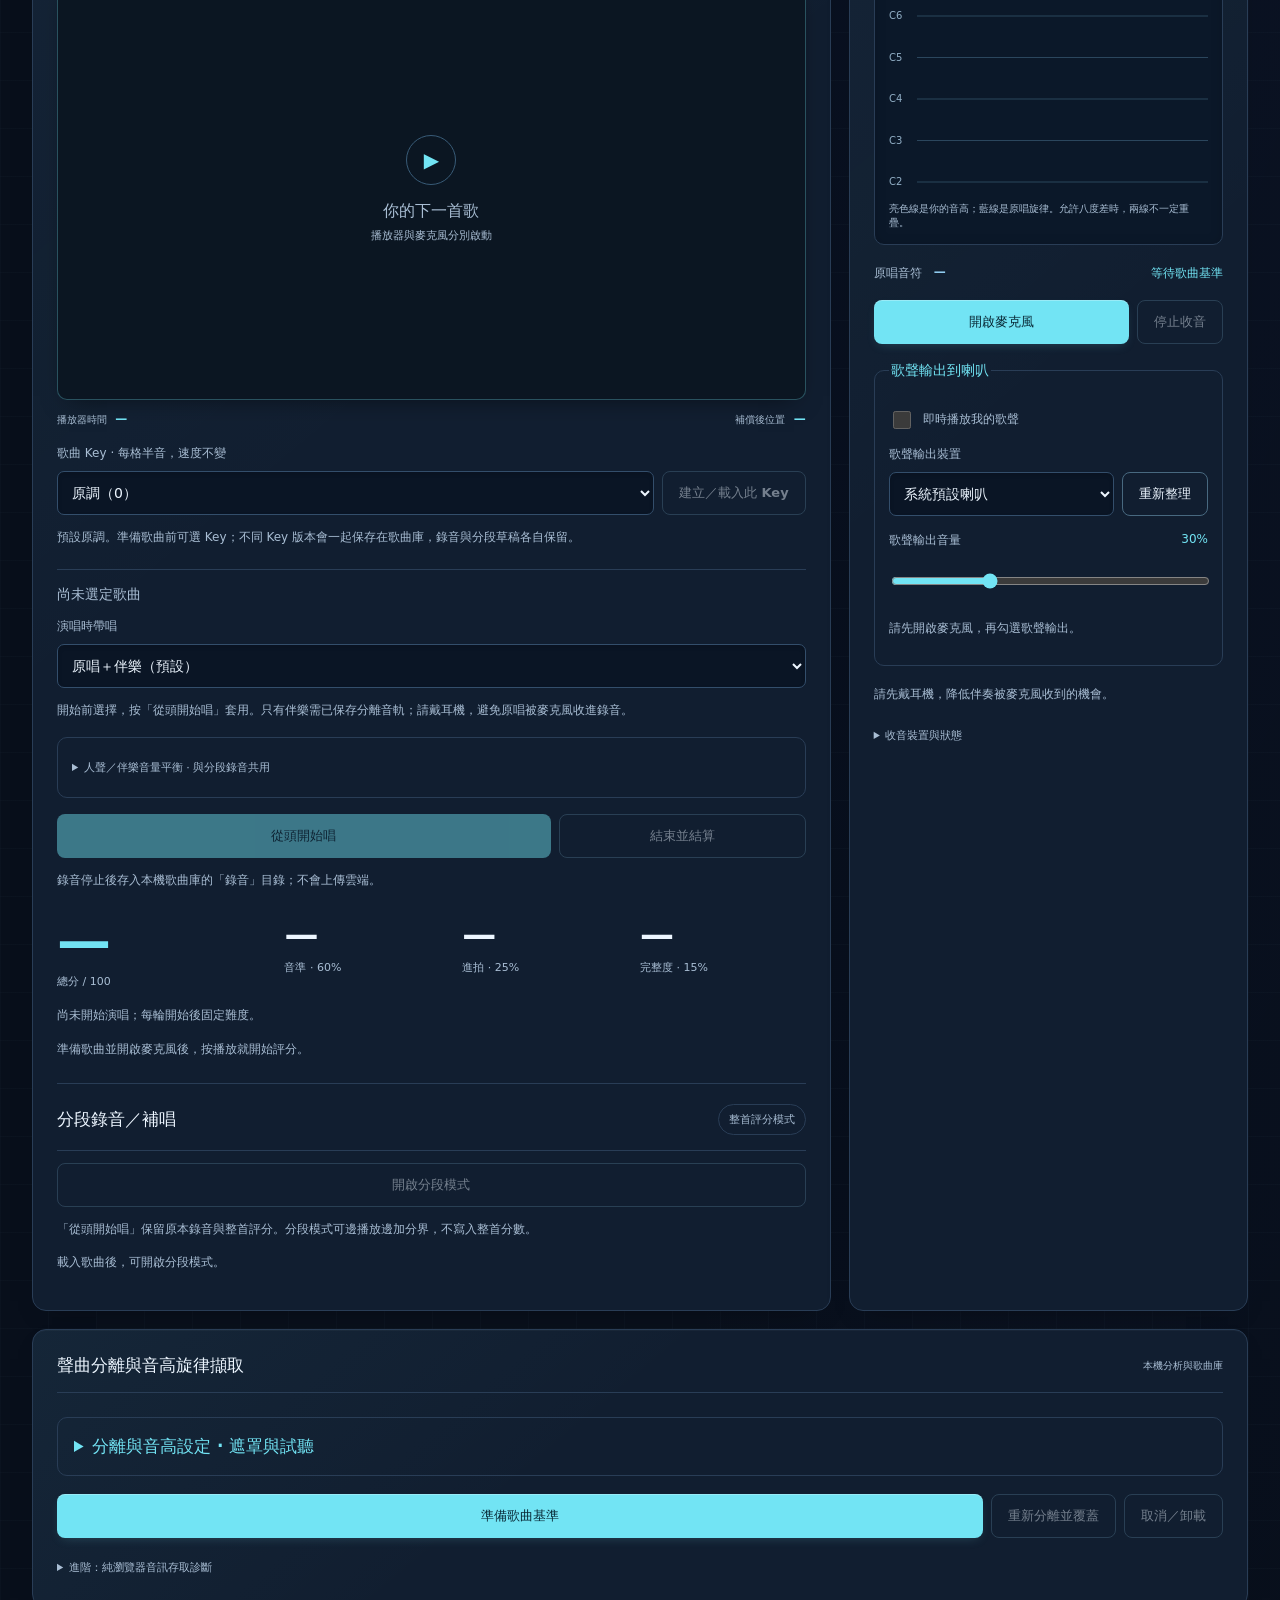
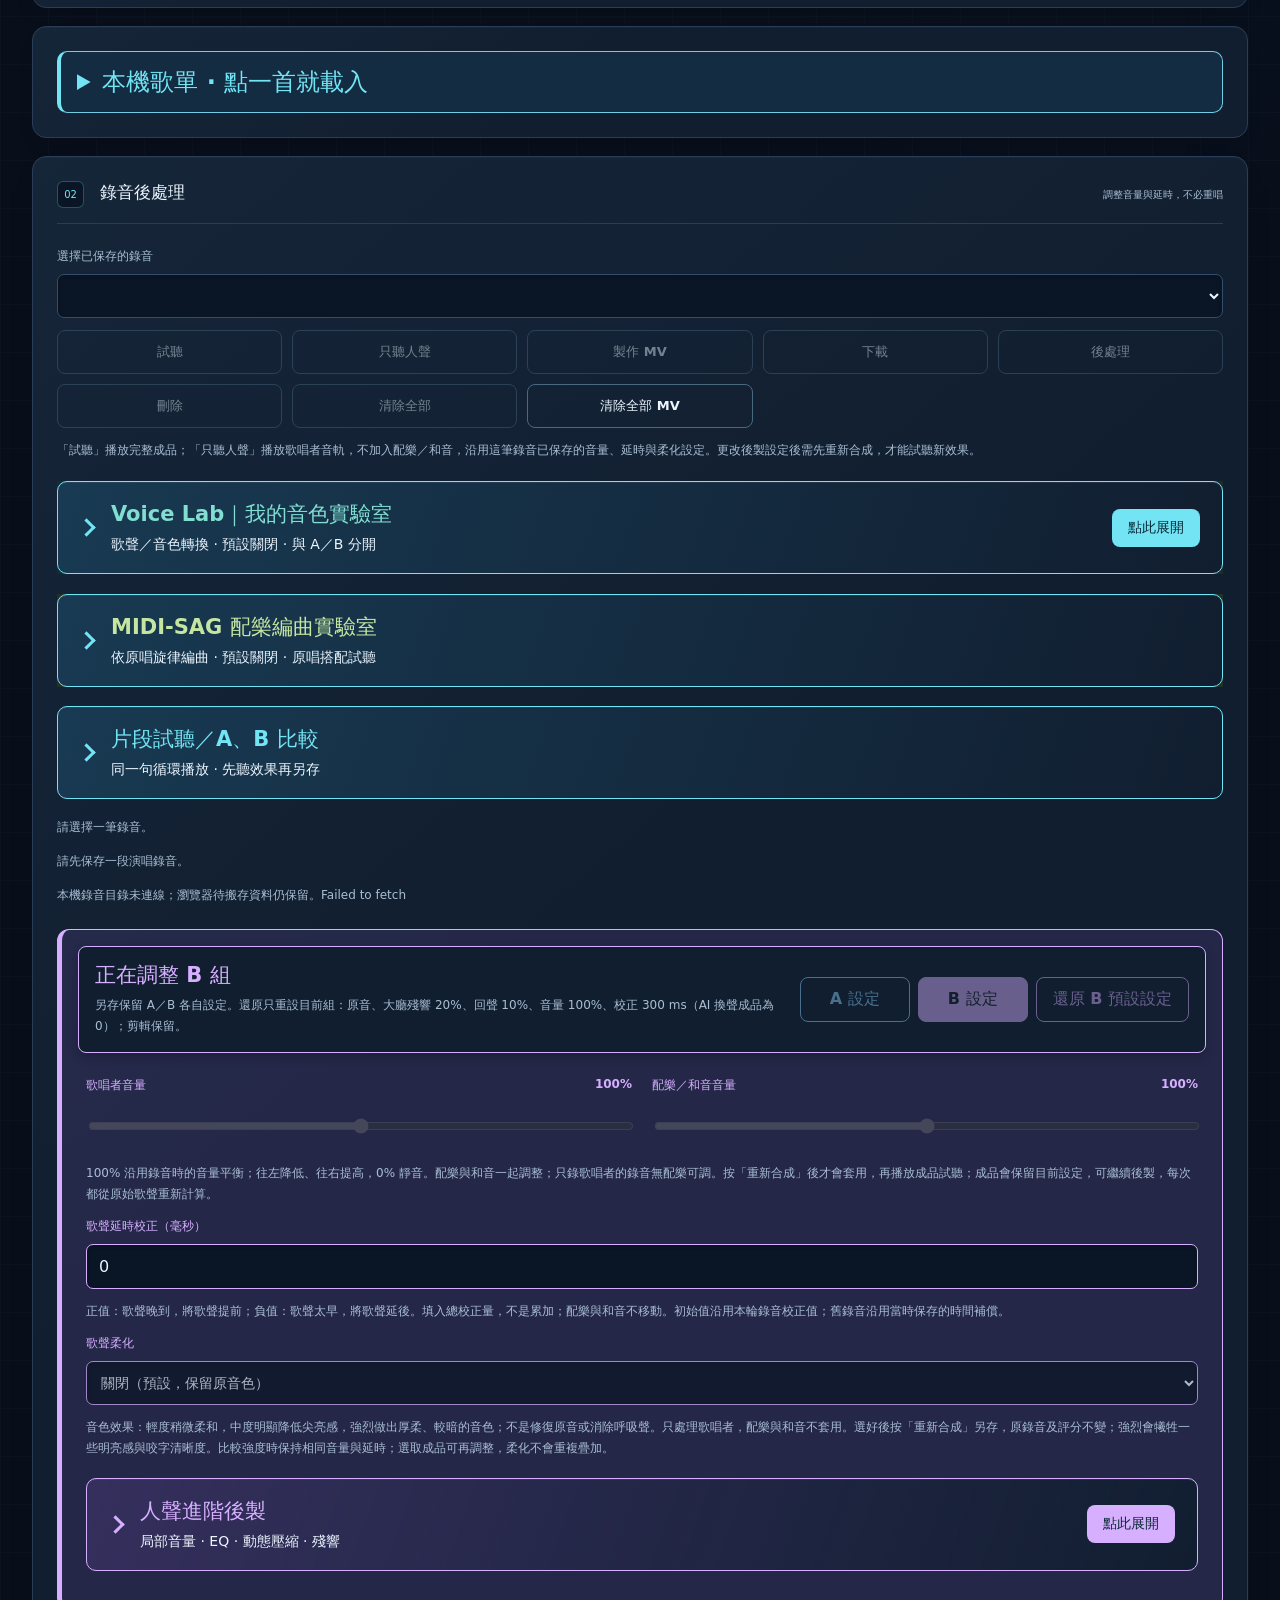
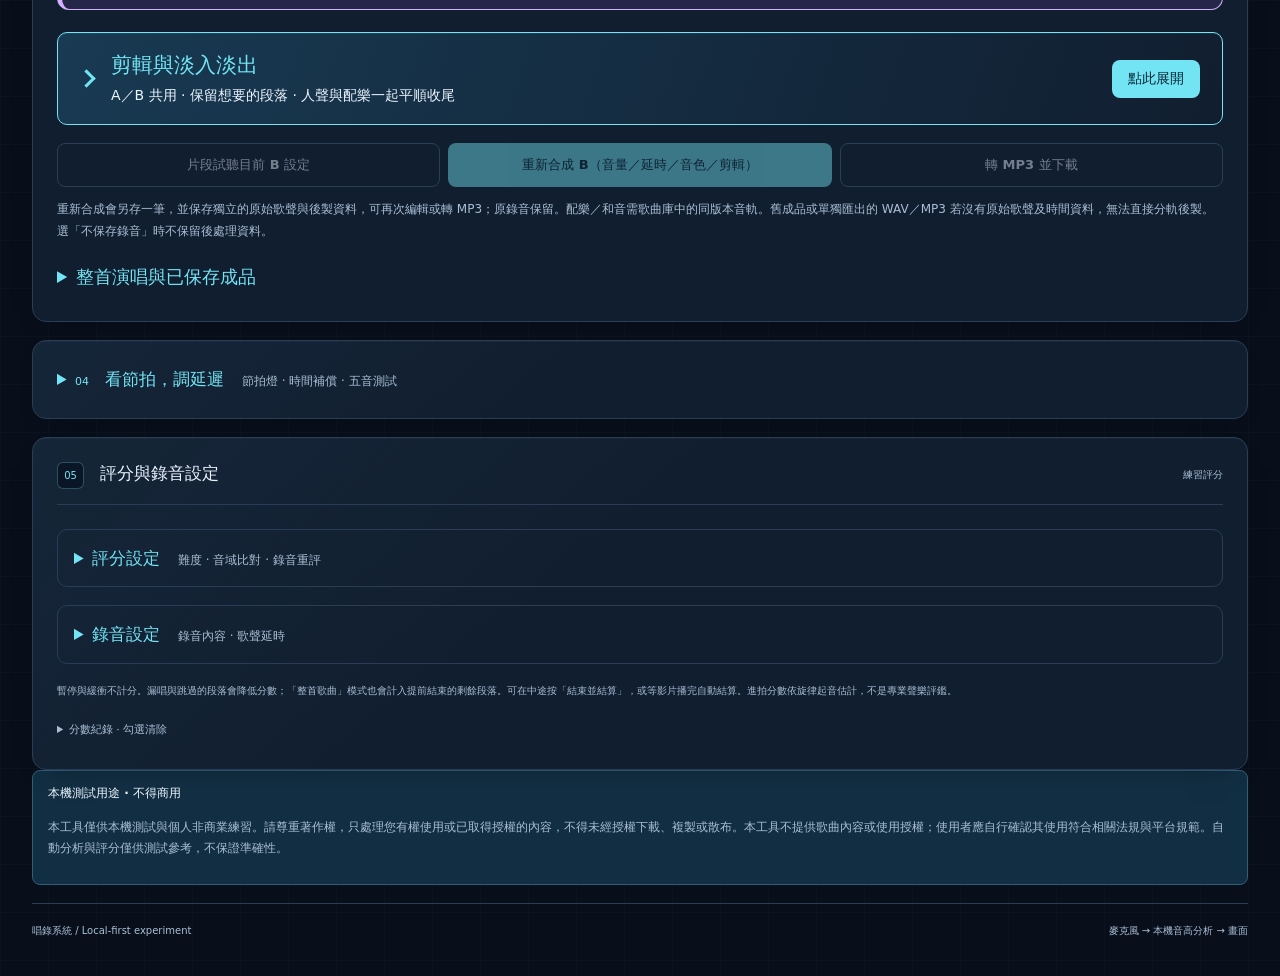
==== commit ad1c3203: "Add English interface with persistent Chinese-default language switch" ====
--- a/index.html
+++ b/index.html
@@ -7,14 +7,15 @@
   <title>唱錄系統 · 桌機本機實驗室</title>
   <link rel="stylesheet" href="style.css">
   <script type="module" src="theme.mjs"></script>
+  <script type="module" src="i18n.mjs"></script>
 </head>
 <body>
 <main>
-  <header><a href="./" class="brand"><span class="brand-icon">♪</span> 唱錄系統 <small>LOCAL LAB</small></a><div class="header-controls"><span class="pill">本機分析 · 錄音留在本機</span><label class="theme-picker" for="theme-select">配色<select id="theme-select"><option value="current">科技藍</option><option value="warm">暖色調</option></select></label></div></header>
+  <header><a href="./" class="brand"><span class="brand-icon">♪</span> 唱錄系統 <small>LOCAL LAB</small></a><div class="header-controls"><label class="theme-picker language-picker" data-i18n-skip for="language-select">語言 / Language<select id="language-select" data-language-picker><option value="zh-Hant">繁體中文</option><option value="en">English</option></select></label><span class="pill">本機分析 · 錄音留在本機</span><label class="theme-picker" for="theme-select">配色<select id="theme-select"><option value="current">科技藍</option><option value="warm">暖色調</option></select></label></div></header>
   <nav class="section-nav" aria-label="頁面區段導覽">
     <div class="nav-links">
       <a href="#voice-settings">收音設定</a><a href="#local-section">本機工具</a><a href="#library-panel">歌曲庫</a><a href="#player-section">播放／錄音</a><a href="#prepare-section">歌曲準備／Key</a><a href="#score-section">評分／結算</a><a href="#recording-post">錄音後處理</a>
-      <a href="#voice-section">收音測試</a><a href="#timing-section">延遲校正</a><a href="#recording-section">評分與錄音設定</a><a href="#voicelab-panel">Voice Lab</a><a href="#arrangement-panel">配樂實驗室</a><a href="manual.html" target="_blank" rel="noopener">說明 ↗</a>
+      <a href="#voice-section">收音測試</a><a href="#timing-section">延遲校正</a><a href="#recording-section">評分與錄音設定</a><a href="#voicelab-panel">Voice Lab</a><a href="#arrangement-panel">配樂實驗室</a><a data-language-manual href="manual.html" target="_blank" rel="noopener">說明 ↗</a>
     </div>
     <div class="nav-workflow" aria-label="錄唱下一步">
       <p id="workflow-message" role="status"><strong>1／8 確認收音</strong><span>先選收音方式與麥克風，再開麥試聲。</span></p>
@@ -76,7 +77,7 @@
         <p id="local-media-status" class="status" role="status">選擇檔案後，可用相同流程準備基準、評分、分段、錄音、升降 Key 與 Voice Lab。</p>
       </div>
       <p id="player-status" class="status" role="status">貼上網址後，影片會在這裡播放。</p>
-      <div class="video-shell"><div id="video-placeholder"><span>▶</span><p>你的下一首歌</p><small>播放器與麥克風分別啟動</small></div><div id="player"></div><video id="local-video" controls playsinline preload="metadata" crossorigin="anonymous" hidden></video><div id="local-audio-panel" hidden><div class="local-audio-art" aria-hidden="true"><svg viewBox="0 0 384 200" fill="none"><path class="signal-grid" d="M0 50H384M0 100H384M0 150H384M72 0V200M192 0V200M312 0V200"/><ellipse class="signal-orbit" cx="192" cy="100" rx="170" ry="82"/><g class="signal-bars"><rect x="36" y="94.0" width="4" height="12" rx="2"/><rect x="48" y="90.0" width="4" height="20" rx="2"/><rect x="60" y="84.0" width="4" height="32" rx="2"/><rect x="72" y="91.0" width="4" height="18" rx="2"/><rect x="84" y="76.0" width="4" height="48" rx="2"/><rect x="96" y="64.0" width="4" height="72" rx="2"/><rect x="108" y="78.0" width="4" height="44" rx="2"/><rect x="120" y="53.0" width="4" height="94" rx="2"/><rect x="132" y="40.0" width="4" height="120" rx="2"/><rect x="144" y="60.0" width="4" height="80" rx="2"/><rect x="156" y="26.0" width="4" height="148" rx="2"/><rect x="168" y="46.0" width="4" height="108" rx="2"/><rect x="180" y="18.0" width="4" height="164" rx="2"/><rect x="192" y="34.0" width="4" height="132" rx="2"/><rect x="204" y="54.0" width="4" height="92" rx="2"/><rect x="216" y="27.0" width="4" height="146" rx="2"/><rect x="228" y="45.0" width="4" height="110" rx="2"/><rect x="240" y="62.0" width="4" height="76" rx="2"/><rect x="252" y="41.0" width="4" height="118" rx="2"/><rect x="264" y="57.0" width="4" height="86" rx="2"/><rect x="276" y="73.0" width="4" height="54" rx="2"/><rect x="288" y="66.0" width="4" height="68" rx="2"/><rect x="300" y="82.0" width="4" height="36" rx="2"/><rect x="312" y="76.0" width="4" height="48" rx="2"/><rect x="324" y="88.0" width="4" height="24" rx="2"/><rect x="336" y="93.0" width="4" height="14" rx="2"/></g><path class="signal-line" d="M0 100H24L32 96L40 104L48 100H336L344 96L352 104L360 100H384"/></svg></div><p class="eyebrow">LOCAL AUDIO / 本機音檔</p><h3 id="local-audio-title"></h3><p class="help">預設聲波畫面 · 可整首演唱或分段錄製</p><audio id="local-audio" controls preload="metadata" crossorigin="anonymous" aria-label="本機音檔播放器"></audio></div></div>
+      <div class="video-shell"><div id="video-placeholder"><span>▶</span><p>你的下一首歌</p><small>播放器與麥克風分別啟動</small></div><div id="player"></div><video id="local-video" controls playsinline preload="metadata" crossorigin="anonymous" hidden></video><div id="local-audio-panel" hidden><div class="local-audio-art" aria-hidden="true"><svg viewBox="0 0 384 200" fill="none"><path class="signal-grid" d="M0 50H384M0 100H384M0 150H384M72 0V200M192 0V200M312 0V200"/><ellipse class="signal-orbit" cx="192" cy="100" rx="170" ry="82"/><g class="signal-bars"><rect x="36" y="94.0" width="4" height="12" rx="2"/><rect x="48" y="90.0" width="4" height="20" rx="2"/><rect x="60" y="84.0" width="4" height="32" rx="2"/><rect x="72" y="91.0" width="4" height="18" rx="2"/><rect x="84" y="76.0" width="4" height="48" rx="2"/><rect x="96" y="64.0" width="4" height="72" rx="2"/><rect x="108" y="78.0" width="4" height="44" rx="2"/><rect x="120" y="53.0" width="4" height="94" rx="2"/><rect x="132" y="40.0" width="4" height="120" rx="2"/><rect x="144" y="60.0" width="4" height="80" rx="2"/><rect x="156" y="26.0" width="4" height="148" rx="2"/><rect x="168" y="46.0" width="4" height="108" rx="2"/><rect x="180" y="18.0" width="4" height="164" rx="2"/><rect x="192" y="34.0" width="4" height="132" rx="2"/><rect x="204" y="54.0" width="4" height="92" rx="2"/><rect x="216" y="27.0" width="4" height="146" rx="2"/><rect x="228" y="45.0" width="4" height="110" rx="2"/><rect x="240" y="62.0" width="4" height="76" rx="2"/><rect x="252" y="41.0" width="4" height="118" rx="2"/><rect x="264" y="57.0" width="4" height="86" rx="2"/><rect x="276" y="73.0" width="4" height="54" rx="2"/><rect x="288" y="66.0" width="4" height="68" rx="2"/><rect x="300" y="82.0" width="4" height="36" rx="2"/><rect x="312" y="76.0" width="4" height="48" rx="2"/><rect x="324" y="88.0" width="4" height="24" rx="2"/><rect x="336" y="93.0" width="4" height="14" rx="2"/></g><path class="signal-line" d="M0 100H24L32 96L40 104L48 100H336L344 96L352 104L360 100H384"/></svg></div><p class="eyebrow">LOCAL AUDIO / 本機音檔</p><h3 id="local-audio-title" data-i18n-user></h3><p class="help">預設聲波畫面 · 可整首演唱或分段錄製</p><audio id="local-audio" controls preload="metadata" crossorigin="anonymous" aria-label="本機音檔播放器"></audio></div></div>
       <div class="clock-row"><span>播放器時間 <b id="player-time">—</b></span><span>補償後位置 <b id="aligned-time">—</b></span></div>
       <div class="song-key-control">
         <label for="song-key">歌曲 Key · 每格半音，速度不變</label>
--- a/style.css
+++ b/style.css
@@ -331,3 +331,17 @@
 @media(max-width:500px){#local-audio-panel{padding:10px}.local-audio-art{max-height:30%}#local-audio-panel .eyebrow,#local-audio-panel .help{display:none}#local-audio-title{font-size:14px}#local-audio{margin-top:6px}}
 .original-vocal-ranges{display:grid;gap:12px;margin:14px 0}.original-vocal-range{display:grid;grid-template-columns:minmax(0,1fr) minmax(0,1fr);gap:8px;padding:12px;border:1px solid var(--line);border-radius:10px}.original-vocal-range label{min-width:0}.original-vocal-range input,.original-vocal-range select{width:100%;min-width:0}.original-vocal-range button{align-self:end}
 @media(max-width:600px){.original-vocal-range select{grid-column:1/-1}.original-vocal-range button{grid-column:2;min-height:40px}}
+
+/* Translated labels wrap without changing the recording layout or controls. */
+:lang(en) button{white-space:normal;overflow-wrap:break-word}
+:lang(en) .section-top{flex-wrap:wrap;gap:10px}
+.language-picker{font-size:12px}
+.language-picker select{min-width:108px}
+:lang(en) header{flex-wrap:wrap;gap:16px}
+:lang(en) .header-controls{flex:1 1 560px}
+:lang(en) .ab-editor-heading{flex-wrap:wrap}
+:lang(en) .ab-editor-switch{flex-wrap:wrap;max-width:100%}
+:lang(en) .ab-editor-switch button{flex:1 1 110px;min-width:0}
+:lang(en) .audition-transport{grid-template-columns:repeat(3,minmax(0,1fr))}
+:lang(en) .audition-transport button{min-width:0}
+@media(max-width:600px){:lang(en) .audition-transport{grid-template-columns:repeat(2,minmax(0,1fr))}:lang(en) .audition-transport #post-audition-stop{grid-column:1/-1}}
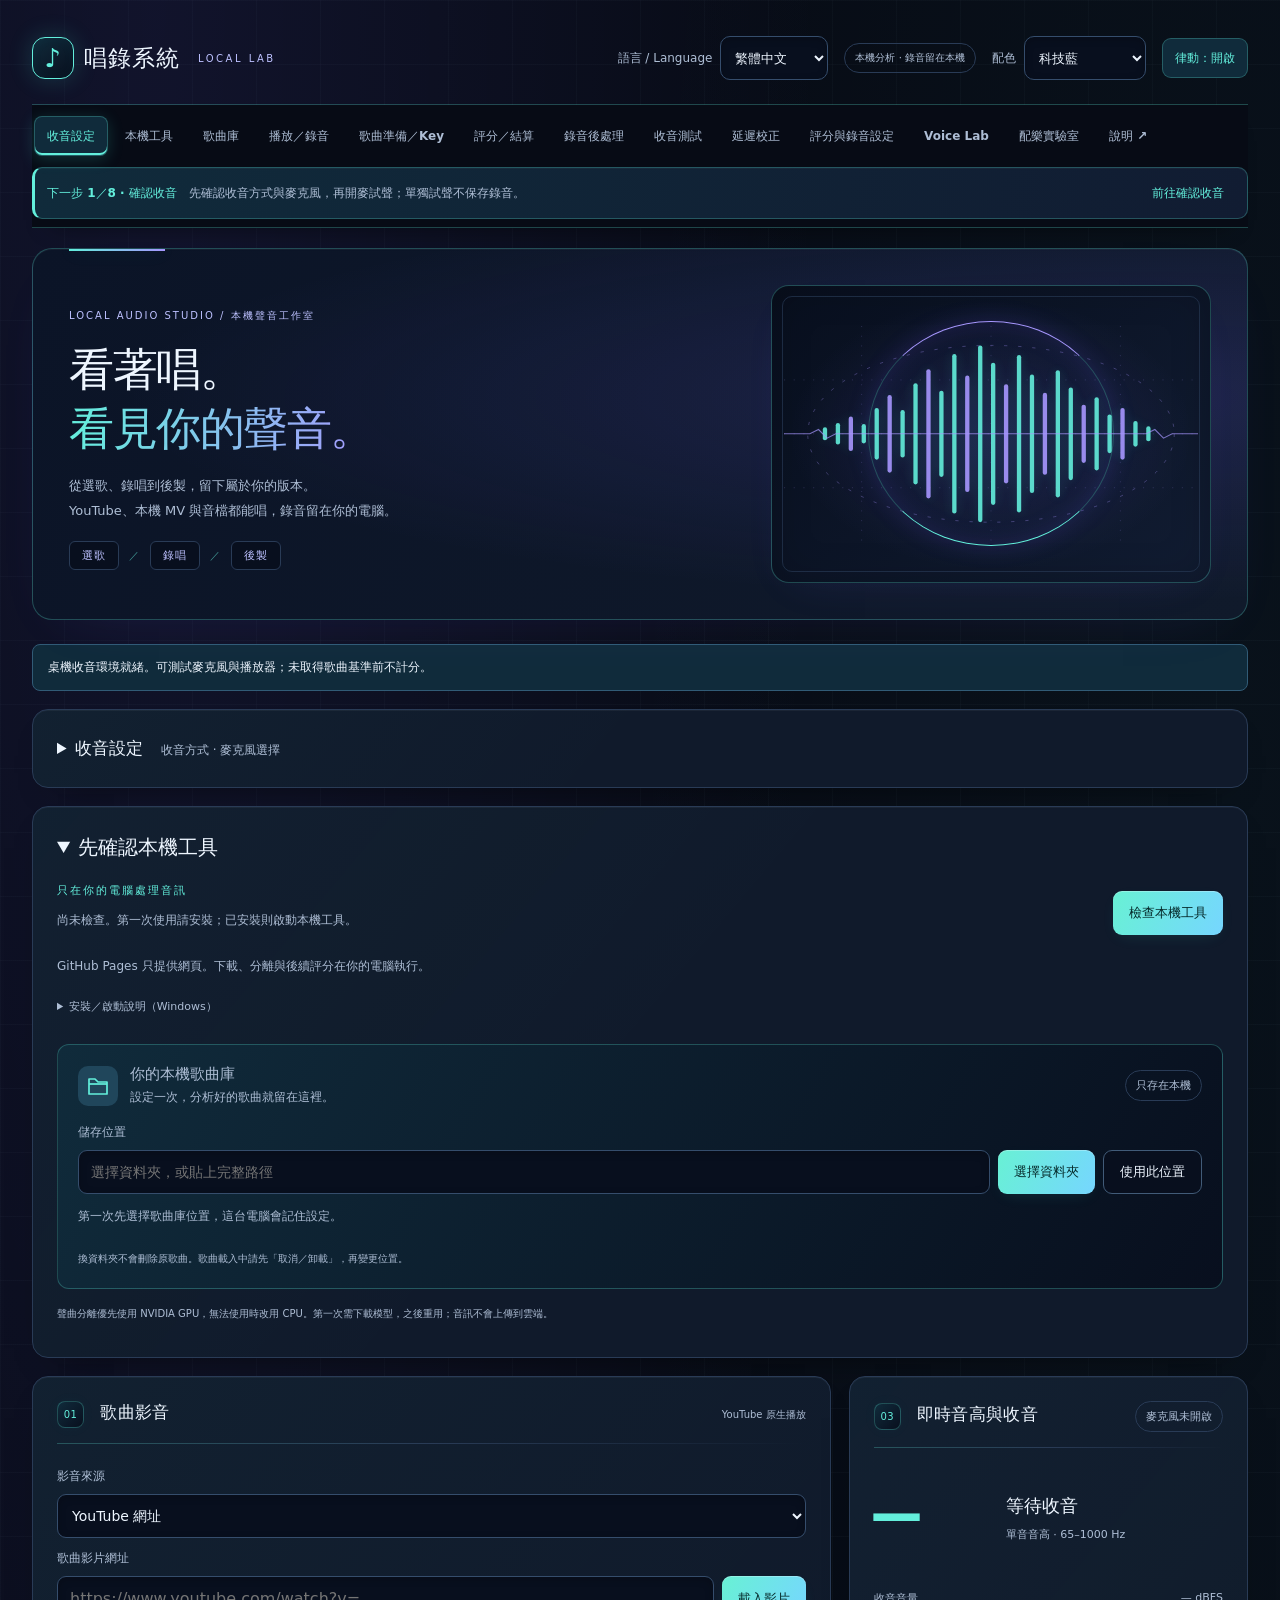
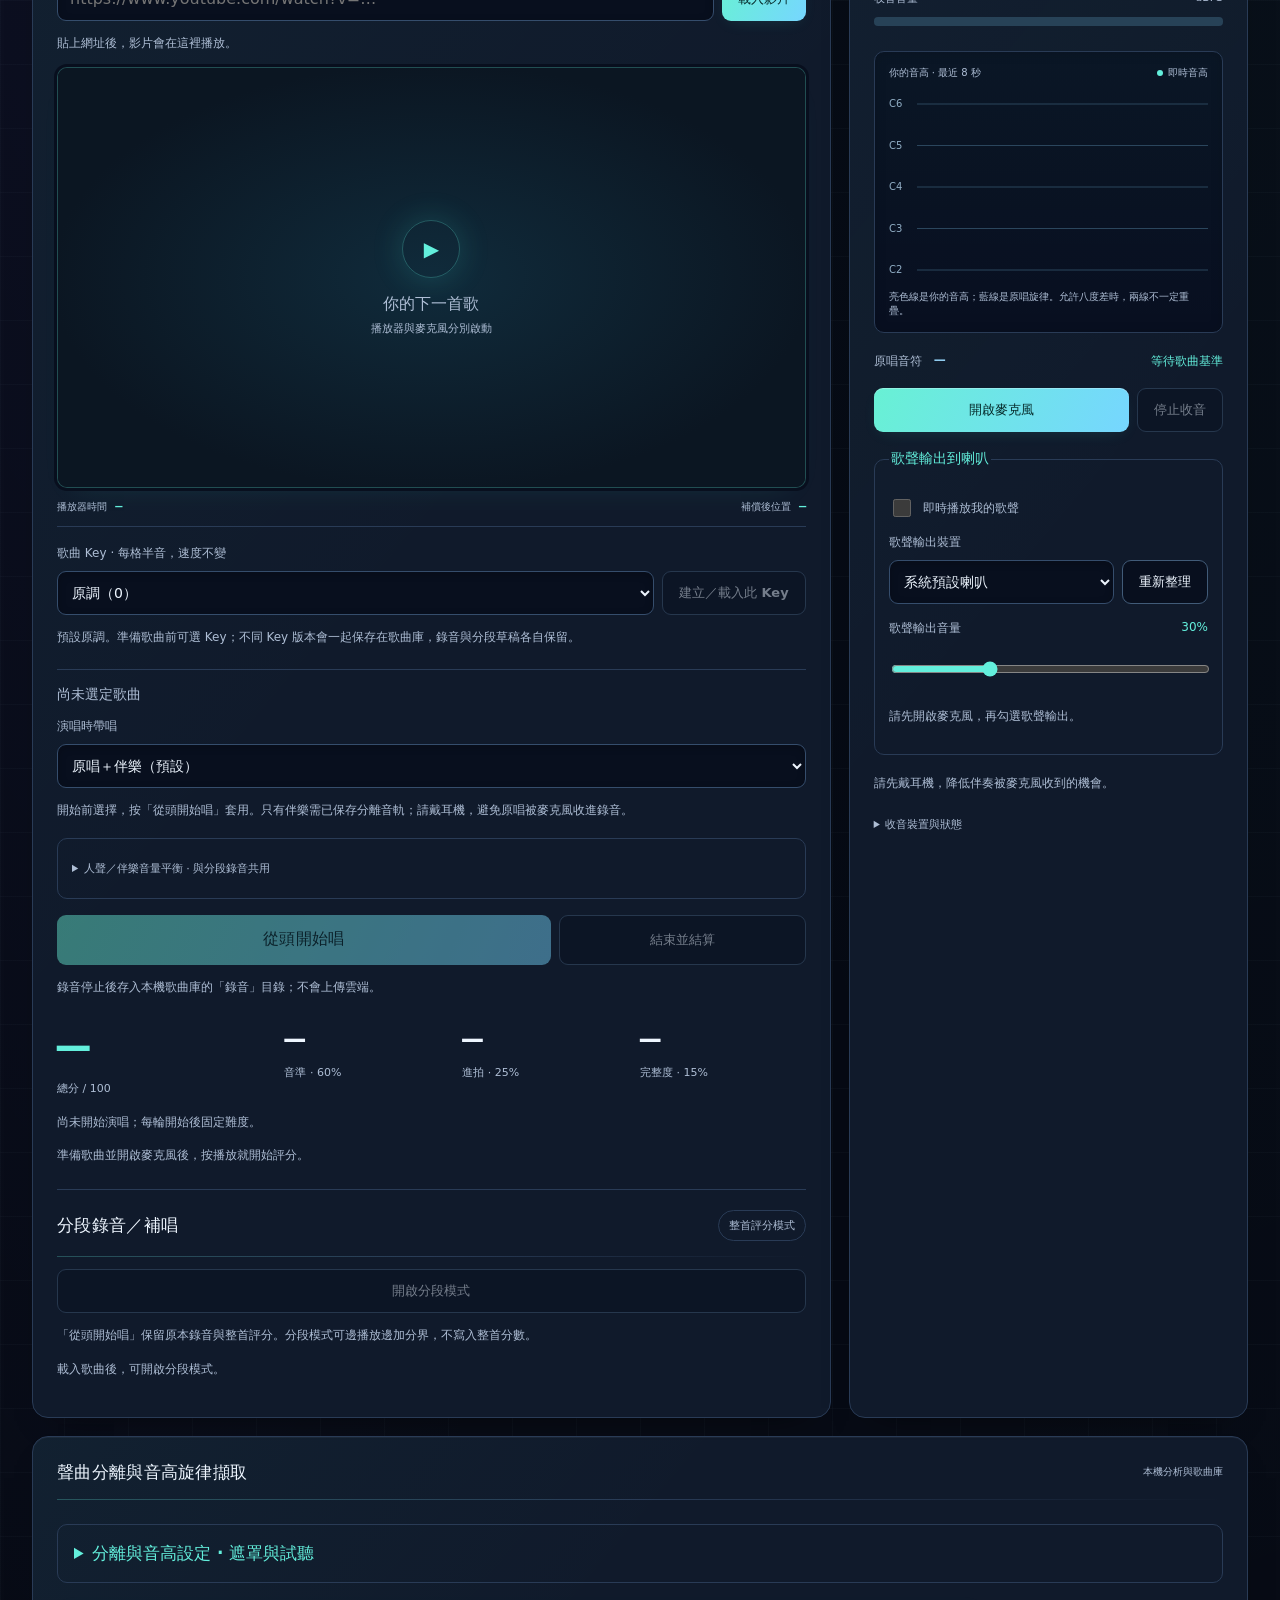
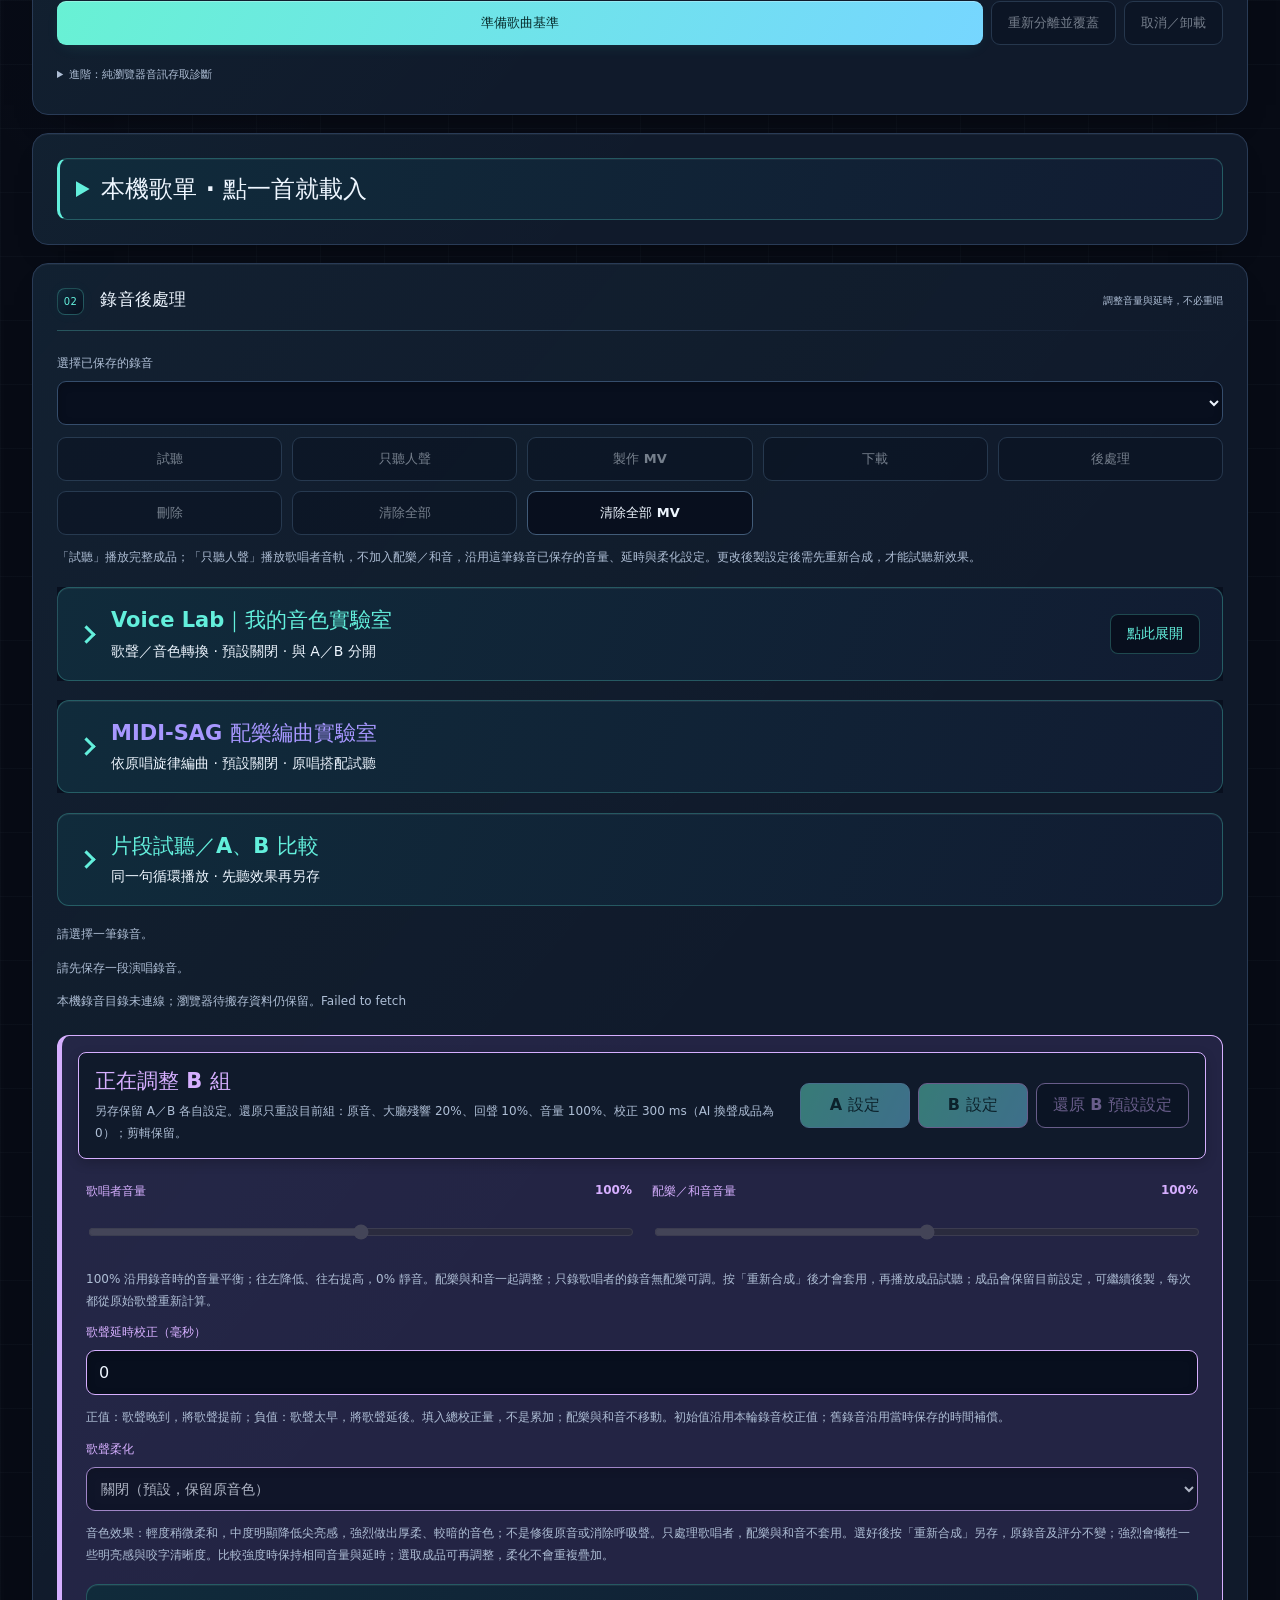
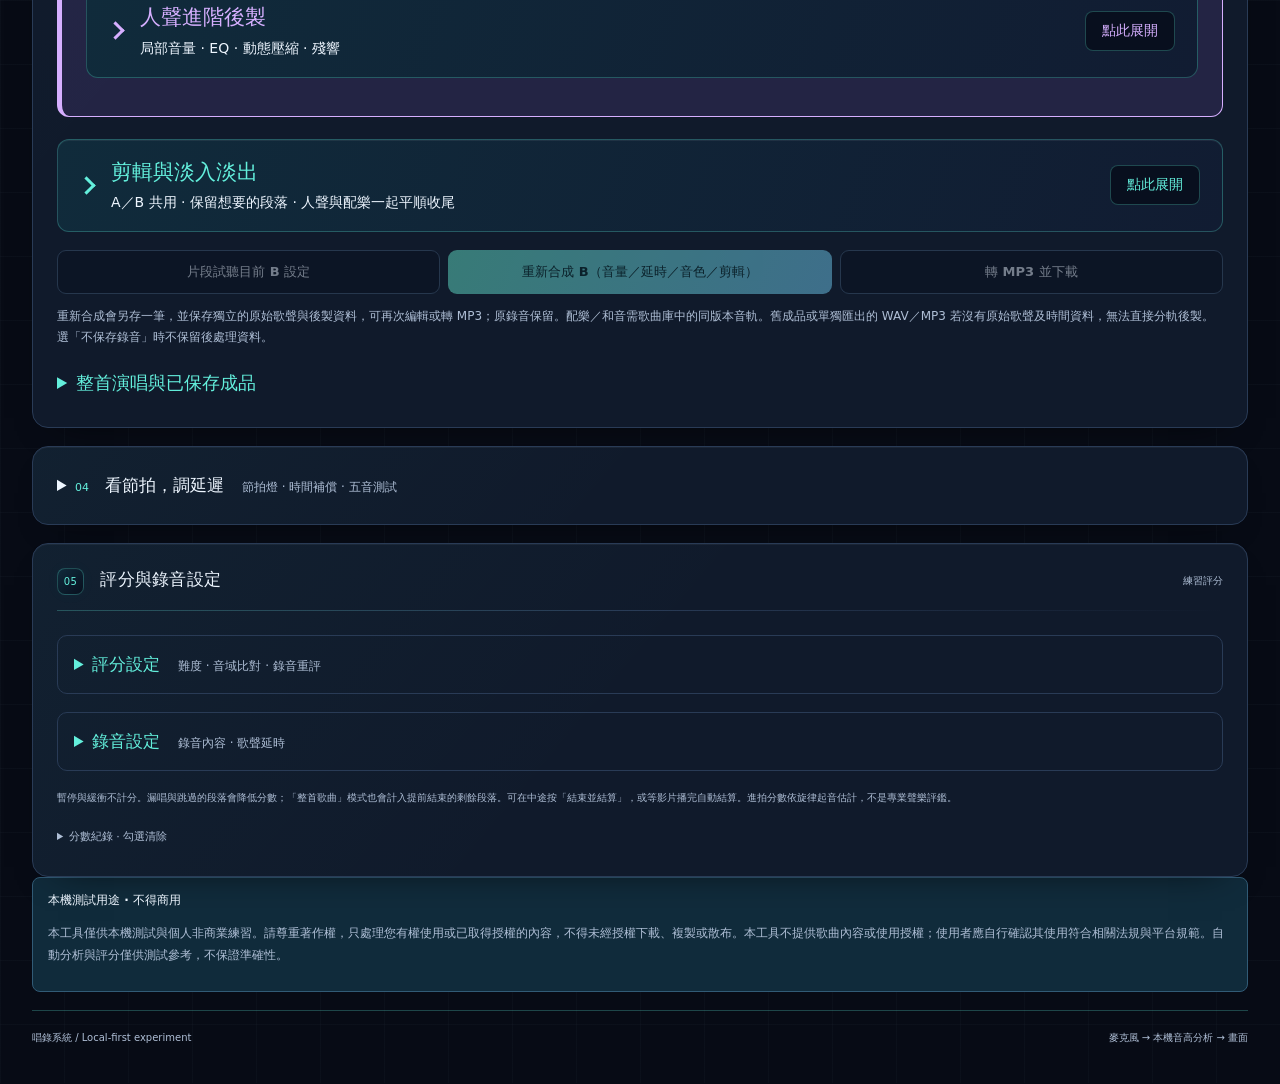
==== commit eb9758b1: "Refresh studio interface with luminous themes and optional motion" ====
--- a/index.html
+++ b/index.html
@@ -11,7 +11,7 @@
 </head>
 <body>
 <main>
-  <header><a href="./" class="brand"><span class="brand-icon">♪</span> 唱錄系統 <small>LOCAL LAB</small></a><div class="header-controls"><label class="theme-picker language-picker" data-i18n-skip for="language-select">語言 / Language<select id="language-select" data-language-picker><option value="zh-Hant">繁體中文</option><option value="en">English</option></select></label><span class="pill">本機分析 · 錄音留在本機</span><label class="theme-picker" for="theme-select">配色<select id="theme-select"><option value="current">科技藍</option><option value="warm">暖色調</option></select></label></div></header>
+  <header><a href="./" class="brand"><span class="brand-icon">♪</span> 唱錄系統 <small>LOCAL LAB</small></a><div class="header-controls"><label class="theme-picker language-picker" data-i18n-skip for="language-select">語言 / Language<select id="language-select" data-language-picker><option value="zh-Hant">繁體中文</option><option value="en">English</option></select></label><span class="pill">本機分析 · 錄音留在本機</span><label class="theme-picker" for="theme-select">配色<select id="theme-select"><option value="current">科技藍</option><option value="warm">暖色調</option></select></label><button id="motion-toggle" class="secondary" type="button" aria-pressed="true" title="開啟或關閉介面裝飾動畫">律動：開啟</button></div></header>
   <nav class="section-nav" aria-label="頁面區段導覽">
     <div class="nav-links">
       <a href="#voice-settings">收音設定</a><a href="#local-section">本機工具</a><a href="#library-panel">歌曲庫</a><a href="#player-section">播放／錄音</a><a href="#prepare-section">歌曲準備／Key</a><a href="#score-section">評分／結算</a><a href="#recording-post">錄音後處理</a>
@@ -258,7 +258,14 @@
     </section>
     <section id="library-section" class="card library-card" aria-label="本機歌曲庫">
       <details id="library-panel" tabindex="-1"><summary>本機歌單 · 點一首就載入</summary>
-        <button id="library-refresh" class="secondary">重新整理歌曲庫</button><p id="library-status" class="status">啟動本機工具後可查看已保存歌曲。</p><ul id="library-list" class="library-list"></ul>
+        <button id="library-refresh" class="secondary">重新整理歌曲庫</button><p id="library-status" class="status">啟動本機工具後可查看已保存歌曲。</p>
+        <label for="library-search">搜尋本機歌單</label>
+        <div class="library-search-row">
+          <input id="library-search" type="search" placeholder="輸入歌名或歌手關鍵字" autocomplete="off" aria-controls="library-list" aria-describedby="library-search-status">
+          <button id="library-search-clear" type="button" class="secondary" disabled>清除搜尋</button>
+        </div>
+        <p id="library-search-status" class="status" role="status" hidden></p>
+        <ul id="library-list" class="library-list"></ul>
         <p class="footnote">刪除會移除這首歌的本機基準與試聽音軌，不影響演唱成績。完整歌曲與不同長度的片段分開保存。</p>
       </details>
     </section>
--- a/style.css
+++ b/style.css
@@ -345,3 +345,152 @@
 :lang(en) .audition-transport{grid-template-columns:repeat(3,minmax(0,1fr))}
 :lang(en) .audition-transport button{min-width:0}
 @media(max-width:600px){:lang(en) .audition-transport{grid-template-columns:repeat(2,minmax(0,1fr))}:lang(en) .audition-transport #post-audition-stop{grid-column:1/-1}}
+
+/* Keep the complete video, including bottom subtitles, below the sticky guide.
+   Limit width at the same 16:9 ratio instead of cropping or shifting the iframe. */
+.source-card .video-shell{
+  --player-visible-height:max(120px,calc(100dvh - var(--nav-offset,104px) - 64px));
+  max-width:min(100%,calc(var(--player-visible-height) * 16 / 9));
+  aspect-ratio:16/9;
+}
+.library-search-row{display:flex;align-items:center;gap:10px;flex-wrap:wrap}
+.library-search-row input{flex:1 1 240px;min-width:0;margin:0}
+.library-search-row button{flex:0 0 auto}
+.library-list li[hidden]{display:none}
+
+/* Signal studio: luminous edges, clear work surfaces, restrained motion. */
+:root:not([data-theme="warm"]){
+  --bg:#070b15;--card:#101a2b;--line:#293b56;--text:#eef6ff;--soft:#aebed5;
+  --accent:#63efdc;--accent-glow:#38dfce30;--button-text:#062b2b;
+  --input-bg:#080f1e;--input-border:#354d6c;--secondary-border:#415b78;
+  --notice-bg:#102b3b;--notice-border:#315b76;--graph-bg:#080f20;
+  --choice-bg:#133449;--choice-border:#387c8d;--library-heading:#132b40;
+  --studio-light:#49eedb08;--studio-halo:#7162ff19;--studio-edge:#63efdc42;
+  --studio-selected:#1a4052;--studio-sub:#bdc1ff;--studio-grid:#7b9bc109;
+  --signal-secondary:#a797ff;--signal-shadow:#7162ff28;--signal-surface:#111c32;
+  --signal-button:linear-gradient(115deg,#68f1d4,#76d6ff);--signal-hero:#0b1427;
+}
+:root[data-theme="warm"]{
+  --bg:#120f16;--card:#241c25;--line:#4d394b;--text:#fff2e9;--soft:#d0b8bd;
+  --accent:#ffc28a;--accent-glow:#ffb47d2b;--input-bg:#19131d;--input-border:#644b5d;
+  --secondary-border:#806277;--notice-bg:#332330;--notice-border:#79546c;
+  --graph-bg:#1a1421;--choice-bg:#3c2935;--choice-border:#95677b;--library-heading:#372630;
+  --studio-edge:#ffc28a45;--studio-light:#ffbb8a08;--studio-halo:#ee7da514;
+  --studio-grid:#d6a7c008;--studio-selected:#503542;--studio-sub:#edb7d5;
+  --signal-secondary:#f09dce;--signal-shadow:#e881b51f;--signal-surface:#302130;
+  --signal-button:linear-gradient(115deg,#ffd09b,#f6a5bb);--signal-hero:#211823;
+}
+body{
+  background-image:radial-gradient(ellipse at 12% 0,var(--studio-halo),transparent 42%),radial-gradient(ellipse at 95% 14%,var(--studio-light),transparent 35%),linear-gradient(var(--studio-grid) 1px,transparent 1px),linear-gradient(90deg,var(--studio-grid) 1px,transparent 1px);
+  background-size:auto,auto,64px 64px,64px 64px;
+}
+header{gap:18px;flex-wrap:wrap;padding-block:8px 24px}
+.brand{font-weight:800;letter-spacing:1px;flex-shrink:0}
+.brand-icon{width:42px;height:42px;border-radius:13px;background:linear-gradient(145deg,var(--notice-bg),var(--input-bg));box-shadow:0 0 24px var(--accent-glow),inset 0 0 14px var(--studio-light);font-size:26px}
+.header-controls{gap:10px 16px;flex:1 1 620px}
+.header-controls>.pill{font-size:10px;background:transparent;border-color:var(--line)}
+#motion-toggle{min-height:40px;padding:8px 12px;font-size:12px;color:var(--soft);border-color:var(--line)}
+#motion-toggle[aria-pressed=true]{color:var(--accent);border-color:var(--studio-edge);background:var(--notice-bg)}
+.theme-picker select{border-radius:10px}
+.studio-intro{
+  grid-template-columns:1.1fr 1fr;gap:36px;margin:20px 0 24px;padding:36px;
+  border:1px solid var(--studio-edge);border-radius:20px;
+  background:radial-gradient(ellipse at 90% 40%,var(--signal-shadow),transparent 65%),linear-gradient(120deg,var(--signal-hero),var(--card));
+  box-shadow:inset 0 1px #ffffff0b,0 20px 60px -35px var(--signal-shadow);
+}
+.studio-intro::before{content:"";position:absolute;left:36px;top:0;width:96px;height:2px;background:linear-gradient(90deg,var(--accent),var(--signal-secondary));box-shadow:0 0 18px var(--accent-glow)}
+.studio-intro h1{font-size:clamp(34px,3.5vw,52px);font-weight:800;line-height:1.3;letter-spacing:-1.5px}
+.studio-intro h1 span{color:var(--accent);background:linear-gradient(100deg,var(--accent),var(--signal-secondary));background-clip:text;-webkit-background-clip:text;-webkit-text-fill-color:transparent;text-shadow:none}
+.studio-intro .eyebrow{font-size:10px;letter-spacing:2px;line-height:1.8}
+.intro-copy>p:last-of-type{font-size:13px;line-height:1.9;max-width:480px}
+.studio-tags{gap:10px;letter-spacing:1px}
+.studio-tags span{border:1px solid var(--line);border-radius:6px;padding:6px 12px;color:var(--studio-sub);background:var(--input-bg)}
+.studio-tags i{color:var(--accent);opacity:.65;font-size:10px}
+.studio-art{
+  position:relative;isolation:isolate;max-width:440px;padding:40px 12px;border:1px solid var(--studio-edge);border-radius:18px;
+  background:radial-gradient(ellipse at center,var(--signal-shadow),transparent 65%),linear-gradient(135deg,var(--input-bg),var(--signal-surface));
+  box-shadow:inset 0 0 40px #0003,0 15px 45px -25px var(--signal-shadow);
+}
+.studio-art::before{
+  content:"";position:absolute;inset:12% 22%;z-index:-1;border:1px solid var(--studio-edge);border-top-color:var(--signal-secondary);border-bottom-color:var(--accent);border-radius:50%;
+  box-shadow:0 0 24px var(--signal-shadow),inset 0 0 24px var(--signal-shadow);
+}
+.studio-art::after{content:"";position:absolute;inset:10px;pointer-events:none;border:1px solid var(--line);border-radius:10px;opacity:.65}
+.studio-art .signal-grid{stroke:var(--signal-secondary);opacity:.3;stroke-dasharray:1 8}
+.studio-art .signal-orbit{stroke:var(--signal-secondary);opacity:.5;stroke-dasharray:3 10}
+.studio-art .signal-bars{fill:var(--accent);opacity:.9;filter:drop-shadow(0 0 5px var(--accent-glow))}
+.studio-art .signal-bars rect:nth-child(3n){fill:var(--signal-secondary)}
+.studio-art .signal-line{stroke:var(--signal-secondary);opacity:.7}
+.section-nav{background:var(--bg);border-color:var(--studio-edge);box-shadow:0 14px 26px -22px #000c}
+.nav-links a{font-size:12px;border-radius:8px;transition:background-color .18s,border-color .18s,box-shadow .18s}
+.nav-links a[aria-current="location"]{color:var(--accent);background:var(--notice-bg);border-color:var(--studio-edge);transform:none;box-shadow:inset 0 -2px var(--accent),0 3px 16px var(--accent-glow)}
+.nav-workflow{border-left-width:3px;border-radius:10px;background:linear-gradient(100deg,var(--notice-bg),var(--signal-surface));box-shadow:inset 0 1px #ffffff08}
+.nav-workflow strong{color:var(--accent)}
+.card{border-radius:16px;border-color:var(--line);background:linear-gradient(130deg,var(--studio-light),transparent 50%),var(--card);box-shadow:0 16px 36px -26px #000c,inset 0 1px #ffffff0c}
+.card:focus-within{border-color:var(--studio-edge)}
+.section-top{border-image:linear-gradient(90deg,var(--studio-edge),var(--line),transparent) 1}
+.section-top h2,.section-top h3{font-weight:750;letter-spacing:.3px}
+.section-top .step{color:var(--accent);border-radius:8px;background:linear-gradient(135deg,var(--notice-bg),var(--input-bg));box-shadow:0 0 16px var(--studio-light)}
+.section-fold>summary,.local-tools>summary{color:var(--text)}
+.library-location{background:linear-gradient(120deg,var(--notice-bg),var(--input-bg));border-color:var(--studio-edge)}
+.video-shell{border-color:var(--studio-edge);box-shadow:0 0 0 3px var(--input-bg),0 12px 30px -20px var(--accent-glow)}
+#video-placeholder{background:radial-gradient(ellipse at center,var(--notice-bg),var(--video-bg) 72%)}
+#video-placeholder>span{width:58px;height:58px;color:var(--accent);border-color:var(--studio-edge);box-shadow:0 0 32px var(--accent-glow)}
+.graph{background:linear-gradient(180deg,var(--studio-light),transparent),var(--graph-bg);border-color:var(--line)}
+.clock-row{border-bottom:1px solid var(--line);padding-bottom:12px;gap:16px}
+.clock-row b,.pitch-value>span,.score-grid strong{font-family:ui-monospace,"Cascadia Mono",Consolas,monospace;letter-spacing:-.04em}
+input:not([type=range]):not([type=checkbox]),select{border-radius:9px;box-shadow:inset 0 2px 8px #0003;transition:border-color .18s,box-shadow .18s}
+input:not([type=range]):not([type=checkbox]):focus,select:focus{border-color:var(--accent);box-shadow:0 0 0 3px var(--accent-glow)}
+input[type=range]{accent-color:var(--accent)}
+button{border-radius:9px;transition:border-color .18s,box-shadow .18s,background-color .18s}
+button:not(.secondary):not(.song-choice){background:var(--signal-button);color:var(--button-text)}
+button:not(.secondary):not(.song-choice):not(:disabled){box-shadow:0 5px 18px -8px var(--accent-glow),inset 0 1px #ffffff44}
+button:not(.secondary):not(.song-choice):hover:not(:disabled){box-shadow:0 6px 22px -7px var(--accent-glow),inset 0 1px #ffffff55;filter:brightness(1.06)}
+button.secondary{background:var(--input-bg)}
+button.secondary:hover:not(:disabled){background:var(--notice-bg);border-color:var(--accent);box-shadow:0 0 16px var(--studio-light)}
+#sing-start,#segment-record{font-size:16px;font-weight:800;letter-spacing:.4px;min-height:50px}
+#library-panel>summary{border:1px solid var(--studio-edge);border-left:3px solid var(--accent);border-radius:10px;background:linear-gradient(110deg,var(--notice-bg),var(--signal-surface));color:var(--text);box-shadow:inset 0 1px #ffffff0c}
+.library-search-row{padding:8px;border:1px solid var(--line);border-radius:13px;background:var(--input-bg)}
+.library-search-row input{background:transparent;box-shadow:none!important;border-color:transparent}
+.library-search-row:focus-within{border-color:var(--accent);box-shadow:0 0 20px var(--studio-light)}
+.song-choice{border:1px solid var(--line);background:var(--input-bg);transition:border-color .18s,background-color .18s}
+.song-choice:hover:not(:disabled){border-color:var(--studio-edge);background:var(--notice-bg);transform:none}
+.song-choice[aria-current=true]{background:linear-gradient(110deg,var(--studio-selected),var(--input-bg));box-shadow:inset 3px 0 var(--accent),0 0 20px var(--studio-light);transform:none}
+.song-choice.has-pending-review{border-color:#d5aa57;background:linear-gradient(110deg,#d5aa571c,var(--input-bg))}
+.song-choice.has-pending-review[aria-current=true]{background:linear-gradient(110deg,var(--studio-selected),var(--input-bg))}
+.post-effects>summary{background:linear-gradient(110deg,var(--notice-bg),var(--signal-surface));border-color:var(--studio-edge);border-radius:12px}
+.post-effects-toggle{background:var(--input-bg);color:var(--accent);border:1px solid var(--studio-edge)}
+.soulx-panel,.arrangement-panel{background:var(--input-bg);color:var(--text)}
+.soulx-panel{--soulx-accent:var(--accent)}
+.arrangement-panel{border-color:var(--signal-secondary)!important}
+.arrangement-panel>summary strong,.arrangement-panel output{color:var(--signal-secondary)}
+.soulx-progress,.soulx-pitch{background:var(--notice-bg)}
+audio{border-radius:10px;max-width:100%}
+footer{border-color:var(--studio-edge)}
+
+/* Only transform/opacity animate, only while the hero is on screen. */
+@keyframes studio-equalizer{0%,100%{transform:scaleY(.42);opacity:.65}45%{transform:scaleY(1);opacity:1}70%{transform:scaleY(.72);opacity:.85}}
+@keyframes studio-orbit{to{transform:rotate(360deg)}}
+.studio-art .signal-bars rect{transform-box:fill-box;transform-origin:center;animation:studio-equalizer 2.4s ease-in-out infinite;animation-play-state:paused}
+.studio-art .signal-bars rect:nth-child(2n){animation-duration:3.1s;animation-delay:-1.3s}
+.studio-art .signal-bars rect:nth-child(3n){animation-duration:2.7s;animation-delay:-.8s}
+.studio-art .signal-bars rect:nth-child(5n){animation-duration:3.6s;animation-delay:-2s}
+.studio-art::before{animation:studio-orbit 28s linear infinite;animation-play-state:paused}
+:root[data-motion="on"] .motion-visible .studio-art .signal-bars rect,
+:root[data-motion="on"] .motion-visible .studio-art::before{animation-play-state:running}
+@media(max-width:1000px){.header-controls{justify-content:flex-start}.studio-intro{padding:28px;gap:24px}.studio-art{padding:32px 10px}}
+@media(max-width:760px){
+  .studio-intro{grid-template-columns:1fr;padding:24px;margin-block:16px 20px;gap:20px}
+  .studio-intro h1{font-size:36px}.studio-intro .intro-copy{max-width:100%}
+  .studio-art{display:block;justify-self:stretch;max-width:none;padding:10px 24px}
+  .studio-art svg{height:100px}.studio-art::before{inset:8% 34%}
+  .header-controls{gap:10px}.header-controls>.pill{display:none}
+  .brand small{display:inline}.clock-row{flex-wrap:wrap}
+  .ab-editor-heading{flex-wrap:wrap}
+  .ab-editor-switch{flex-wrap:wrap;max-width:100%}
+  .ab-editor-switch button{flex:1 1 110px;min-width:0;white-space:normal}
+}
+@media(prefers-reduced-motion:reduce){
+  .studio-art .signal-bars rect,.studio-art::before{animation:none!important}
+  button,input,select,.nav-links a,.song-choice{transition:none!important}
+}
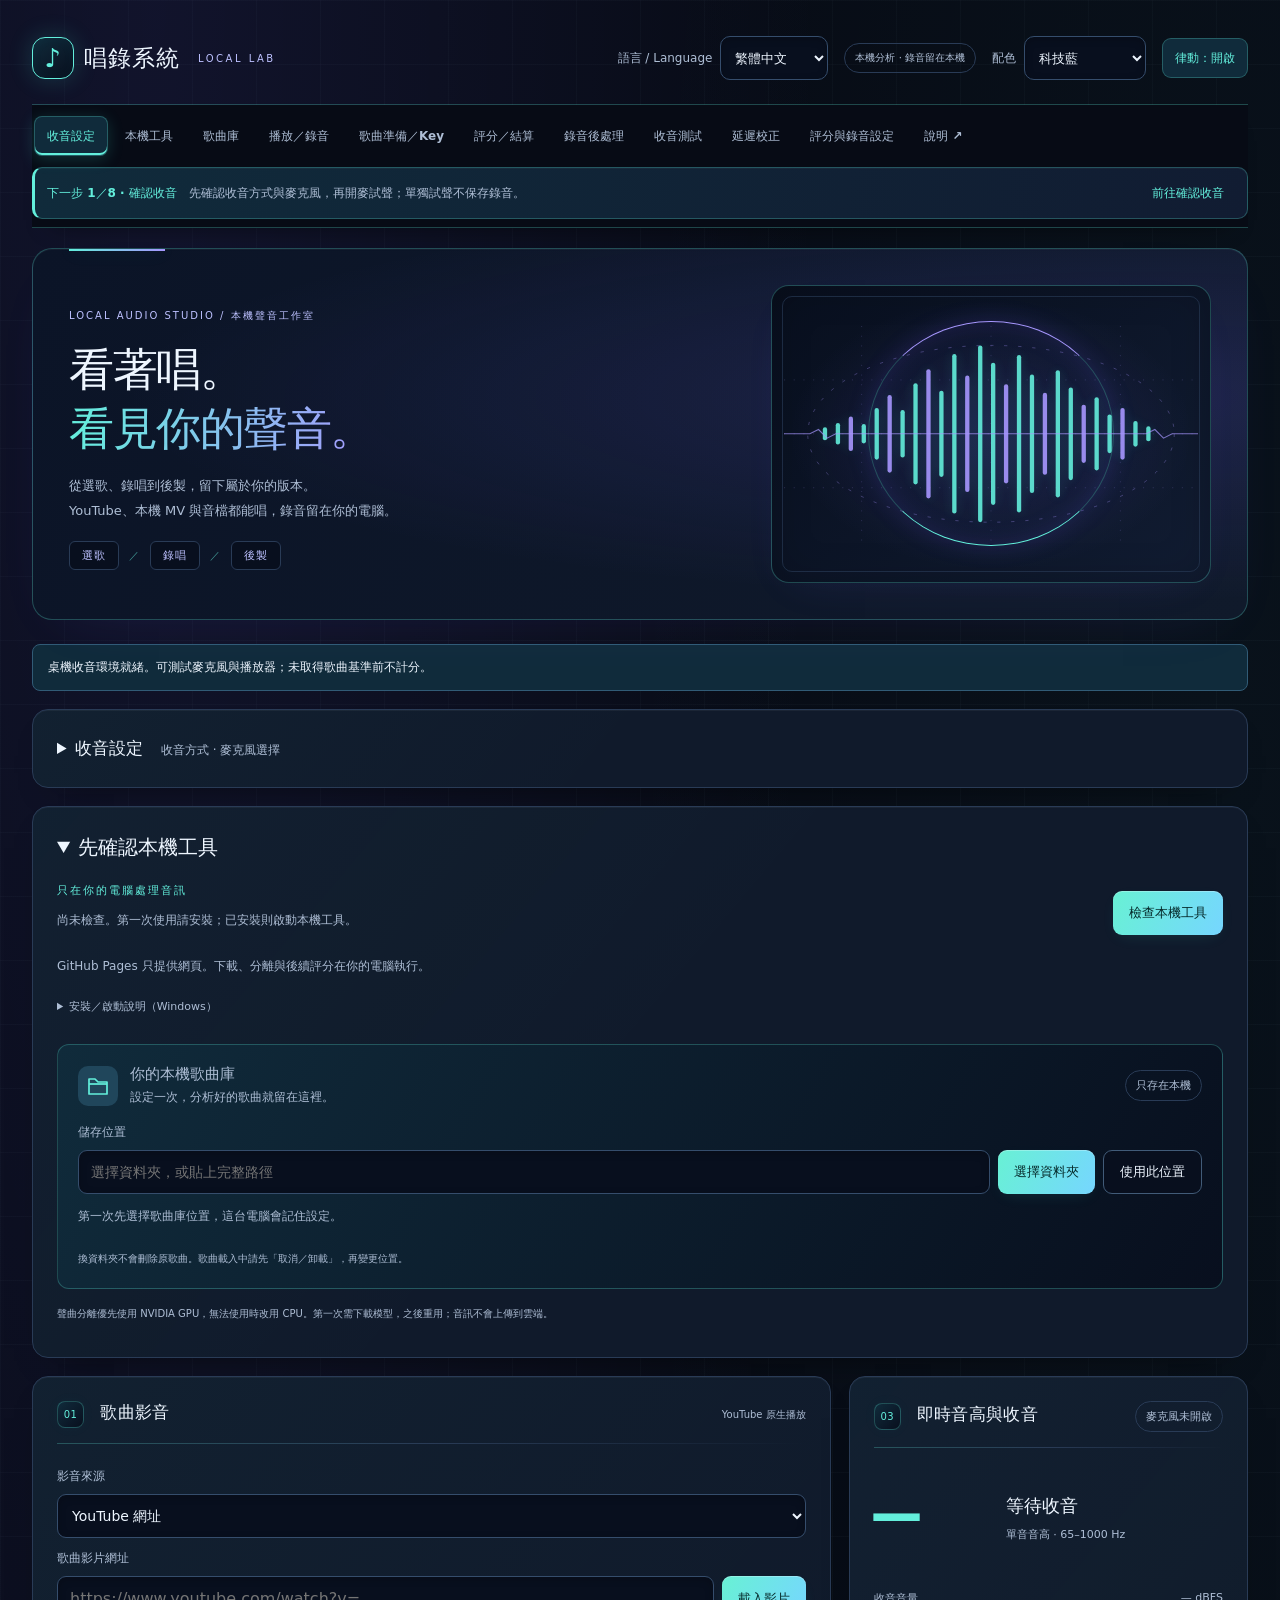
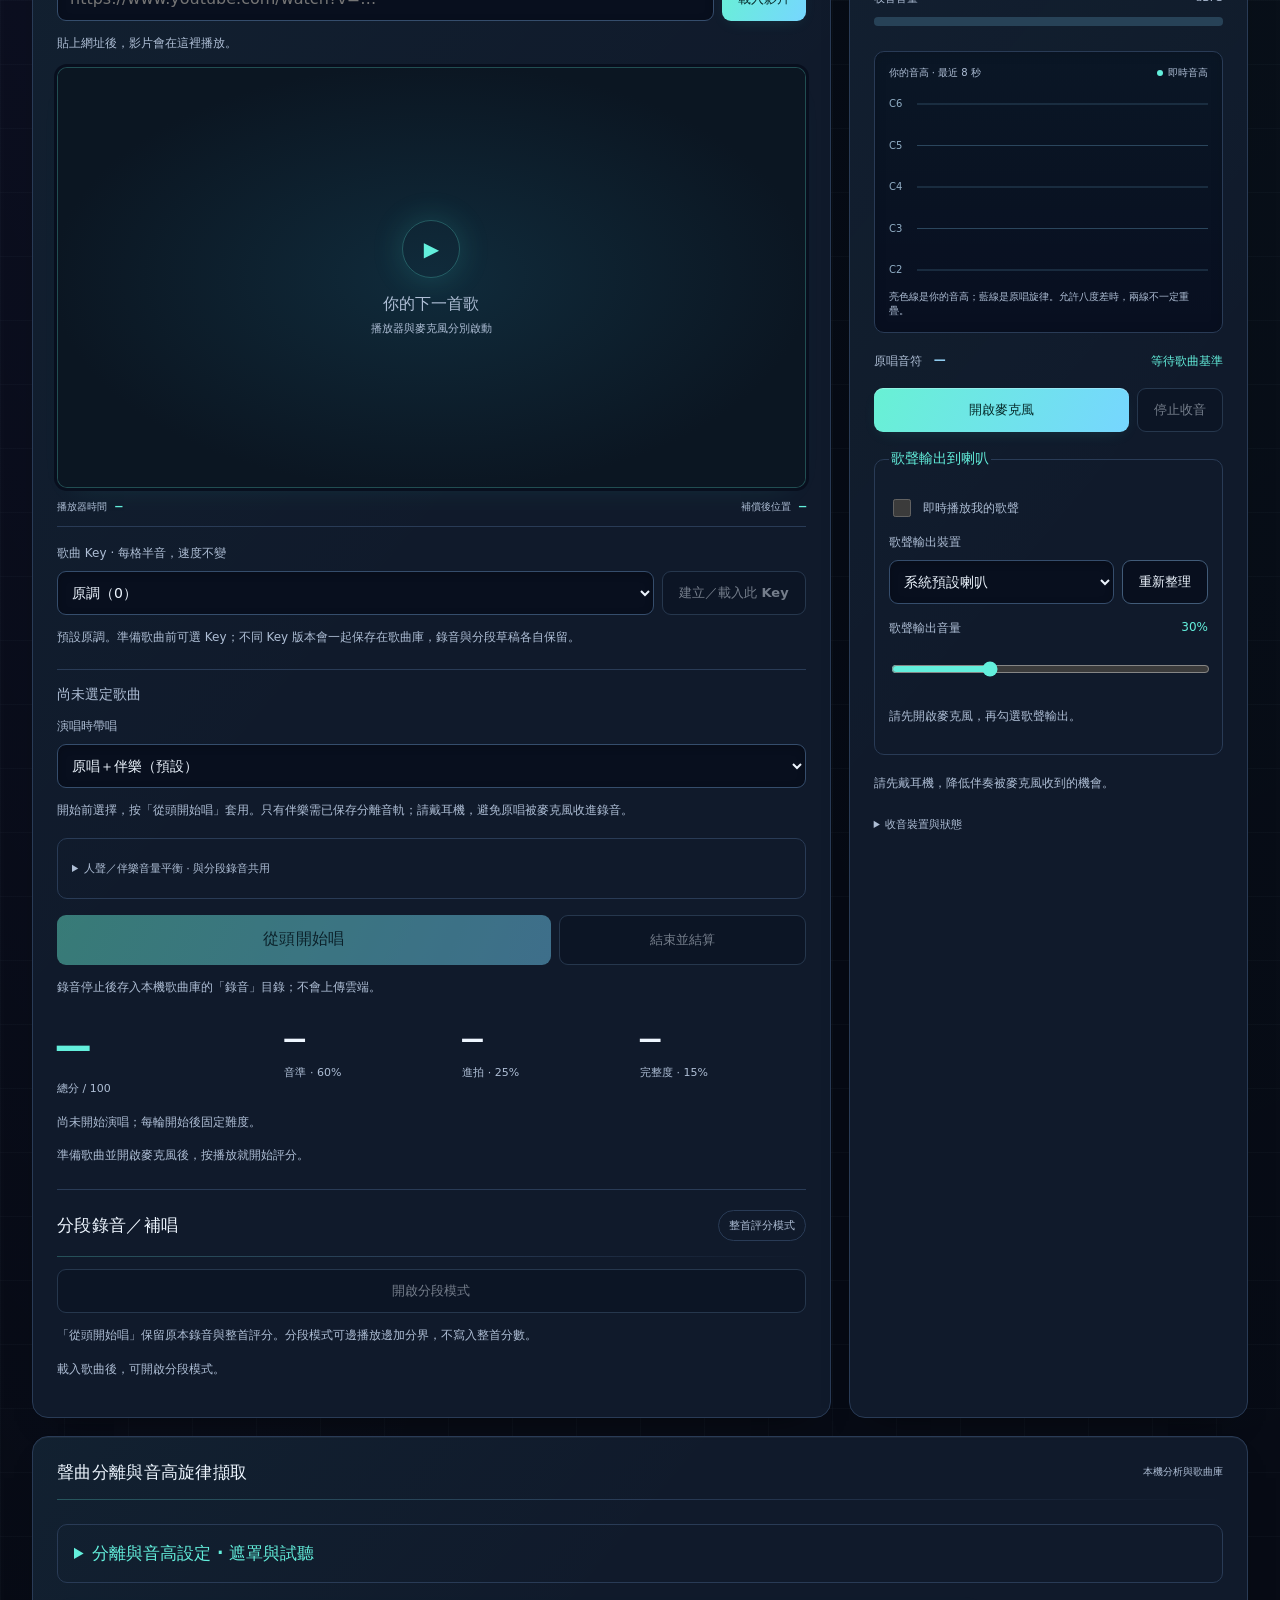
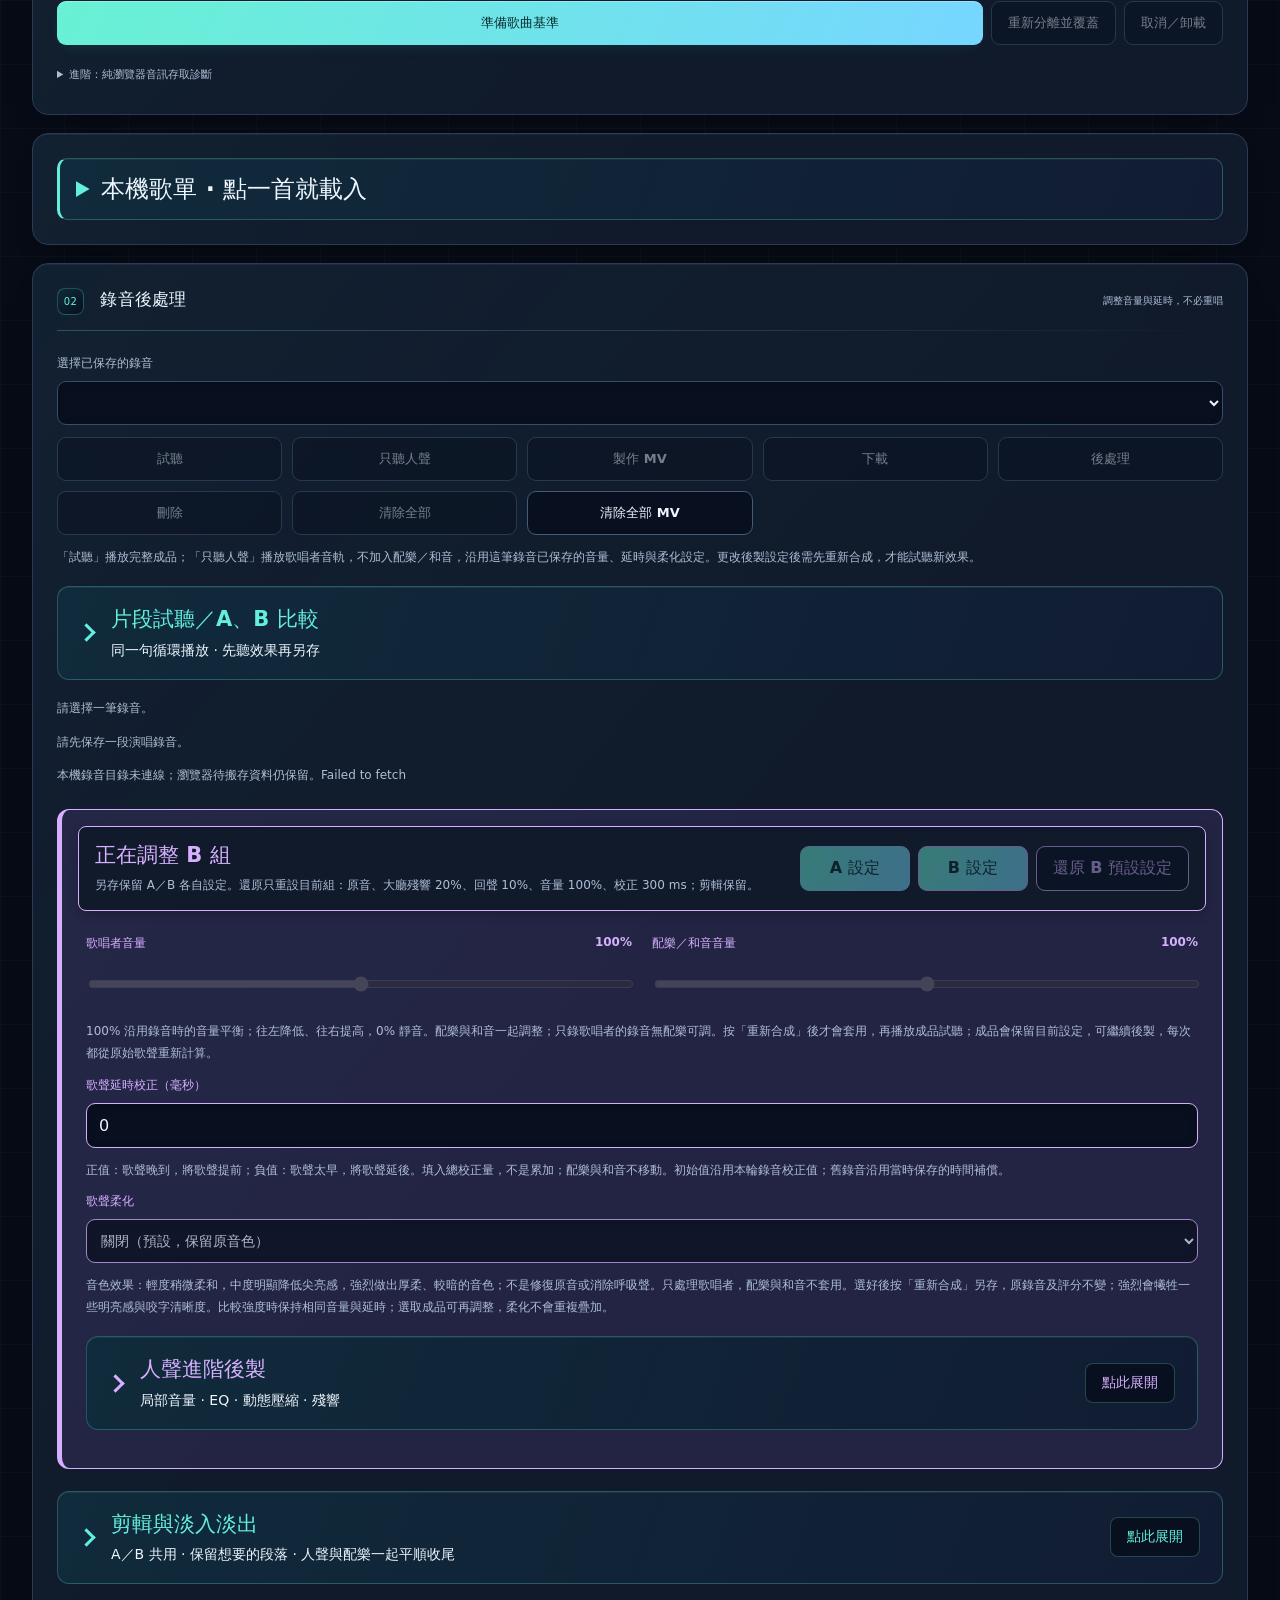
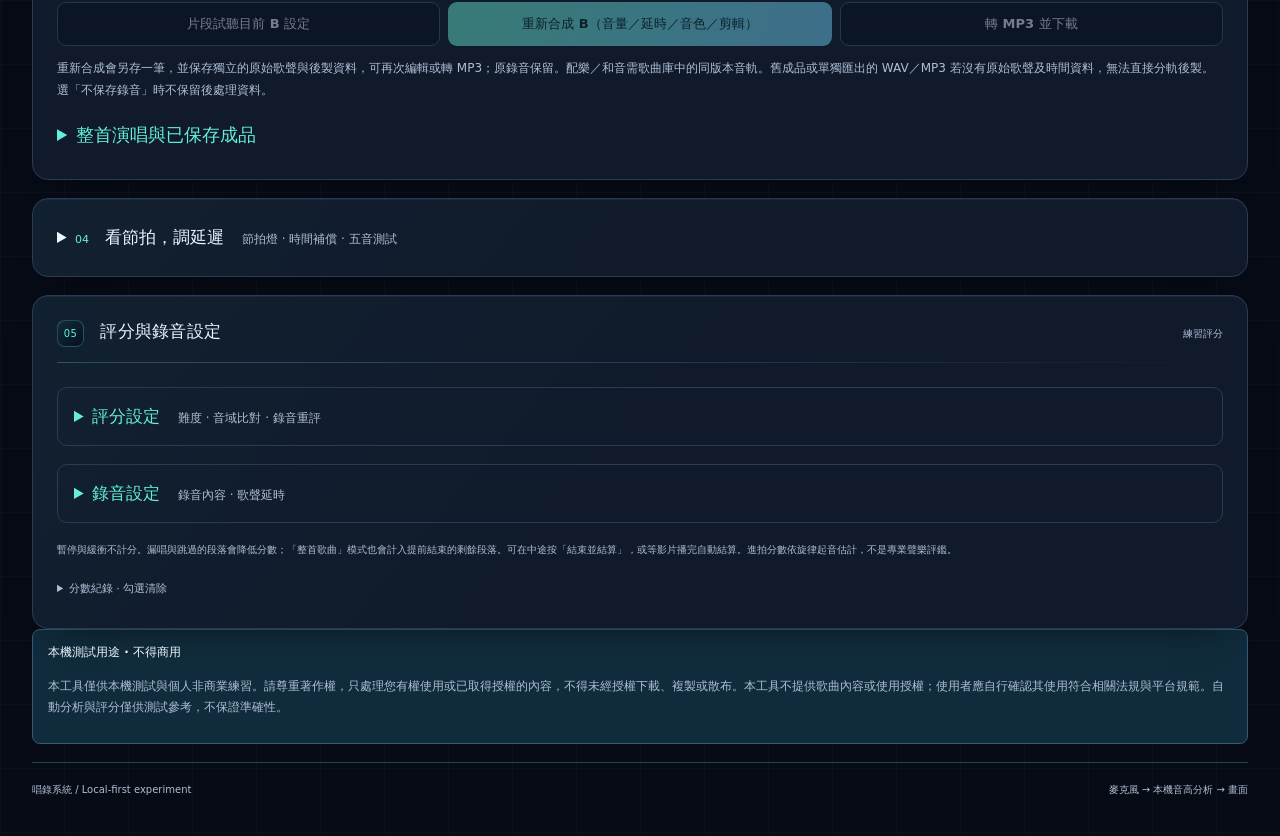
==== commit 8f8a9359: "Remove Voice Lab, MIDI-SAG arrangement lab and legacy SoulX The user asked to remove the two panels " ====
--- a/index.html
+++ b/index.html
@@ -15,7 +15,7 @@
   <nav class="section-nav" aria-label="頁面區段導覽">
     <div class="nav-links">
       <a href="#voice-settings">收音設定</a><a href="#local-section">本機工具</a><a href="#library-panel">歌曲庫</a><a href="#player-section">播放／錄音</a><a href="#prepare-section">歌曲準備／Key</a><a href="#score-section">評分／結算</a><a href="#recording-post">錄音後處理</a>
-      <a href="#voice-section">收音測試</a><a href="#timing-section">延遲校正</a><a href="#recording-section">評分與錄音設定</a><a href="#voicelab-panel">Voice Lab</a><a href="#arrangement-panel">配樂實驗室</a><a data-language-manual href="manual.html" target="_blank" rel="noopener">說明 ↗</a>
+      <a href="#voice-section">收音測試</a><a href="#timing-section">延遲校正</a><a href="#recording-section">評分與錄音設定</a><a data-language-manual href="manual.html" target="_blank" rel="noopener">說明 ↗</a>
     </div>
     <div class="nav-workflow" aria-label="錄唱下一步">
       <p id="workflow-message" role="status"><strong>1／8 確認收音</strong><span>先選收音方式與麥克風，再開麥試聲。</span></p>
@@ -74,7 +74,7 @@
         <p id="local-media-help" class="help">MP4／MOV／MKV／WebM，最多 2 GB、15 分鐘。影片副本保存在歌曲庫的 .local-mv 資料夾，原檔保留，不上傳雲端；必要時自動轉為 MP4。</p>
         <label for="local-media-saved">已匯入的 MV</label><select id="local-media-saved"><option value="">選擇已匯入的 MV</option></select>
         <div class="button-row"><button id="local-media-load" type="button">載入 MV</button><button id="local-media-refresh" type="button" class="secondary">重新整理</button><button id="local-media-cancel" type="button" class="secondary" hidden>取消匯入</button></div>
-        <p id="local-media-status" class="status" role="status">選擇檔案後，可用相同流程準備基準、評分、分段、錄音、升降 Key 與 Voice Lab。</p>
+        <p id="local-media-status" class="status" role="status">選擇檔案後，可用相同流程準備基準、評分、分段、錄音與升降 Key。</p>
       </div>
       <p id="player-status" class="status" role="status">貼上網址後，影片會在這裡播放。</p>
       <div class="video-shell"><div id="video-placeholder"><span>▶</span><p>你的下一首歌</p><small>播放器與麥克風分別啟動</small></div><div id="player"></div><video id="local-video" controls playsinline preload="metadata" crossorigin="anonymous" hidden></video><div id="local-audio-panel" hidden><div class="local-audio-art" aria-hidden="true"><svg viewBox="0 0 384 200" fill="none"><path class="signal-grid" d="M0 50H384M0 100H384M0 150H384M72 0V200M192 0V200M312 0V200"/><ellipse class="signal-orbit" cx="192" cy="100" rx="170" ry="82"/><g class="signal-bars"><rect x="36" y="94.0" width="4" height="12" rx="2"/><rect x="48" y="90.0" width="4" height="20" rx="2"/><rect x="60" y="84.0" width="4" height="32" rx="2"/><rect x="72" y="91.0" width="4" height="18" rx="2"/><rect x="84" y="76.0" width="4" height="48" rx="2"/><rect x="96" y="64.0" width="4" height="72" rx="2"/><rect x="108" y="78.0" width="4" height="44" rx="2"/><rect x="120" y="53.0" width="4" height="94" rx="2"/><rect x="132" y="40.0" width="4" height="120" rx="2"/><rect x="144" y="60.0" width="4" height="80" rx="2"/><rect x="156" y="26.0" width="4" height="148" rx="2"/><rect x="168" y="46.0" width="4" height="108" rx="2"/><rect x="180" y="18.0" width="4" height="164" rx="2"/><rect x="192" y="34.0" width="4" height="132" rx="2"/><rect x="204" y="54.0" width="4" height="92" rx="2"/><rect x="216" y="27.0" width="4" height="146" rx="2"/><rect x="228" y="45.0" width="4" height="110" rx="2"/><rect x="240" y="62.0" width="4" height="76" rx="2"/><rect x="252" y="41.0" width="4" height="118" rx="2"/><rect x="264" y="57.0" width="4" height="86" rx="2"/><rect x="276" y="73.0" width="4" height="54" rx="2"/><rect x="288" y="66.0" width="4" height="68" rx="2"/><rect x="300" y="82.0" width="4" height="36" rx="2"/><rect x="312" y="76.0" width="4" height="48" rx="2"/><rect x="324" y="88.0" width="4" height="24" rx="2"/><rect x="336" y="93.0" width="4" height="14" rx="2"/></g><path class="signal-line" d="M0 100H24L32 96L40 104L48 100H336L344 96L352 104L360 100H384"/></svg></div><p class="eyebrow">LOCAL AUDIO / 本機音檔</p><h3 id="local-audio-title" data-i18n-user></h3><p class="help">預設聲波畫面 · 可整首演唱或分段錄製</p><audio id="local-audio" controls preload="metadata" crossorigin="anonymous" aria-label="本機音檔播放器"></audio></div></div>
@@ -149,7 +149,7 @@
           <label class="check-option"><input id="segment-manual" type="checkbox">手動設定比例＋自動微調</label>
           <p id="segment-balance-help" class="help"></p>
           <div class="recording-levels"><div><label for="segment-voice-level">歌唱者音量 <output id="segment-voice-value">70%</output></label><input id="segment-voice-level" type="range" min="0" max="200" value="70" disabled></div><div><label for="segment-backing-level">配樂／和音音量 <output id="segment-backing-value">30%</output></label><input id="segment-backing-level" type="range" min="0" max="200" value="30" disabled></div></div>
-          <p class="help">單段混音試聽與完整試合都可邊聽邊調音量，播放不中斷。滿意後按「存到錄音後處理」，會套用最新音量，不必重錄。純人聲原檔試聽不套用音量調整。</p>
+          <p class="help">單段試聽與完整試合都先完成混音，再播放音檔。調整音量後會重新混音，完成後接續目前位置播放。滿意後按「存到錄音後處理」，不必重錄。純人聲原檔試聽不套用音量調整。</p>
           </details>
           <details id="segment-versions-panel" open><summary>挑選本段演唱版本</summary>
           <div class="button-row"><button id="segment-refresh" type="button" class="secondary">重新讀取錄音版本</button><button id="segment-save" type="button" class="secondary">保存草稿</button></div>
@@ -215,15 +215,15 @@
         <details id="preparation-advanced" class="post-effects">
           <summary><strong>進階分離設定 · 展開可調整</strong><span id="preparation-summary" class="help"></span></summary>
           <fieldset id="preparation-fields"><legend>準備歌曲時使用</legend>
-          <div class="soulx-grid">
+          <div class="field-grid">
             <label>分析範圍<select id="clip-seconds"><option value="0">完整歌曲（最長 15 分鐘，預設）</option><option value="15">先試前 15 秒</option><option value="30">先試前 30 秒</option><option value="60">先試前 60 秒</option></select></label>
             <label>基準音高擷取<select id="pitch-method"><option value="rmvpe" selected>RMVPE（預設）</option><option value="yin">YIN（原有方式）</option></select></label>
             <label>聲曲分離模型<select id="separation-model"><option value="demucs" selected>Demucs／htdemucs（預設）</option><option value="bs-roformer">BS-RoFormer／Viperx 1297</option><option value="mel-roformer">Mel-Band RoFormer／Kim 人聲</option></select></label>
             <label>處理流程<select id="separation-method"><option value="single" selected>單次分離（預設）</option><option value="residual">伴奏二次分離＋反向相減</option></select></label>
-            <label>分離模式<select id="vocal-mode"><option value="all" selected>人聲／伴奏分離（預設）</option><option value="lead">主唱／和音分離（供主唱換聲）</option></select></label>
+            <label>分離模式<select id="vocal-mode"><option value="all" selected>人聲／伴奏分離（預設）</option><option value="lead">主唱／和音分離（伴樂保留原唱和音）</option></select></label>
           </div>
-          <label><input id="keep-preview" type="checkbox" checked> 保留分離音軌（Voice Lab 與試聽需要）</label>
-          <p class="help">想在 Voice Lab 只換主唱、保留其他聲音，選「主唱／和音分離」並保留音軌，再按「準備歌曲基準」。只有人聲／伴奏的舊歌需要建立這個新版本；已有主唱／和音版本可直接載入。分離模型可能誤判，先試聽主唱與和音確認。</p>
+          <label><input id="keep-preview" type="checkbox" checked> 保留分離音軌（試聽、只有伴樂與錄音合成需要）</label>
+          <p class="help">想在「只有伴樂」時保留原唱的和音，選「主唱／和音分離」並保留音軌，再按「準備歌曲基準」。只有人聲／伴奏的舊歌需要建立這個新版本；已有主唱／和音版本可直接載入。分離模型可能誤判，先試聽主唱與和音確認。</p>
           <button id="preparation-reset" type="button" class="secondary">還原分離預設</button>
           </fieldset>
         </details>
@@ -288,155 +288,17 @@
     <audio id="post-audio" controls hidden></audio>
         <details id="mv-panel" class="post-effects" hidden>
           <summary><strong>翻唱 MV｜歌名・翻唱者・節奏畫面</strong></summary>
-          <p id="mv-source" class="help">使用選取的已保存錄音或 Voice Lab 成品製作 MV。</p>
-          <div class="soulx-grid">
+          <p id="mv-source" class="help">使用選取的已保存錄音製作 MV。</p>
+          <div class="field-grid">
             <div><label for="mv-title">歌名</label><input id="mv-title" type="text" maxlength="60" placeholder="輸入歌名"></div>
             <div><label for="mv-artist">翻唱者</label><input id="mv-artist" type="text" maxlength="50" placeholder="輸入翻唱者名稱"></div>
           </div>
           <p class="help">使用帶入時的成品音檔，保留已保存的音量、效果與剪輯；若剛調整後製設定，請先重新合成並選取新成品。輸出 1080p、30 fps MP4，頻譜隨音樂跳動；支援 1 秒至 10 分鐘。影片另存歌曲庫的「vedio」資料夾。</p>
           <div class="button-row"><button id="mv-generate" type="button" disabled>開始製作翻唱 MV</button><button id="mv-cancel" type="button" class="secondary" disabled>取消製作</button></div>
           <progress id="mv-progress" max="100" value="0" hidden aria-label="翻唱 MV 製作進度"></progress>
-          <p id="mv-status" class="status" role="status">選取已保存錄音後按「製作 MV」，或從 Voice Lab 帶入成品。</p>
+          <p id="mv-status" class="status" role="status">選取已保存錄音後按「製作 MV」。</p>
           <div id="mv-result" hidden><video id="mv-video" controls playsinline preload="metadata" style="width:100%;aspect-ratio:16/9;background:#101d2c;border-radius:12px"></video><button id="mv-download" type="button" class="secondary">下載翻唱 MV（MP4）</button></div>
         </details>
-    <details id="voicelab-panel" class="post-effects soulx-panel">
-      <summary><span class="post-effects-heading"><strong>Voice Lab｜我的音色實驗室</strong><span>歌聲／音色轉換 · 預設關閉 · 與 A／B 分開</span></span><span class="post-effects-toggle"><span class="when-closed">點此展開</span><span class="when-open">收合設定</span></span></summary>
-      <label class="soulx-enable"><input id="voicelab-enable" type="checkbox" autocomplete="off"> 啟用 Voice Lab</label>
-      <p class="help">把原曲原唱或自己的錄音換成已訓練的個人音色。預設我的音色 Ver3、原八度；展開「RVC 進階設定」可調整換聲參數與歌聲半音，配樂保持不變。先試聽短段，滿意後再轉整首並保存。</p>
-      <p id="voicelab-status" class="status" role="status">Voice Lab 已關閉；展開不會載入模型。</p>
-      <details id="voicelab-storage" class="post-effects">
-        <summary><strong>檔案管理／清理暫存與 MV</strong></summary>
-        <p class="help">不需啟用換聲或先載入歌曲。勾選要清理的項目，確認後永久刪除；已保存錄音請到錄音清單管理。</p>
-        <section aria-label="Voice Lab 轉換暫存">
-          <h4>轉換暫存</h4><p id="voicelab-storage-temp-path" class="help"></p>
-          <p class="help">包含舊試聽、轉換中間檔與診斷。正在轉換及本頁目前試聽的暫存會保留；未保存的其他試聽刪除後需重新產生。</p>
-          <div class="button-row"><button id="voicelab-storage-temp-refresh" type="button" class="secondary">重新整理暫存</button><button id="voicelab-storage-temp-all" type="button" class="secondary" disabled>全選可清理項目</button><button id="voicelab-storage-temp-delete" type="button" class="secondary" disabled>清除勾選暫存</button></div>
-          <p id="voicelab-storage-temp-status" role="status" aria-live="polite"></p><div id="voicelab-storage-temp-list" class="storage-list"></div>
-        </section>
-        <section aria-label="已保存翻唱 MV">
-          <h4>已保存 MV</h4><p id="voicelab-storage-mv-path" class="help"></p>
-          <p class="help">列出本工具產生的 MP4，可播放確認後再刪除。刪除影片不會刪除來源音檔。</p>
-          <div class="button-row"><button id="voicelab-storage-mv-refresh" type="button" class="secondary">重新整理 MV</button><button id="voicelab-storage-mv-all" type="button" class="secondary" disabled>全選 MV</button><button id="voicelab-storage-mv-delete" type="button" class="secondary" disabled>刪除勾選 MV</button></div>
-          <p id="voicelab-storage-mv-status" role="status" aria-live="polite"></p><div id="voicelab-storage-mv-list" class="storage-list"></div>
-          <video id="voicelab-storage-mv-video" controls playsinline preload="metadata" hidden style="width:100%;aspect-ratio:16/9;background:#101d2c;border-radius:12px"></video>
-        </section>
-      </details>
-      <section id="voicelab-progress" class="soulx-progress" hidden aria-label="Voice Lab 轉換進度">
-        <div class="soulx-progress-heading"><strong id="voicelab-progress-stage">準備音訊</strong><span id="voicelab-elapsed">已用時間 0:00</span></div>
-        <progress id="voicelab-progress-bar" max="100" aria-labelledby="voicelab-progress-stage" aria-describedby="voicelab-progress-detail"></progress>
-        <p id="voicelab-progress-detail" class="help">正在準備來源人聲與個人音色模型…</p>
-      </section>
-      <div id="voicelab-content" hidden>
-        <label for="voicelab-source">① 待轉換的歌（來源）</label>
-        <select id="voicelab-source" disabled><option value="original">原曲原唱（目前載入歌曲）</option><option value="recording">我的錄音（上方選取的錄音）</option></select>
-        <p class="help">使用已訓練的個人音色模型換聲，不需要再提供參考音檔。先在歌曲庫載入歌曲，或選取自己的錄音。只取分離人聲來轉換，最後配回同一首的伴奏；未分離主唱時，人聲軌可能含和聲。</p>
-        <p id="voicelab-source-info" class="help">請在上方選擇保留原始人聲的錄音。</p>
-        <p id="voicelab-source-routing" class="help" role="status"></p>
-        <p class="help">需要建立主唱版本時，前往<a href="#preparation-advanced">進階分離設定</a>選「主唱／和音分離」，再按「準備歌曲基準」。新版本完成後再回來產生翻唱。</p>
-        <div class="soulx-grid">
-          <div><label for="voicelab-model">② 音色模型</label><select id="voicelab-model" disabled><option value="">請啟用 Voice Lab 讀取本機模型</option></select></div>
-          <div class="soulx-actions"><button id="voicelab-model-refresh" type="button" class="secondary" disabled>自行加入／重新掃描模型</button></div>
-        </div>
-        <p class="help">自行加入：在 <span id="voicelab-model-root">本機模型目錄</span> 新增音色資料夾，放入一個 .pth 與配套 .index，再按「重新掃描模型」。檔名可不同，不需重新訓練或更新網站；模型保留在本機。</p>
-        <p id="voicelab-model-status" class="help" role="status" aria-live="polite"></p>
-        <ul id="voicelab-model-issues" class="help" hidden></ul>
-        <fieldset id="voicelab-fields" disabled>
-          <p id="voicelab-range-info" class="status" role="status"></p>
-          <legend>獨立轉換設定</legend>
-          <div class="soulx-grid">
-            <div><label for="voicelab-start">轉換開始（秒）</label><input id="voicelab-start" type="number" min="0" step="0.01" value="0"></div>
-            <div><label for="voicelab-end">轉換結束（秒）</label><input id="voicelab-end" type="number" min="1" step="0.01" value="20"></div>
-            <div class="soulx-actions"><button id="voicelab-now" type="button" class="secondary">從目前位置取 20 秒</button><button id="voicelab-full" type="button" class="secondary">整首（最多 10 分鐘）</button></div>
-          </div>
-          <p class="help">原曲原唱以歌曲時間為準，不套用麥克風延時；我的錄音則沿用已保存校正。先試 10～20 秒，滿意後按「整首」再產生。變更設定後需重新產生。</p>
-          <div class="soulx-grid" aria-label="Voice Lab 人聲與配樂音量">
-            <div><label for="voicelab-voice-volume">人聲音量 <output id="voicelab-voice-volume-value">100%</output></label><input id="voicelab-voice-volume" type="range" min="0" max="200" step="5" value="100"></div>
-            <div><label for="voicelab-backing-volume">配樂音量 <output id="voicelab-backing-volume-value">100%</output></label><input id="voicelab-backing-volume" type="range" min="0" max="200" step="5" value="100"></div>
-          </div>
-          <p class="help">可先設定人聲／配樂音量。100% 沿用來源音量比例，0% 靜音，最高 200%。生成後也能調整，再按試聽即可，不需重新生成；下載與保存會套用相同音量。</p>
-          <details id="voicelab-advanced" class="post-effects">
-            <summary><strong>RVC 進階設定 · 展開可調整</strong><span id="voicelab-advanced-summary" class="help">RMVPE · 原八度 · 檢索 0.75 · 保護 0.33 · 包絡 1 · 修音關閉</span></summary>
-            <p class="help">預設收合，直接使用原有設定即可。調整後需重新產生翻唱；先用同一段 10～20 秒，每次只改一項比較。</p>
-            <div class="soulx-grid">
-              <div><label for="voicelab-index-rate">音色檢索比例 <output id="voicelab-index-rate-value">0.75</output></label><input id="voicelab-index-rate" type="range" min="0" max="1" step="0.05" value="0.75"><p class="help">預設 0.75。提高會更依賴模型音色索引，太高可能失真。可比較 0.60／0.75／0.90。</p></div>
-              <div><label for="voicelab-protect">子音／氣音保護 <output id="voicelab-protect-value">0.33</output></label><input id="voicelab-protect" type="range" min="0" max="0.5" step="0.01" value="0.33"><p class="help">預設 0.33；越低保護越強，0.5 關閉。咬字或氣音破碎時，可比較 0.33／0.20／0.10。</p></div>
-              <div><label for="voicelab-volume-envelope">音量包絡 <output id="voicelab-volume-envelope-value">1.00</output></label><input id="voicelab-volume-envelope" type="range" min="0" max="1" step="0.05" value="1"><p class="help">預設 1.0，使用換聲後的音量起伏；越接近 0，越跟隨來源人聲的輕重強弱。</p></div>
-              <div><label for="voicelab-f0-method">音高擷取方法</label><select id="voicelab-f0-method"><option value="rmvpe">RMVPE（預設）</option><option value="fcpe">FCPE</option><option value="crepe">CREPE</option></select><p class="help">影響音高辨識。先保留 RMVPE；高低音辨識不穩時，再以同一片段比較其他方法。</p></div>
-              <div><label class="check-option"><input id="voicelab-autotune" type="checkbox" autocomplete="off"> 啟用自動修音（預設關閉）</label><label for="voicelab-autotune-strength">修音強度 <output id="voicelab-autotune-strength-value">100%</output></label><input id="voicelab-autotune-strength" type="range" min="0" max="1" step="0.05" value="1" disabled><p class="help">將音高拉近半音音階；強度越高影響越大，也可能改變滑音與唱腔。</p></div>
-            </div>
-          <div class="soulx-grid">
-            <section class="soulx-pitch" aria-labelledby="voicelab-pitch-heading">
-              <strong id="voicelab-pitch-heading">歌聲移調 · 半音／八度</strong><output id="voicelab-pitch-value">原八度（預設）</output>
-              <div class="button-row" role="group" aria-label="八度快捷設定"><button id="voicelab-pitch-down" data-voicelab-pitch="-12" type="button" class="secondary" aria-pressed="false">降低八度 −12</button><button id="voicelab-pitch-original" data-voicelab-pitch="0" type="button" class="secondary" aria-pressed="true">原八度（預設）</button><button id="voicelab-pitch-up" data-voicelab-pitch="12" type="button" class="secondary" aria-pressed="false">提高八度 +12</button></div>
-              <label for="voicelab-pitch">半音微調（−12～+12，每次 1 半音）</label><input id="voicelab-pitch" type="number" min="-12" max="12" step="1" value="0">
-              <p id="voicelab-pitch-help" class="help">只調整換聲後的歌聲，配樂的 Key 與速度不變。預設 0；±12 為升降一個八度。修改後需重新產生；先用 AI 100% 比較，混入原聲可能聽到不同音高。</p>
-            </section>
-          </div>
-          </details>
-          <div class="button-row"><button id="voicelab-generate" type="button">產生 Voice Lab 試聽</button><button id="voicelab-reset" type="button" class="secondary">設定回預設</button></div>
-        </fieldset>
-        <button id="voicelab-cancel" type="button" class="secondary" disabled>取消生成</button>
-        <section id="voicelab-result" hidden aria-label="Voice Lab 獨立試聽結果">
-          <p id="voicelab-result-info" class="help"></p>
-          <div class="soulx-grid">
-            <div><label for="voicelab-blend">AI 混合比例 <output id="voicelab-blend-value">100%</output></label><input id="voicelab-blend" type="range" min="0" max="100" step="5" value="100"><p class="help">0% 原聲，100% AI；中間值混合兩者，可能有疊音感。這是試聽混音，不需重新生成。</p></div>
-<div><label><input id="voicelab-backing" type="checkbox" checked> 加入配樂</label><label for="voicelab-backing-choice">搭配的配樂</label><select id="voicelab-backing-choice"><option value="">錄音原配樂</option></select><button id="voicelab-backing-refresh" class="secondary" type="button">重新整理已保存配樂</button><label><input id="voicelab-match" type="checkbox" checked> 人聲音量匹配</label><label><input id="voicelab-loop" type="checkbox" checked> 循環試聽</label><p class="help">可選同一首歌的已保存新配樂，不必重新生成歌聲。片段配樂需涵蓋本次歌聲範圍。</p></div>
-            <div class="soulx-actions"><button id="voicelab-listen-original" type="button" class="secondary" aria-pressed="false">▶ 原聲</button><button id="voicelab-listen-ai" type="button" aria-pressed="false">▶ Voice Lab</button></div>
-          </div>
-          <audio id="voicelab-audio" controls></audio>
-          <p id="voicelab-listen-status" class="help" role="status"></p>
-          <div class="button-row"><button id="voicelab-save" type="button">儲存到已保存錄音</button><button id="voicelab-download" type="button" class="secondary">下載 Voice Lab 試聽 WAV</button><button id="voicelab-mv" type="button">產生翻唱 MV</button></div>
-          <p class="help">保存已生成範圍及目前 AI 混合／配樂設定，另存新錄音與獨立人聲，可繼續後製。要轉完整錄音，先按「整首」再產生；只改範圍不會補轉。片段會在名稱標明秒數。</p>
-        </section>
-
-      </div>
-    </details>
-    <details id="arrangement-panel" class="post-effects arrangement-panel">
-      <summary><span class="post-effects-heading"><strong>MIDI-SAG 配樂編曲實驗室</strong><span>依原唱旋律編曲 · 預設關閉 · 原唱搭配試聽</span></span></summary>
-      <label><input id="arrangement-enable" type="checkbox" autocomplete="off"> 啟用本機配樂編曲（預設關閉）</label>
-      <p id="arrangement-status" role="status">先載入歌曲庫中的歌曲，再啟用。</p>
-      <div id="arrangement-content" hidden>
-        <p id="arrangement-source"></p>
-        <p class="help">分析已分離原唱的旋律與拍點，再安排和弦、生成新伴奏；原唱保留原音與時間位置。整首採分段延續，仍需試聽和聲、拍點與銜接是否適合。</p>
-        <p id="arrangement-model-state" role="status">正在等待本機模型狀態。</p>
-        <fieldset id="arrangement-fields" disabled><legend>編曲設定</legend>
-          <h4>和聲設定</h4>
-          <div class="soulx-grid">
-            <label>和弦類型<select id="arrangement-chordStyle"></select></label>
-            <label>和弦變化<select id="arrangement-chordsPerBar"><option value="1">每小節一次（推薦）</option><option value="2">每半小節一次</option></select><span class="help">半小節模式會安排更密集的和弦變化；不代表每次一定換成不同和弦。</span></label>
-            <label>歌曲調性<select id="arrangement-key"></select><span class="help">自動分析可能判錯，聽到和聲不合時可手動指定；不會改變原唱音高。</span></label>
-          </div>
-          <h4>音色與曲風方向</h4><p class="help">以下會轉成模型的文字提示；樂器與氣氛是生成方向，不是可獨立開關的樂器音軌。</p>
-          <div class="soulx-grid"><label>推薦組合<select id="arrangement-preset"></select></label><label>曲風<select id="arrangement-style"></select></label><label>氣氛<select id="arrangement-mood"></select></label></div>
-          <p>自選樂器（1～8 種）</p><div id="arrangement-instruments" class="arrangement-instruments"></div>
-          <div class="soulx-grid">
-            <label>豐富程度<select id="arrangement-density"><option value="light">簡潔，留給歌聲空間</option><option value="balanced">適中</option><option value="rich">豐富多層</option></select></label>
-            <label>隨機種子<input id="arrangement-seed" type="number" min="0" max="2147483647" value="20261004"><button id="arrangement-random" type="button" class="secondary">換一個種子</button></label>
-          </div>
-          <h4>生成範圍</h4><div class="soulx-grid">
-            <label>開始（歌曲秒數）<input id="arrangement-start" type="number" min="0" step="0.01" value="0"></label>
-            <label>結束（歌曲秒數）<input id="arrangement-end" type="number" min="1" step="0.01" value="30"></label>
-            <div class="arrangement-stack"><button id="arrangement-full" type="button" class="secondary">整首（最多 10 分鐘）</button><button id="arrangement-clip" type="button" class="secondary">從試聽位置取 30 秒</button></div>
-          </div>
-          <details><summary>段落設定（選填）</summary>
-            <p class="help">留白時沿用同一編曲方向分段延續，不會自動辨識主副歌。指定段落可讓模型知道何時進入副歌或間奏；較長段落會自動拆成連續小段。</p>
-            <label>每行填「歌曲秒數 段落代碼」<textarea id="arrangement-sections" rows="5" placeholder="0 intro&#10;20 verse&#10;55 chorus"></textarea></label>
-            <p class="help">intro 前奏 · verse 主歌 · chorus 副歌 · inst 間奏 · bridge 橋段 · outro 尾奏 · break 過門 · solo 獨奏。秒數以整首歌曲為準。</p>
-          </details>
-          <button id="arrangement-generate" type="button" disabled>產生 MIDI-SAG 配樂</button>
-        </fieldset>
-        <div id="arrangement-progress" hidden><p id="arrangement-progress-label"></p><progress id="arrangement-progress-bar" max="100"></progress><span id="arrangement-elapsed"></span></div>
-        <button id="arrangement-cancel" type="button" class="secondary" disabled>取消生成</button>
-        <section id="arrangement-result" hidden>
-          <p id="arrangement-result-info"></p>
-          <div class="soulx-grid"><label>試聽內容<select id="arrangement-listen-mode"><option value="mix">原唱＋配樂</option><option value="solo">只聽配樂</option></select></label><label><input id="arrangement-match" type="checkbox" checked> 新舊配樂音量匹配</label><label><input id="arrangement-loop" type="checkbox"> 循環試聽</label></div>
-          <div class="arrangement-switch"><button id="arrangement-listen-original" type="button" class="secondary" aria-pressed="false">▶ 原配樂</button><button id="arrangement-listen-new" type="button" class="secondary" aria-pressed="false">▶ 新配樂</button></div>
-          <audio id="arrangement-audio" controls preload="metadata"></audio><p id="arrangement-listen-status" role="status">同位置切換比較。</p>
-          <div class="arrangement-switch"><button id="arrangement-save" type="button">保存配樂到本機配樂庫</button><button id="arrangement-download" type="button" class="secondary">下載新配樂試聽 WAV</button></div>
-        </section>
-        <fieldset><legend>已保存配樂</legend><label>全部已保存配樂<select id="arrangement-library" aria-describedby="arrangement-library-relation"></select></label><p id="arrangement-library-relation" role="status"></p><div class="arrangement-switch"><button id="arrangement-refresh" type="button" class="secondary">重新整理</button><button id="arrangement-load" type="button" class="secondary">載入並試聽</button><button id="arrangement-delete" type="button" class="secondary" disabled>刪除選取配樂</button></div><p id="arrangement-library-path" class="help">保存後可到 Voice Lab「搭配的配樂」選用，與歌聲一起另存錄音。</p></fieldset>
-      </div>
-    </details>
 
     <details id="post-audition-panel" class="post-effects"><summary><span class="post-effects-heading"><strong>片段試聽／A、B 比較</strong><span>同一句循環播放 · 先聽效果再另存</span></span></summary>
       <div class="audition-transport" role="group" aria-label="切換比較版本"><button id="post-audition-a-play" type="button" aria-pressed="false" disabled>▶ 試聽 A</button><button id="post-audition-b-play" type="button" aria-pressed="false" disabled>▶ 試聽 B</button><button id="post-audition-stop" type="button" class="secondary" disabled>停止比較</button></div>
@@ -469,7 +331,7 @@
     <p id="post-status" class="status" role="status">請選擇一筆錄音。</p>
     <p id="post-info" class="help"></p><p id="recording-storage-status" class="help" role="status">連接本機錄音目錄中…</p>
     <div id="post-ab-editor" class="audition-slot-b" data-slot="b" aria-labelledby="post-ab-editor-heading">
-      <div class="ab-editor-heading"><div><h3 id="post-ab-editor-heading">正在調整 B 組</h3><p class="help">另存保留 A／B 各自設定。還原只重設目前組：原音、大廳殘響 20%、回聲 10%、音量 100%、校正 300 ms（AI 換聲成品為 0）；剪輯保留。</p></div><div class="ab-editor-switch" role="group" aria-label="切換正在編輯的設定"><button id="post-audition-a-edit" class="audition-slot-a" type="button" aria-pressed="false" disabled>A 設定</button><button id="post-audition-b-edit" class="audition-slot-b" type="button" aria-pressed="true" disabled>B 設定</button><button id="post-audition-reset" class="secondary" type="button" disabled title="還原目前組別的系統預設音量、延時與效果；另一組、剪輯與已保存錄音保留">還原 B 預設設定</button></div></div>
+      <div class="ab-editor-heading"><div><h3 id="post-ab-editor-heading">正在調整 B 組</h3><p class="help">另存保留 A／B 各自設定。還原只重設目前組：原音、大廳殘響 20%、回聲 10%、音量 100%、校正 300 ms；剪輯保留。</p></div><div class="ab-editor-switch" role="group" aria-label="切換正在編輯的設定"><button id="post-audition-a-edit" class="audition-slot-a" type="button" aria-pressed="false" disabled>A 設定</button><button id="post-audition-b-edit" class="audition-slot-b" type="button" aria-pressed="true" disabled>B 設定</button><button id="post-audition-reset" class="secondary" type="button" disabled title="還原目前組別的系統預設音量、延時與效果；另一組、剪輯與已保存錄音保留">還原 B 預設設定</button></div></div>
     <div class="recording-levels">
       <div><label for="post-voice-level">歌唱者音量 <output id="post-voice-value" for="post-voice-level">100%</output></label><input id="post-voice-level" type="range" min="0" max="200" step="5" value="100" disabled aria-describedby="post-volume-help"></div>
       <div><label for="post-backing-level">配樂／和音音量 <output id="post-backing-value" for="post-backing-level">100%</output></label><input id="post-backing-level" type="range" min="0" max="200" step="5" value="100" disabled aria-describedby="post-volume-help"></div>
--- a/style.css
+++ b/style.css
@@ -211,53 +211,12 @@
 .post-scene-card,.post-emotion-card{padding:18px 20px;margin:18px 0 24px;border:1px solid var(--slot-color);border-radius:10px;background:var(--slot-tint)}.post-scene-card>label,.post-emotion-card>label{font-size:18px;font-weight:700;margin-top:0}#post-scene-status,#post-emotion-status{font-weight:700;color:var(--slot-color);line-height:1.8}
 .ab-editor-heading{display:flex;align-items:center;justify-content:space-between;gap:24px;margin-bottom:24px;padding-bottom:16px;border-bottom:1px solid var(--slot-color)}.ab-editor-heading h3{font-size:21px;margin:0}.ab-editor-heading .help{margin:6px 0 0}.ab-editor-switch{display:flex;gap:8px}.ab-editor-switch button{min-width:110px;border:1px solid var(--slot-color);background:transparent;color:var(--slot-color);font-size:16px}.ab-editor-switch button[aria-pressed=true]{background:var(--slot-color);color:#17222b}
 
-#post-ab-editor .ab-editor-heading{position:sticky;top:76px;z-index:10;background:var(--card);padding:14px 16px;margin:-4px -8px 24px;border:1px solid var(--slot-color);border-radius:8px;box-shadow:0 4px 12px #0003}
+#post-ab-editor .ab-editor-heading{position:sticky;top:var(--nav-offset,88px);z-index:10;background:var(--card);padding:14px 16px;margin:-4px -8px 24px;border:1px solid var(--slot-color);border-radius:8px;box-shadow:0 4px 12px #0003}
 #post-ab-editor input,#post-ab-editor select,#post-ab-editor button{scroll-margin-top:190px}
 
 .audition-differences{margin:20px 0 26px;padding:18px 20px;border:1px solid var(--line);border-radius:12px;background:var(--input-bg)}.difference-heading{display:flex;align-items:baseline;gap:18px;justify-content:space-between;margin-bottom:12px}.post-effects .difference-heading h3{margin:0;font-size:17px;color:var(--text)}.difference-heading [role=status]{font-size:13px;color:var(--soft)}.audition-differences table{width:100%;border-collapse:collapse;table-layout:fixed;font-size:14px}.audition-differences table[hidden]{display:none}.audition-differences th,.audition-differences td{padding:10px 14px;text-align:left;border-bottom:1px solid var(--line);font-variant-numeric:tabular-nums;overflow-wrap:anywhere}.audition-differences th:first-child{width:46%;font-weight:500}.audition-differences thead th{font-weight:700}.audition-differences .audition-slot-a,.audition-differences .audition-slot-b{color:var(--slot-color);background:var(--slot-tint);font-weight:650}.audition-differences .help{margin-bottom:0}
-:root { --soulx-accent: #81ded1; }
-.soulx-panel { margin: 1.2rem 0; border-color: var(--soulx-accent) !important; background: #172d2c; }
-.soulx-panel > summary strong, .soulx-panel output { color: var(--soulx-accent); }
-.soulx-panel .soulx-enable { display: flex; align-items: center; gap: .6rem; margin: 1.2rem 0; font-weight: 700; }
-.soulx-panel input[type=checkbox] { width: auto; accent-color: var(--soulx-accent); }
-.soulx-panel input[type=range] { accent-color: var(--soulx-accent); }
-.soulx-panel fieldset { margin: 1rem 0; min-width: 0; }
-.soulx-grid { display: grid; grid-template-columns: repeat(3,minmax(0,1fr)); gap: 1.2rem; margin: 1rem 0; }
-.arrangement-panel{margin:1.2rem 0;background:#233022;border-color:#b7d991!important;font-size:14px;color:#e4ecd8}
-.arrangement-panel>label,.arrangement-panel>p{margin:20px}.arrangement-panel #arrangement-content{padding:0 20px 20px}
-.arrangement-panel>summary strong,.arrangement-panel output{color:#c5e6a1}.arrangement-panel .help{font-size:12px;line-height:1.8}
-.arrangement-panel input[type=checkbox]{width:auto;accent-color:#b7d991}.arrangement-panel input[type=range]{accent-color:#b7d991}
-.arrangement-panel fieldset{margin:20px 0;min-width:0}.arrangement-panel [hidden]{display:none!important}
-.arrangement-instruments{display:flex;flex-wrap:wrap;gap:12px 24px}.arrangement-instruments label{display:flex;align-items:center;gap:8px}
-.arrangement-switch{display:flex;gap:12px;margin:16px 0}.arrangement-switch button{flex:1}.arrangement-stack{display:grid;gap:10px;align-content:center}
-.arrangement-panel audio,.arrangement-panel progress{width:100%;margin:12px 0}.arrangement-panel button:not(.secondary){background:#b7d991;color:#1c2d14}
-.arrangement-panel button[aria-pressed=true]{background:#b7d991;color:#1c2d14;outline:2px solid #e2ffc2;outline-offset:2px}
-#arrangement-library[data-relation=match],#arrangement-library option[data-relation=match]{background:#344d25;color:#e1ffb9;border-color:#b7d991;font-weight:700}
-#arrangement-library[data-relation=related],#arrangement-library option[data-relation=related]{background:#433820;color:#ffe1a2;border-color:#d7b368}
-#arrangement-library[data-relation=other],#arrangement-library option[data-relation=other]{background:#252923;color:#b9c0b3;border-color:#626c58}
-#arrangement-library-relation{margin:12px 0;padding:12px 16px;border-left:4px solid #77806e;background:#293026;color:#cbd3c2;line-height:1.65}
-#arrangement-library-relation[data-relation=match]{border-color:#b7d991;background:#344d25;color:#e1ffb9}
-#arrangement-library-relation[data-relation=related]{border-color:#d7b368;background:#433820;color:#ffe1a2}
-#arrangement-library-relation[data-relation=other]{border-color:#626c58;background:#252923;color:#b9c0b3}
-.soulx-grid label { display: block; margin: .5rem 0; }
-.soulx-actions { display: flex; flex-direction: column; justify-content: center; gap: .6rem; }
-.soulx-panel button:not(.secondary) { background: var(--soulx-accent); color: #102726; }
-.soulx-panel button[aria-pressed=true] { outline: 3px solid var(--soulx-accent); outline-offset: 2px; }
-.soulx-panel [hidden] { display: none !important; }
-.soulx-panel audio { width: 100%; margin: .8rem 0; }
-.soulx-panel { font-size: 14px; }
-.soulx-panel > .soulx-enable, .soulx-panel > .help, .soulx-panel > .status { margin-left: 20px; margin-right: 20px; }
-.soulx-panel #voicelab-content { padding: 0 20px 20px; }
-.soulx-panel .help { font-size: 12px; line-height: 1.75; }
-.soulx-progress { margin: 16px 20px; padding: 16px 20px; border: 1px solid var(--soulx-accent); border-radius: 10px; background: #102322; }
-.soulx-progress-heading { display: flex; justify-content: space-between; gap: 20px; color: var(--soulx-accent); }
-.soulx-progress progress { display: block; width: 100%; height: 18px; margin-top: 14px; accent-color: var(--soulx-accent); }
-.soulx-progress .help { margin-bottom: 0; }
-.soulx-pitch { grid-column: 1 / -1; padding: 18px; border: 1px solid var(--soulx-accent); border-radius: 10px; background: #102322; }
-.soulx-pitch > output { display: inline-block; margin-left: 20px; font-weight: 700; }
-.soulx-pitch .button-row { margin: 14px 0; }
-.soulx-pitch input[type=number] { max-width: 180px; }
-.soulx-pitch button[aria-pressed=true] { background: var(--soulx-accent); color: #102726; }
+.field-grid { display: grid; grid-template-columns: repeat(3,minmax(0,1fr)); gap: 1.2rem; margin: 1rem 0; }
+.field-grid label { display: block; margin: .5rem 0; }
 .post-repair-panel { border: 1px solid currentColor; border-radius: 12px; padding: 18px 20px; margin: 18px 0 24px; }
 .post-repair-panel > summary { cursor: pointer; padding: 8px 0; }
 .post-repair-panel > summary strong { font-size: 19px; margin-right: 20px; }
@@ -271,7 +230,6 @@
 .song-pending-badge[hidden]{display:none}
 .song-key-group summary>.song-pending-badge{margin:0 0 0 10px}
 #preparation-fields>label{display:flex;align-items:center;gap:8px}#keep-preview{width:auto;margin:0;accent-color:var(--accent)}
-.storage-list{max-height:340px;overflow:auto;margin:12px 0}.storage-entry{display:flex;align-items:center;gap:12px;padding:10px 0;border-bottom:1px solid var(--line)}.storage-entry label{display:flex;align-items:flex-start;gap:10px;flex:1;min-width:0;overflow-wrap:anywhere}.storage-entry input[type=checkbox]{width:auto;flex-shrink:0}.storage-entry button{flex-shrink:0}#voicelab-storage section+section{border-top:1px solid var(--line);margin-top:24px;padding-top:12px}#voicelab-storage .help{overflow-wrap:anywhere}
 
 .video-shell #local-video { width:100%; height:100%; object-fit:contain; background:#000; }
 #source-kind { margin-bottom:12px; }
@@ -460,11 +418,6 @@
 .song-choice.has-pending-review[aria-current=true]{background:linear-gradient(110deg,var(--studio-selected),var(--input-bg))}
 .post-effects>summary{background:linear-gradient(110deg,var(--notice-bg),var(--signal-surface));border-color:var(--studio-edge);border-radius:12px}
 .post-effects-toggle{background:var(--input-bg);color:var(--accent);border:1px solid var(--studio-edge)}
-.soulx-panel,.arrangement-panel{background:var(--input-bg);color:var(--text)}
-.soulx-panel{--soulx-accent:var(--accent)}
-.arrangement-panel{border-color:var(--signal-secondary)!important}
-.arrangement-panel>summary strong,.arrangement-panel output{color:var(--signal-secondary)}
-.soulx-progress,.soulx-pitch{background:var(--notice-bg)}
 audio{border-radius:10px;max-width:100%}
 footer{border-color:var(--studio-edge)}
 
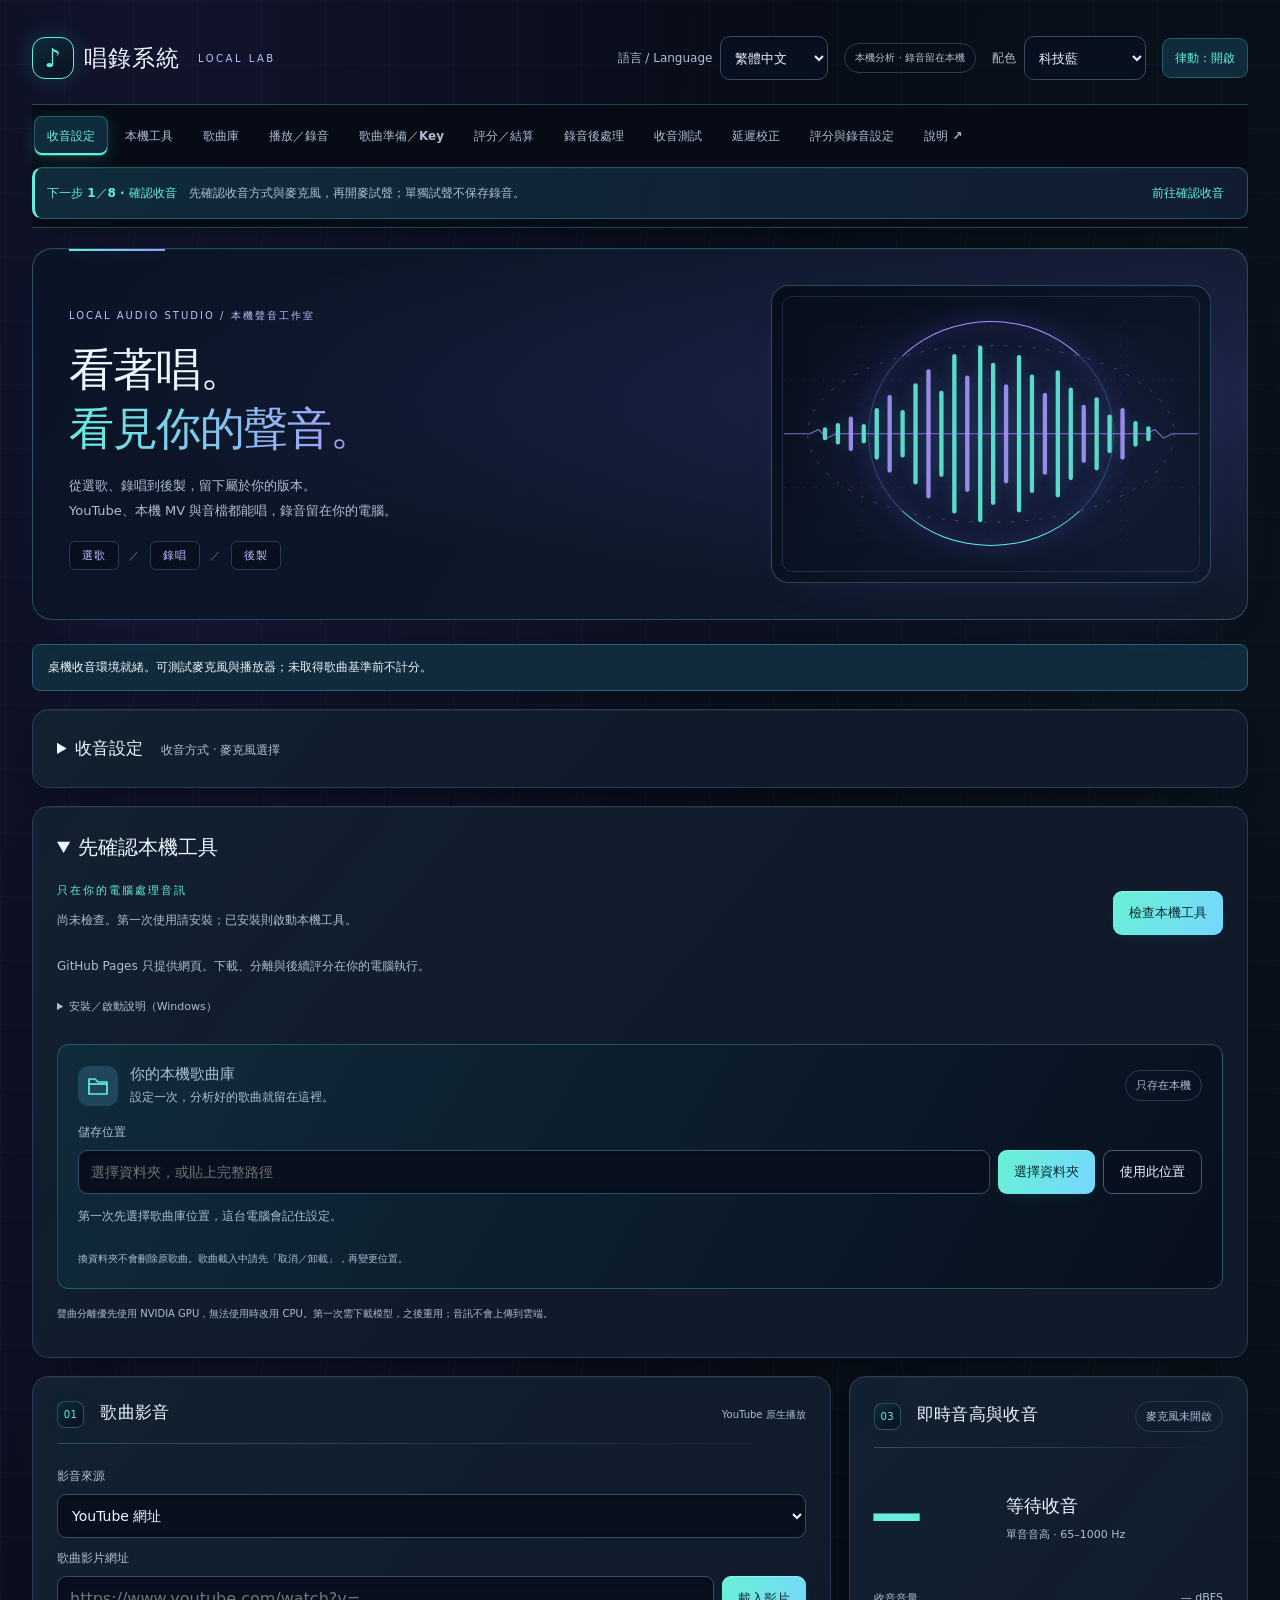
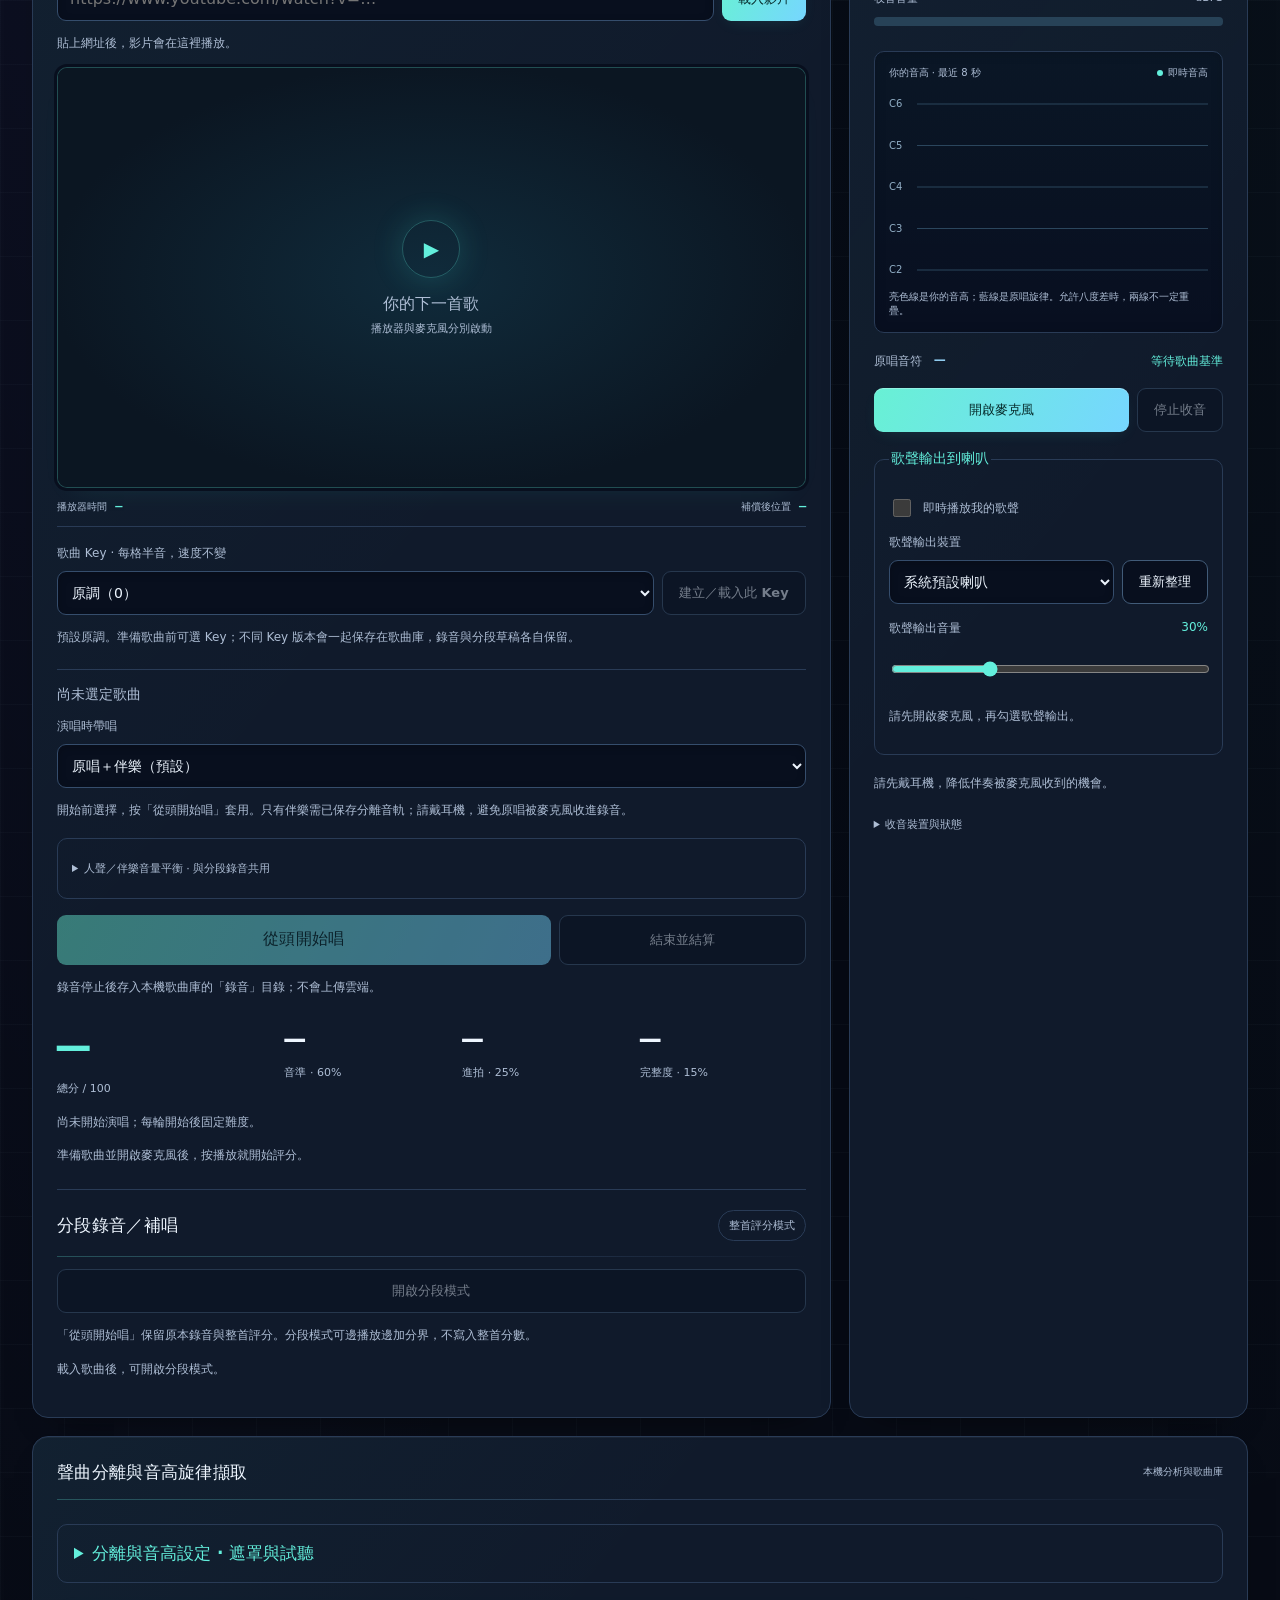
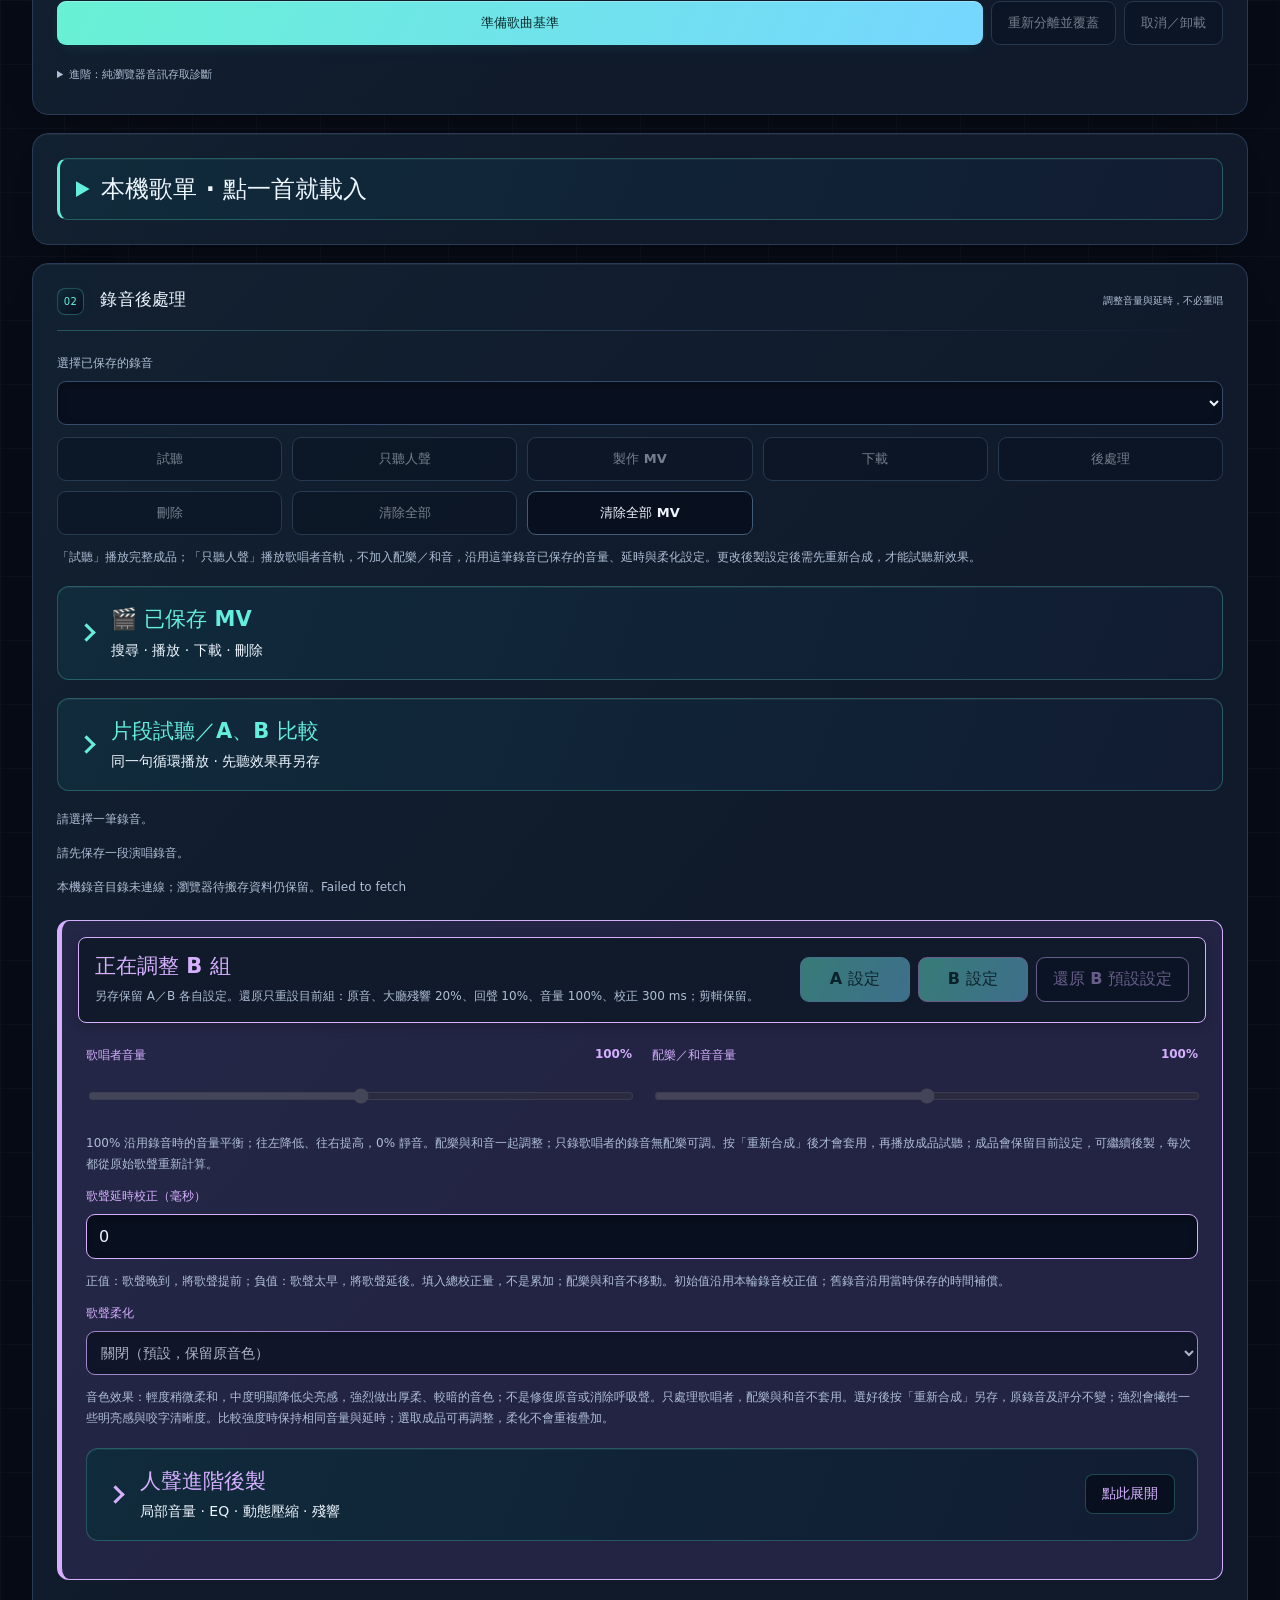
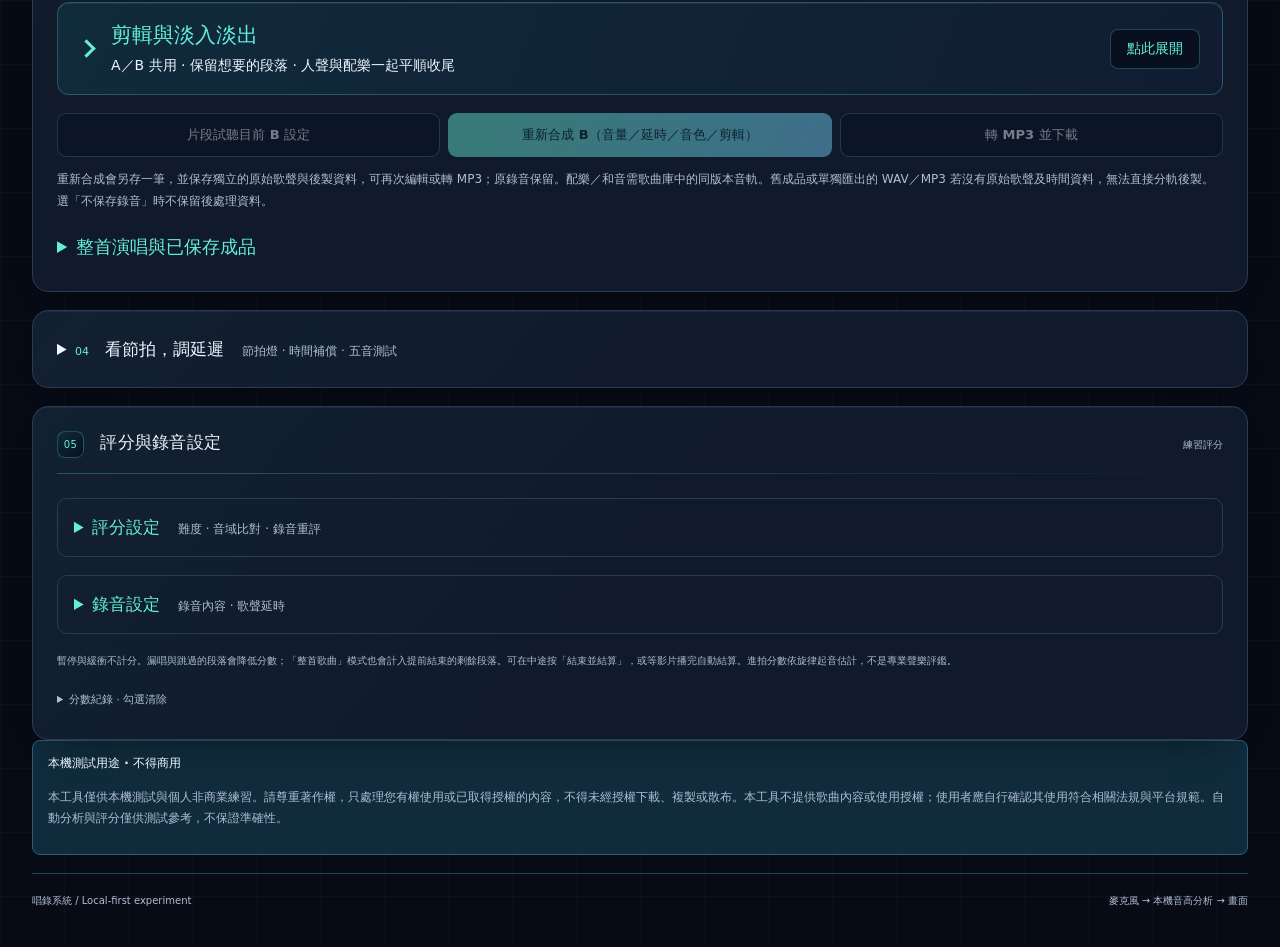
==== commit 8ec3ddbe: "Add saved music video list; restore Clear all music videos The MV list and the handler for "Clear al" ====
--- a/index.html
+++ b/index.html
@@ -299,6 +299,15 @@
           <p id="mv-status" class="status" role="status">選取已保存錄音後按「製作 MV」。</p>
           <div id="mv-result" hidden><video id="mv-video" controls playsinline preload="metadata" style="width:100%;aspect-ratio:16/9;background:#101d2c;border-radius:12px"></video><button id="mv-download" type="button" class="secondary">下載翻唱 MV（MP4）</button></div>
         </details>
+        <details id="mv-library-panel" class="post-effects">
+          <summary><span class="post-effects-heading"><strong>🎬 已保存 MV</strong><span>搜尋 · 播放 · 下載 · 刪除</span></span></summary>
+          <p class="help">列出歌曲庫「vedio」資料夾裡本工具做的 MV，最新的在最上面。可搜尋、播放、下載，或勾選後刪除；刪除 MV 不會刪掉錄音與原始音檔。</p>
+          <p id="mv-library-path" class="help"></p>
+          <div class="mv-library-tools"><input id="mv-library-search" type="search" placeholder="用歌名或翻唱者搜尋" aria-label="搜尋已保存 MV"><button id="mv-library-refresh" type="button" class="secondary">重新整理</button><button id="mv-library-all" type="button" class="secondary" disabled>全選</button><button id="mv-library-delete" type="button" class="secondary" disabled>刪除選取的 MV</button></div>
+          <p id="mv-library-status" class="status" role="status" aria-live="polite">展開後讀取清單。</p>
+          <div id="mv-library-list" class="mv-library-list"></div>
+          <video id="mv-library-video" controls playsinline preload="metadata" hidden style="width:100%;aspect-ratio:16/9;background:#101d2c;border-radius:12px"></video>
+        </details>
 
     <details id="post-audition-panel" class="post-effects"><summary><span class="post-effects-heading"><strong>片段試聽／A、B 比較</strong><span>同一句循環播放 · 先聽效果再另存</span></span></summary>
       <div class="audition-transport" role="group" aria-label="切換比較版本"><button id="post-audition-a-play" type="button" aria-pressed="false" disabled>▶ 試聽 A</button><button id="post-audition-b-play" type="button" aria-pressed="false" disabled>▶ 試聽 B</button><button id="post-audition-stop" type="button" class="secondary" disabled>停止比較</button></div>
--- a/style.css
+++ b/style.css
@@ -159,6 +159,9 @@
 #selected-recording-actions button{min-width:0}
 .post-effects>summary{display:flex;align-items:center;gap:18px;min-height:92px;padding:18px 22px;border:2px solid var(--accent);border-radius:12px;background:var(--choice-bg);color:var(--text);cursor:pointer;list-style:none}.post-effects>summary::-webkit-details-marker{display:none}.post-effects>summary::before{content:"";width:10px;height:10px;border-right:3px solid var(--accent);border-bottom:3px solid var(--accent);transform:rotate(-45deg);flex-shrink:0}.post-effects[open]>summary::before{transform:rotate(45deg)}.post-effects-heading{display:grid;gap:6px;flex:1;min-width:0}.post-effects-heading strong{font-size:21px;line-height:1.35;font-weight:800;color:var(--accent)}.post-effects-heading>span{font-size:14px;line-height:1.5}.post-effects-toggle{flex-shrink:0;background:var(--accent);color:var(--button-text);font-size:14px;font-weight:750;padding:10px 16px;border-radius:8px}.post-effects .when-open{display:none}.post-effects[open] .when-open{display:inline}.post-effects[open] .when-closed{display:none}.post-effects>summary:hover{box-shadow:0 0 0 3px var(--accent-glow)}.post-effects>summary:focus-visible{outline:3px solid var(--accent);outline-offset:4px}
 .post-effects{margin:18px 0}.post-effects fieldset{border:0;padding:12px 0 0;margin:0;min-width:0}.post-effects legend{font-size:12px;color:var(--soft)}.post-effects h3{margin-top:20px}.post-eq-grid{display:grid;grid-template-columns:repeat(3,minmax(0,1fr));gap:16px}.post-eq-grid label{display:flex;justify-content:space-between;gap:8px}.post-region-row{display:grid;grid-template-columns:1fr 1fr 1fr auto;gap:12px;align-items:end;margin:12px 0}.post-region-row label{margin:0}.post-region-row input{margin-top:8px}.post-region-row button{margin-bottom:1px}#post-region-add,#post-effects-reset{margin-top:8px}
+.mv-library-tools{display:flex;flex-wrap:wrap;gap:8px;align-items:center;margin:12px 0}.mv-library-tools input{flex:1 1 220px;font-size:14px;padding:10px}.mv-library-list{max-height:360px;overflow:auto;margin:8px 0}
+.mv-entry{display:flex;align-items:center;gap:10px;padding:10px 0;border-bottom:1px solid var(--line)}.mv-entry label{display:flex;align-items:center;gap:10px;flex:1;min-width:0;margin:0;cursor:pointer}.mv-entry input[type=checkbox]{width:18px;height:18px;flex-shrink:0;accent-color:var(--accent)}.mv-entry span{display:grid;gap:3px;min-width:0}.mv-entry strong{color:var(--text);font-size:13px;overflow-wrap:anywhere}.mv-entry small{font-size:11px;color:var(--soft)}.mv-entry button{flex-shrink:0;min-height:36px;padding:7px 12px}
+@media (max-width:640px){.mv-entry{flex-wrap:wrap}.mv-entry label{flex-basis:100%}}
 .post-effect-region-row{display:grid;grid-template-columns:repeat(5,minmax(0,1fr)) auto;gap:12px;align-items:end;margin:12px 0}.post-effect-region-row label{margin:0}.post-effect-region-row input{margin-top:8px}.post-effects input[type=range]{margin-inline:0}#post-audition-position{display:block;color:var(--accent)}#post-audition-panel .button-row{flex-wrap:wrap}#post-audition-panel .button-row button{min-width:120px}#post-audition-stop{margin-top:12px}#post-effect-region-add{margin-top:8px}@media(max-width:800px){.post-effect-region-row{grid-template-columns:repeat(2,minmax(0,1fr))}}
 
 .layout>#recording-post,.layout>.score-card{margin:0}
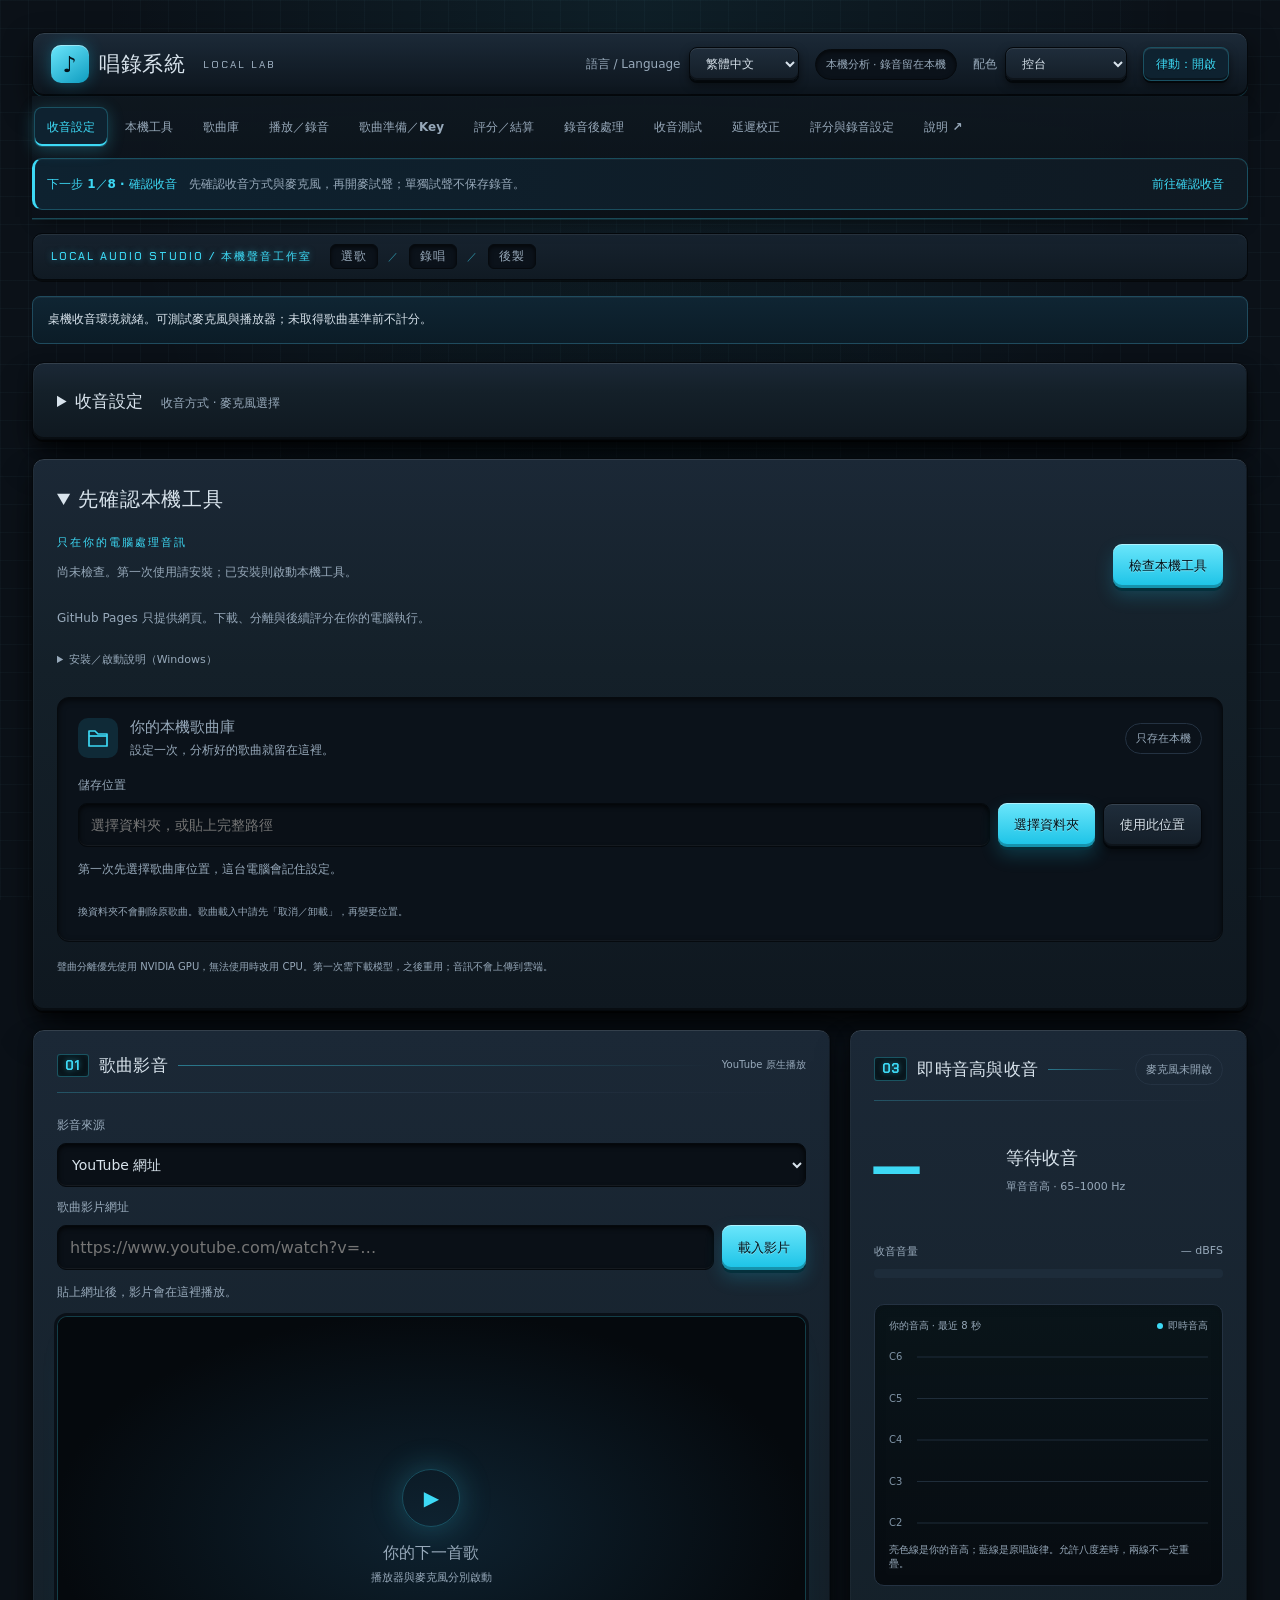
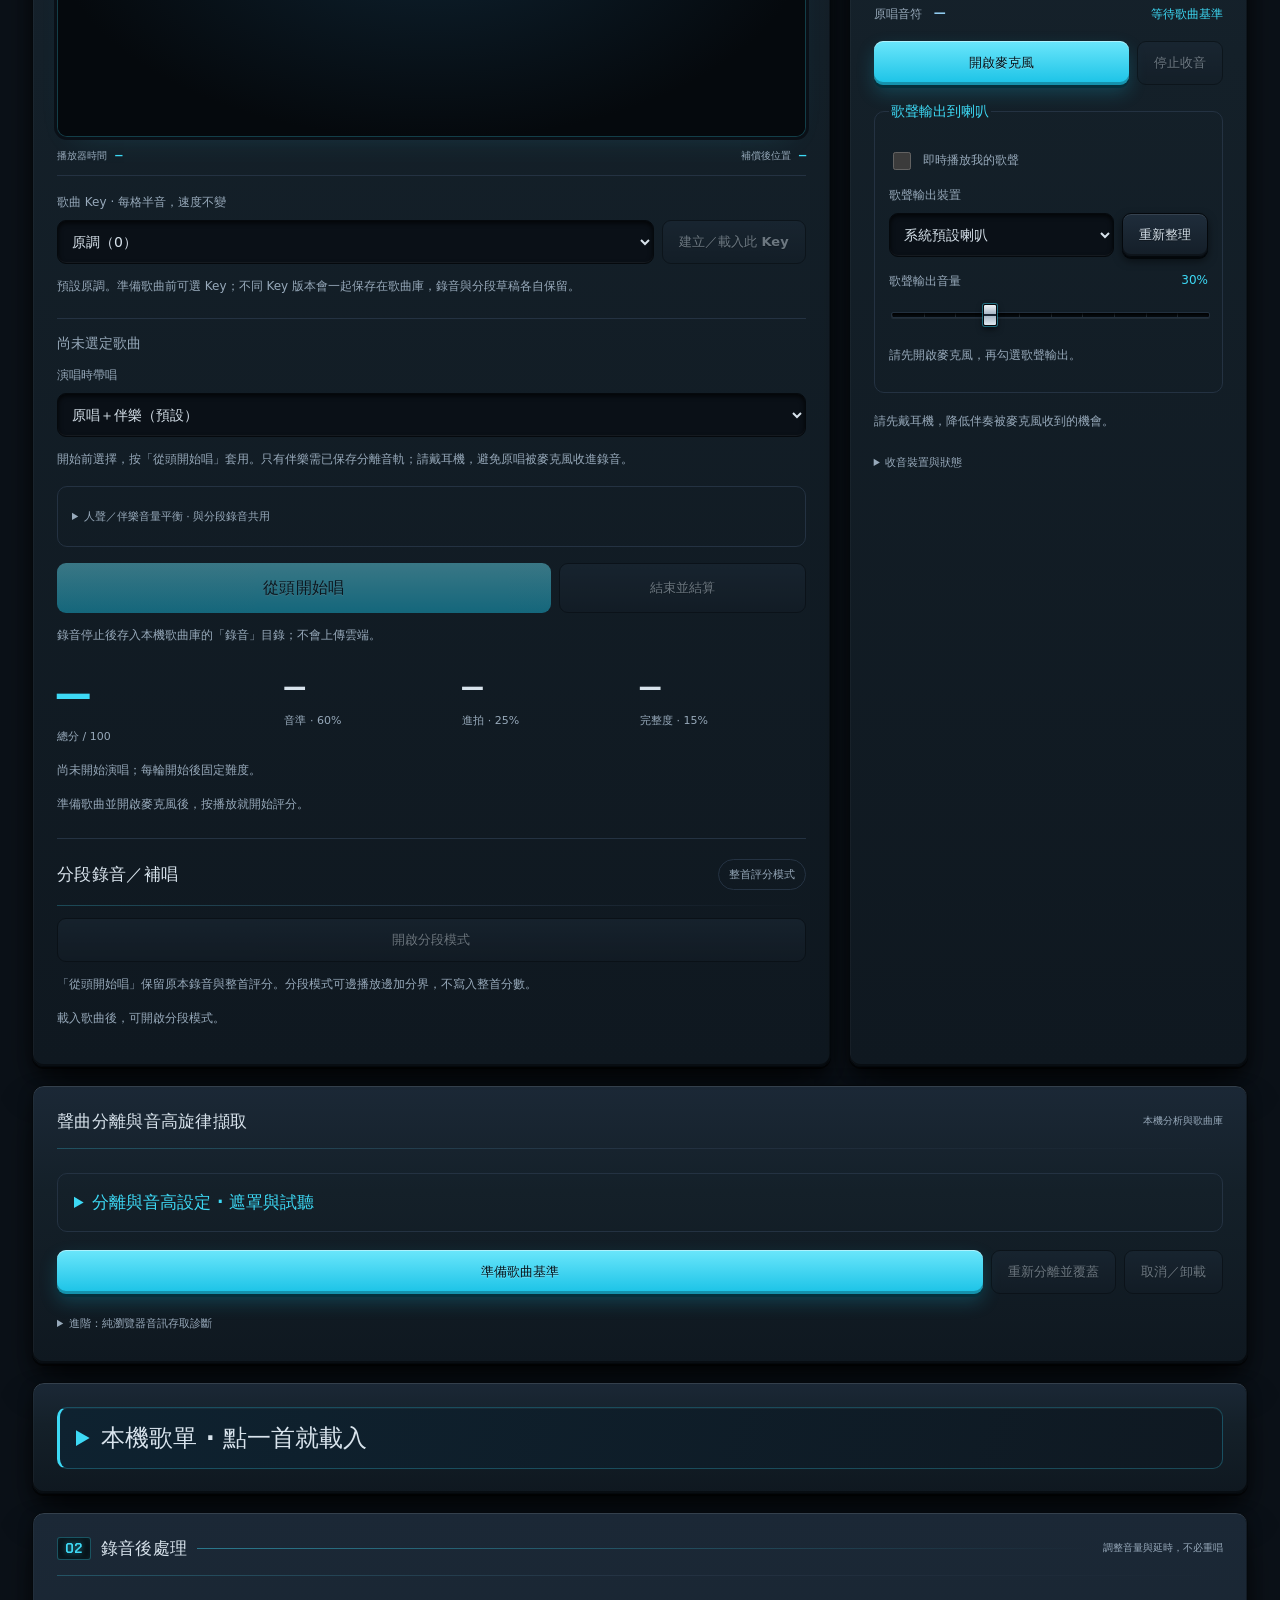
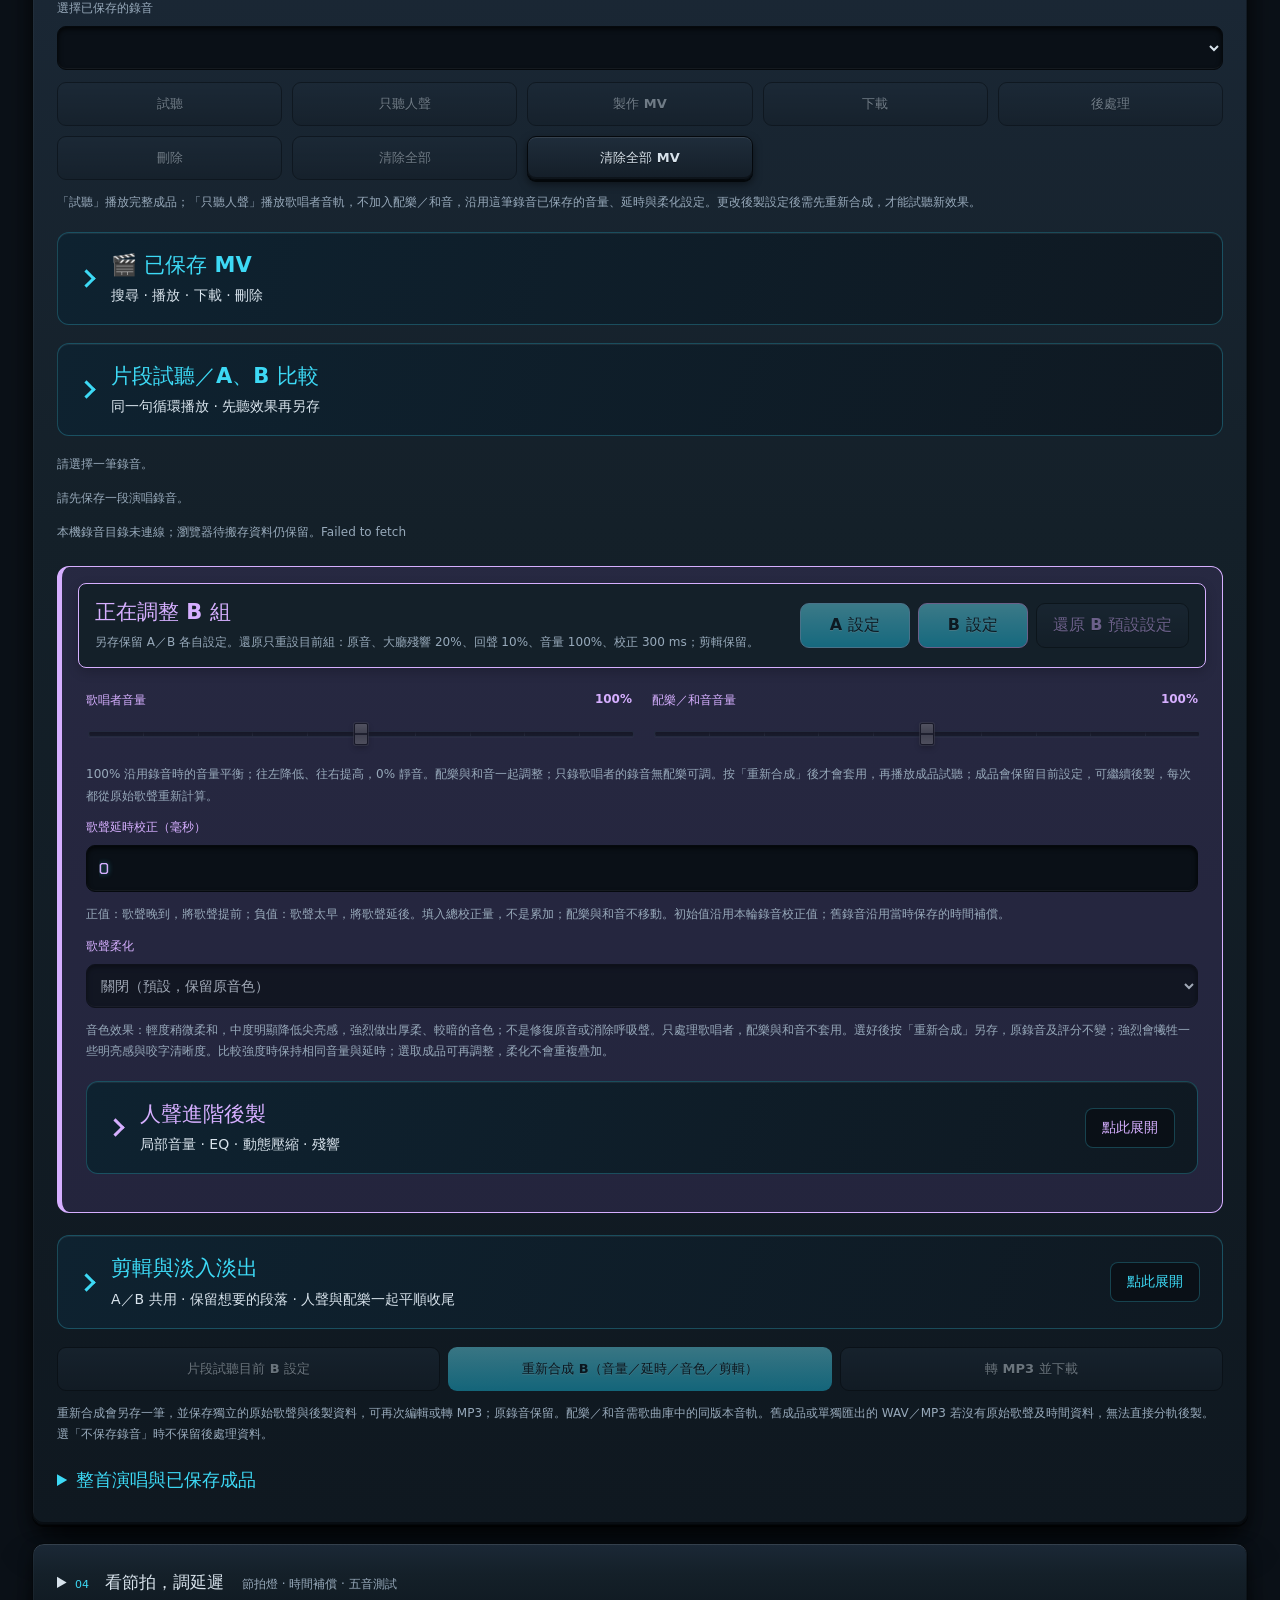
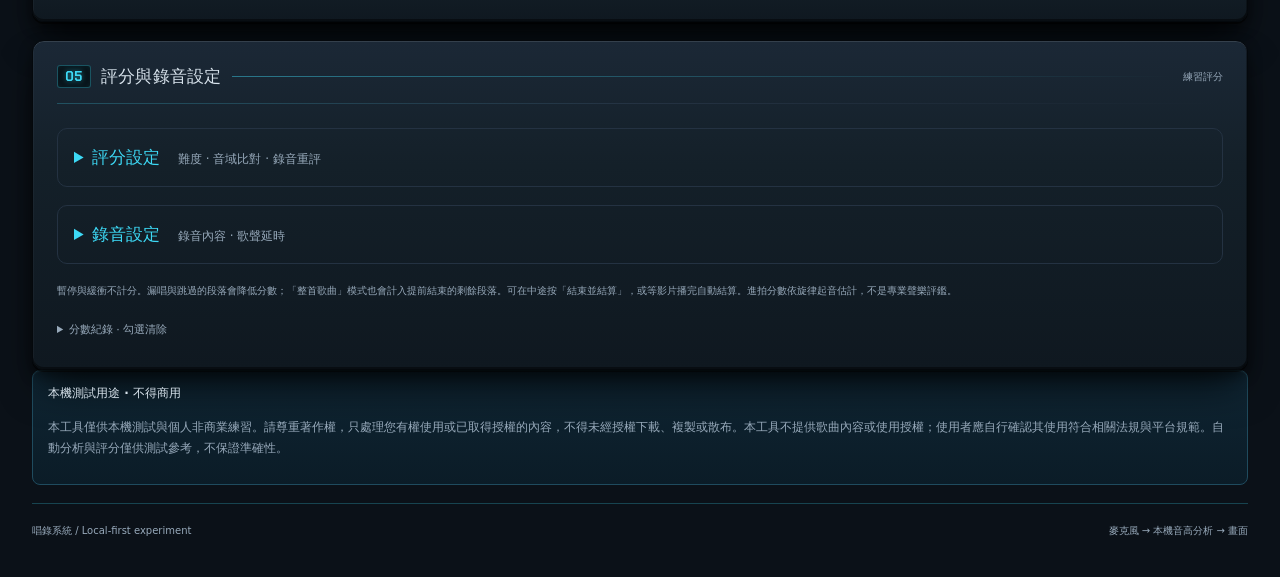
==== commit 91ab7652: "新增「控台」配色（跟 AI 翻唱控台外觀一致）並設為預設；頂端介紹縮成一行 - 配色選單：控台（預設）／科技藍／暖色調；記憶鍵改 karaoke.theme.v2，第一次打開一律控台。 - 控台：深灰" ====
--- a/index.html
+++ b/index.html
@@ -3,7 +3,7 @@
 <head>
   <meta charset="utf-8">
   <meta name="viewport" content="width=device-width, initial-scale=1, viewport-fit=cover">
-  <meta name="theme-color" content="#0d1722">
+  <meta name="theme-color" content="#0b1118">
   <title>唱錄系統 · 桌機本機實驗室</title>
   <link rel="stylesheet" href="style.css">
   <script type="module" src="theme.mjs"></script>
@@ -11,7 +11,7 @@
 </head>
 <body>
 <main>
-  <header><a href="./" class="brand"><span class="brand-icon">♪</span> 唱錄系統 <small>LOCAL LAB</small></a><div class="header-controls"><label class="theme-picker language-picker" data-i18n-skip for="language-select">語言 / Language<select id="language-select" data-language-picker><option value="zh-Hant">繁體中文</option><option value="en">English</option></select></label><span class="pill">本機分析 · 錄音留在本機</span><label class="theme-picker" for="theme-select">配色<select id="theme-select"><option value="current">科技藍</option><option value="warm">暖色調</option></select></label><button id="motion-toggle" class="secondary" type="button" aria-pressed="true" title="開啟或關閉介面裝飾動畫">律動：開啟</button></div></header>
+  <header><a href="./" class="brand"><span class="brand-icon">♪</span> 唱錄系統 <small>LOCAL LAB</small></a><div class="header-controls"><label class="theme-picker language-picker" data-i18n-skip for="language-select">語言 / Language<select id="language-select" data-language-picker><option value="zh-Hant">繁體中文</option><option value="en">English</option></select></label><span class="pill">本機分析 · 錄音留在本機</span><label class="theme-picker" for="theme-select">配色<select id="theme-select"><option value="console">控台</option><option value="current">科技藍</option><option value="warm">暖色調</option></select></label><button id="motion-toggle" class="secondary" type="button" aria-pressed="true" title="開啟或關閉介面裝飾動畫">律動：開啟</button></div></header>
   <nav class="section-nav" aria-label="頁面區段導覽">
     <div class="nav-links">
       <a href="#voice-settings">收音設定</a><a href="#local-section">本機工具</a><a href="#library-panel">歌曲庫</a><a href="#player-section">播放／錄音</a><a href="#prepare-section">歌曲準備／Key</a><a href="#score-section">評分／結算</a><a href="#recording-post">錄音後處理</a>
--- a/style.css
+++ b/style.css
@@ -71,6 +71,12 @@
 .segment-timeline{position:relative;display:flex;min-height:54px;margin:14px 10px 20px;border-radius:8px;background:var(--inset-bg)}
 .segment-timeline .segment-block{min-width:0;border-radius:0;padding:5px 0;overflow:hidden;background:var(--muted-bg);color:var(--soft);border-right:2px solid var(--card);font-variant-numeric:tabular-nums}
 .segment-timeline .segment-block.selected{background:var(--choice-bg);color:var(--accent);box-shadow:inset 0 -3px var(--accent)}
+/* 分段色塊：沒選的暗、選中（要錄）的亮、正在錄的亮＋閃。用 #segment-timeline 提高優先順序，蓋過主題的一般按鈕漸層 */
+#segment-timeline .segment-block{background:var(--muted-bg);background-image:none;color:var(--soft);opacity:.55;font-weight:500;box-shadow:none;filter:none}
+#segment-timeline .segment-block.selected{background:var(--signal-button,var(--accent));color:var(--button-text);opacity:1;font-weight:800;box-shadow:inset 0 -3px var(--accent)}
+#segment-timeline .segment-block.recording{opacity:1;animation:segment-recording .6s ease-in-out infinite alternate}
+@keyframes segment-recording{from{filter:brightness(.8);box-shadow:inset 0 -3px var(--accent)}to{filter:brightness(1.5);box-shadow:inset 0 0 0 3px rgba(255,255,255,.9),inset 0 -3px var(--accent)}}
+@media (prefers-reduced-motion:reduce){#segment-timeline .segment-block.recording{animation:none;filter:brightness(1.3);box-shadow:inset 0 0 0 3px rgba(255,255,255,.9)}}
 .segment-timeline .segment-marker{position:absolute;top:-8px;bottom:-8px;transform:translateX(-50%);width:18px;min-height:54px;padding:0;border-radius:4px;background:transparent;color:var(--accent);font-size:28px;cursor:ew-resize;touch-action:none;z-index:1}
 .segment-timeline .segment-marker:focus-visible,.segment-timeline .segment-marker:hover{background:var(--input-bg)}
 #segment-tools[hidden],#segment-whole[hidden],#segment-open[hidden]{display:none}
@@ -450,3 +456,104 @@
   .studio-art .signal-bars rect,.studio-art::before{animation:none!important}
   button,input,select,.nav-links a,.song-choice{transition:none!important}
 }
+
+
+/* ===== 配色：控台（跟 AI 翻唱的「控台」外觀一致；預設配色）=====
+   凸起的機殼面板 → 凹陷的嵌入槽 → 凸起的按鍵。選擇器前面用 :where(...) 包住，
+   優先順序跟原本的規則一樣，只靠放在檔案最後取勝，不會蓋過各元件自己的特殊樣式。 */
+/* 數字用的科技字型（Chakra Petch，SIL OFL 授權），內嵌、不需要網路 */
+@font-face { font-family: 'Chakra Petch'; font-style: normal; font-weight: 500; font-display: swap; src: url([data-uri]) format('woff2'); unicode-range: U+0000-00FF, U+0131, U+0152-0153, U+02BB-02BC, U+02C6, U+02DA, U+02DC, U+0304, U+0308, U+0329, U+2000-206F, U+20AC, U+2122, U+2191, U+2193, U+2212, U+2215, U+FEFF, U+FFFD; }
+@font-face { font-family: 'Chakra Petch'; font-style: normal; font-weight: 700; font-display: swap; src: url([data-uri]) format('woff2'); unicode-range: U+0000-00FF, U+0131, U+0152-0153, U+02BB-02BC, U+02C6, U+02DA, U+02DC, U+0304, U+0308, U+0329, U+2000-206F, U+20AC, U+2122, U+2191, U+2193, U+2212, U+2215, U+FEFF, U+FFFD; }
+:root[data-theme="console"]{
+  --bg:#0b1118;--card:#142029;--line:#243242;--text:#d8e3ec;--soft:#97a9ba;--warm:#f5b041;
+  --accent:#3dd9f5;--accent-glow:#3dd9f540;--button-text:#04121a;
+  --input-bg:#0a1017;--input-border:#22303e;--secondary-border:#2c3e50;
+  --notice-bg:#0e2230;--notice-border:#1f4b5e;--graph-bg:#070c11;
+  --inset-bg:#0b121a;--inset-border:#060a0e;--choice-bg:#10303f;--choice-border:#2a8aa3;--library-heading:#101d28;
+  --icon-bg:#0f2a37;--muted-bg:#1a2733;--placeholder-border:#2c4152;--ready-border:#3dd9f5;
+  --step-border:#24394a;--step-done:#19c2e6;--track:#1d2c3a;--video-bg:#05090d;--beat-idle:#24394a;
+  --studio-light:#3dd9f50a;--studio-halo:#3dd9f512;--studio-edge:#3dd9f540;--studio-shadow:#000b;
+  --studio-grid:#7ce6fa09;--studio-selected:#123445;--studio-sub:#8fdcef;
+  --signal-secondary:#7ce6fa;--signal-shadow:#19c2e622;--signal-surface:#0f1922;
+  --signal-button:linear-gradient(180deg,#6be6fb,#19c2e6);--signal-hero:#131e29;
+  --chart-grid:#1f2d3a;--chart-label:#7f93a5;
+  --st-num:'Chakra Petch',ui-monospace,'Cascadia Mono',Consolas,monospace;
+}
+:where(:root[data-theme="console"]) body{
+  background-color:var(--bg);
+  background-image:radial-gradient(ellipse at 50% 0%,#3dd9f512,transparent 60%),radial-gradient(ellipse at 50% 120%,#0000008c,transparent 60%),linear-gradient(#7ce6fa08 1px,transparent 1px),linear-gradient(90deg,#7ce6fa08 1px,transparent 1px);
+  background-size:auto,auto,28px 28px,28px 28px;background-attachment:fixed;
+}
+:where(:root[data-theme="console"]) ::selection{background:#3dd9f559;color:#fff}
+/* 頂列：凸起的機殼上蓋 */
+:where(:root[data-theme="console"]) header{margin-top:4px;padding:12px 18px;border:1px solid #04080c;border-radius:12px;
+  background:linear-gradient(180deg,#1c2a38 0%,#131e29 55%,#0d151d 100%);
+  box-shadow:inset 0 1px #ffffff1a,inset 0 -1px #0009,0 1px #3dd9f538,0 12px 28px #0009}
+:where(:root[data-theme="console"]) .brand{font-size:21px;letter-spacing:.5px}
+:where(:root[data-theme="console"]) .brand-icon{width:38px;height:38px;border:0;border-radius:10px;font-size:22px;color:#04121a;
+  background:linear-gradient(145deg,#6be6fb,#0e9cc0);box-shadow:inset 0 1px #ffffff66,0 0 16px #19c2e655}
+:where(:root[data-theme="console"]) .brand small{color:var(--soft);font-family:var(--st-num);letter-spacing:2px}
+:where(:root[data-theme="console"]) .theme-picker select,:where(:root[data-theme="console"]) #motion-toggle{
+  min-height:34px;padding:6px 12px;font-size:12px;color:var(--text);border:1px solid #04080c;border-radius:8px;
+  background:linear-gradient(180deg,#1f2d3b,#141e28);box-shadow:inset 0 1px #ffffff1a,inset 0 -2px #00000059,0 2px #03070a,0 4px 9px #00000080}
+:where(:root[data-theme="console"]) .theme-picker select{width:auto;padding-right:28px}
+:where(:root[data-theme="console"]) .header-controls>.pill{font-size:11px;color:var(--soft);border:1px solid #060a0e;background:#0b121a;box-shadow:inset 0 2px 4px #0009}
+:where(:root[data-theme="console"]) #motion-toggle[aria-pressed=true]{color:var(--accent)}
+/* 區段導覽列 */
+:where(:root[data-theme="console"]) .section-nav{background:linear-gradient(180deg,#0f1820f2,#0b1118f2);box-shadow:0 1px #3dd9f522,0 8px 18px -10px #000c}
+/* 頂端介紹：縮成一行 */
+:where(:root[data-theme="console"]) .studio-intro{display:flex;align-items:center;gap:16px;margin:14px 0 16px;padding:10px 18px;border:1px solid #04080c;border-radius:10px;
+  background:linear-gradient(180deg,#17232f,#101a23);box-shadow:inset 0 1px #ffffff12,0 2px #0008}
+:where(:root[data-theme="console"]) .studio-intro::before,:where(:root[data-theme="console"]) .studio-intro h1,:where(:root[data-theme="console"]) .studio-intro .intro-copy>p:not(.eyebrow),:where(:root[data-theme="console"]) .studio-art{display:none}
+:where(:root[data-theme="console"]) .studio-intro .intro-copy{display:flex;align-items:center;gap:8px 18px;flex-wrap:wrap}
+:where(:root[data-theme="console"]) .studio-intro .eyebrow{margin:0;font-family:var(--st-num);font-size:11px;letter-spacing:2px;color:var(--accent);text-shadow:0 0 6px #3dd9f580}
+:where(:root[data-theme="console"]) .studio-tags{margin:0}
+:where(:root[data-theme="console"]) .studio-tags span{padding:3px 10px;font-size:12px;color:var(--soft);background:#0b121a;border-color:#060a0e;box-shadow:inset 0 2px 4px #0009}
+/* 各區塊：金屬機殼（上緣受光、下緣陰影、浮在底板上） */
+:where(:root[data-theme="console"]) .card{border:1px solid #04080c;border-radius:12px;
+  background:linear-gradient(180deg,#1b2836 0%,#142029 38%,#0f1820 100%);
+  box-shadow:inset 0 1px #ffffff1c,inset 0 -2px #00000073,inset 1px 0 #ffffff08,inset -1px 0 #0000004d,0 2px #0009,0 22px 40px -10px #000000bf,0 6px 14px #00000073}
+:where(:root[data-theme="console"]) .card:focus-within{border-color:#04080c;box-shadow:inset 0 1px #ffffff21,inset 0 -2px #00000073,0 0 0 1px #3dd9f547,0 22px 40px -10px #000000bf,0 0 28px #3dd9f51a}
+:where(:root[data-theme="console"]) .notice{border-color:#1f4b5e;background:linear-gradient(180deg,#0f2533,#0b1c27);box-shadow:inset 0 1px #ffffff0d}
+/* 面板裡的區塊：凹進去的嵌入槽 */
+:where(:root[data-theme="console"]) .library-location,:where(:root[data-theme="console"]) .install-steps code{background:#0b121a;border-color:#060a0e;box-shadow:inset 0 2px 6px #000000a6,inset 0 -1px #ffffff0d}
+/* 區塊標題：步驟編號做成 LED 數字窗，後面拉一條訊號線 */
+:where(:root[data-theme="console"]) h2{color:var(--text);letter-spacing:.04em}
+:where(:root[data-theme="console"]) h2 .step,:where(:root[data-theme="console"]) .section-top .step{display:inline-block;min-width:0;height:auto;margin-right:10px;padding:1px 7px;font-family:var(--st-num);font-weight:700;font-size:13px;line-height:1.5;
+  color:var(--accent);background:#070c11;border:1px solid #3dd9f559;border-radius:3px;text-shadow:0 0 6px #3dd9f5bf;box-shadow:inset 0 0 8px #3dd9f51f}
+:where(:root[data-theme="console"]) .section-top h2:has(.step){display:flex;align-items:center;flex:1 1 auto;min-width:0}
+:where(:root[data-theme="console"]) .section-top h2:has(.step)::after{content:"";flex:1 1 auto;height:1px;margin-left:10px;background:linear-gradient(90deg,#3dd9f573,#3dd9f500)}
+/* 輸入框、下拉：深凹槽；數字用 LED 字 */
+:where(:root[data-theme="console"]) input:not([type=range]):not([type=checkbox]):not([type=radio]),:where(:root[data-theme="console"]) select,:where(:root[data-theme="console"]) textarea{background-color:#0a1017;border-color:#05090d;box-shadow:inset 0 2px 5px #000000bf,inset 0 -1px #ffffff0f}
+:where(:root[data-theme="console"]) input:not([type=range]):not([type=checkbox]):not([type=radio]):focus,:where(:root[data-theme="console"]) select:focus,:where(:root[data-theme="console"]) textarea:focus{border-color:var(--accent);box-shadow:inset 0 2px 5px #000000bf,0 0 0 2px #3dd9f559}
+:where(:root[data-theme="console"]) input[type=number]{font-family:var(--st-num);font-variant-numeric:tabular-nums;color:var(--accent);text-shadow:0 0 5px #3dd9f58c}
+/* 按鍵：凸起的實體鍵，按下去會往下沉 */
+:where(:root[data-theme="console"]) button:not(.secondary):not(.song-choice){background:var(--signal-button);color:#04121a;text-shadow:0 1px #ffffff59}
+:where(:root[data-theme="console"]) button:not(.secondary):not(.song-choice):not(:disabled){box-shadow:inset 0 1px #ffffff73,inset 0 -3px #00000040,0 3px #05303c,0 8px 18px #19c2e638}
+:where(:root[data-theme="console"]) button:not(.secondary):not(.song-choice):hover:not(:disabled){filter:brightness(1.08);box-shadow:inset 0 1px #ffffff80,inset 0 -3px #00000040,0 3px #05303c,0 10px 22px #19c2e655}
+:where(:root[data-theme="console"]) button.secondary{color:var(--text);border:1px solid #04080c;background:linear-gradient(180deg,#1f2d3b,#141e28);text-shadow:0 1px #00000073}
+:where(:root[data-theme="console"]) button.secondary:not(:disabled){box-shadow:inset 0 1px #ffffff1a,inset 0 -2px #00000059,0 2px #03070a,0 4px 9px #00000080}
+:where(:root[data-theme="console"]) button.secondary:hover:not(:disabled){border-color:#04080c;background:linear-gradient(180deg,#24364a,#172431);color:var(--accent);box-shadow:inset 0 1px #ffffff21,inset 0 -2px #00000059,0 2px #03070a,0 0 12px #3dd9f526}
+:where(:root[data-theme="console"]) button:active:not(:disabled){transform:translateY(2px);box-shadow:inset 0 2px 5px #0000008c}
+/* 滑桿：推子（fader）造型 */
+:where(:root[data-theme="console"]) input[type=range]{-webkit-appearance:none;appearance:none;height:28px;background:transparent}
+:where(:root[data-theme="console"]) input[type=range]::-webkit-slider-runnable-track{height:6px;border-radius:2px;border:1px solid #22303e;
+  background:repeating-linear-gradient(90deg,#a0bed238 0 1px,transparent 1px 10%),#070c11;box-shadow:inset 0 2px 3px #000000e6,0 1px #ffffff0f}
+:where(:root[data-theme="console"]) input[type=range]::-webkit-slider-thumb{-webkit-appearance:none;appearance:none;width:14px;height:22px;margin-top:-9px;border-radius:2px;cursor:grab;
+  background:linear-gradient(180deg,#eef3f7 0%,#a9b8c6 44%,#1a2633 47%,#1a2633 53%,#a9b8c6 56%,#dfe7ee 100%);
+  border:1px solid #05090d;box-shadow:0 0 0 1px #3dd9f573,0 3px 6px #00000099}
+:where(:root[data-theme="console"]) input[type=range]:active::-webkit-slider-thumb{cursor:grabbing;box-shadow:0 0 0 1px var(--accent),0 0 10px #3dd9f5b3}
+:where(:root[data-theme="console"]) input[type=range]:focus-visible{outline:none}
+:where(:root[data-theme="console"]) input[type=range]:focus-visible::-webkit-slider-thumb{box-shadow:0 0 0 2px var(--accent),0 0 10px #3dd9f5b3}
+:where(:root[data-theme="console"]) input[type=range]:disabled::-webkit-slider-thumb{filter:grayscale(1) brightness(.6);cursor:not-allowed}
+:where(:root[data-theme="console"]) input[type=range]::-moz-range-track{height:6px;background:#070c11;border:1px solid #22303e;border-radius:2px}
+:where(:root[data-theme="console"]) input[type=range]::-moz-range-thumb{width:12px;height:20px;border-radius:2px;border:1px solid #05090d;background:linear-gradient(180deg,#eef3f7,#a9b8c6 44%,#1a2633 47% 53%,#a9b8c6 56%,#dfe7ee)}
+:where(:root[data-theme="console"]) ::-webkit-scrollbar-track{background:var(--bg)}
+:where(:root[data-theme="console"]) ::-webkit-scrollbar-thumb{background:#2a3a4b}
+@media(max-width:760px){
+  :where(:root[data-theme="console"]) header{padding:10px 12px}
+  :where(:root[data-theme="console"]) .studio-intro{padding:8px 12px}
+}
+@media(prefers-reduced-motion:reduce){
+  :where(:root[data-theme="console"]) button:active:not(:disabled){transform:none}
+}
